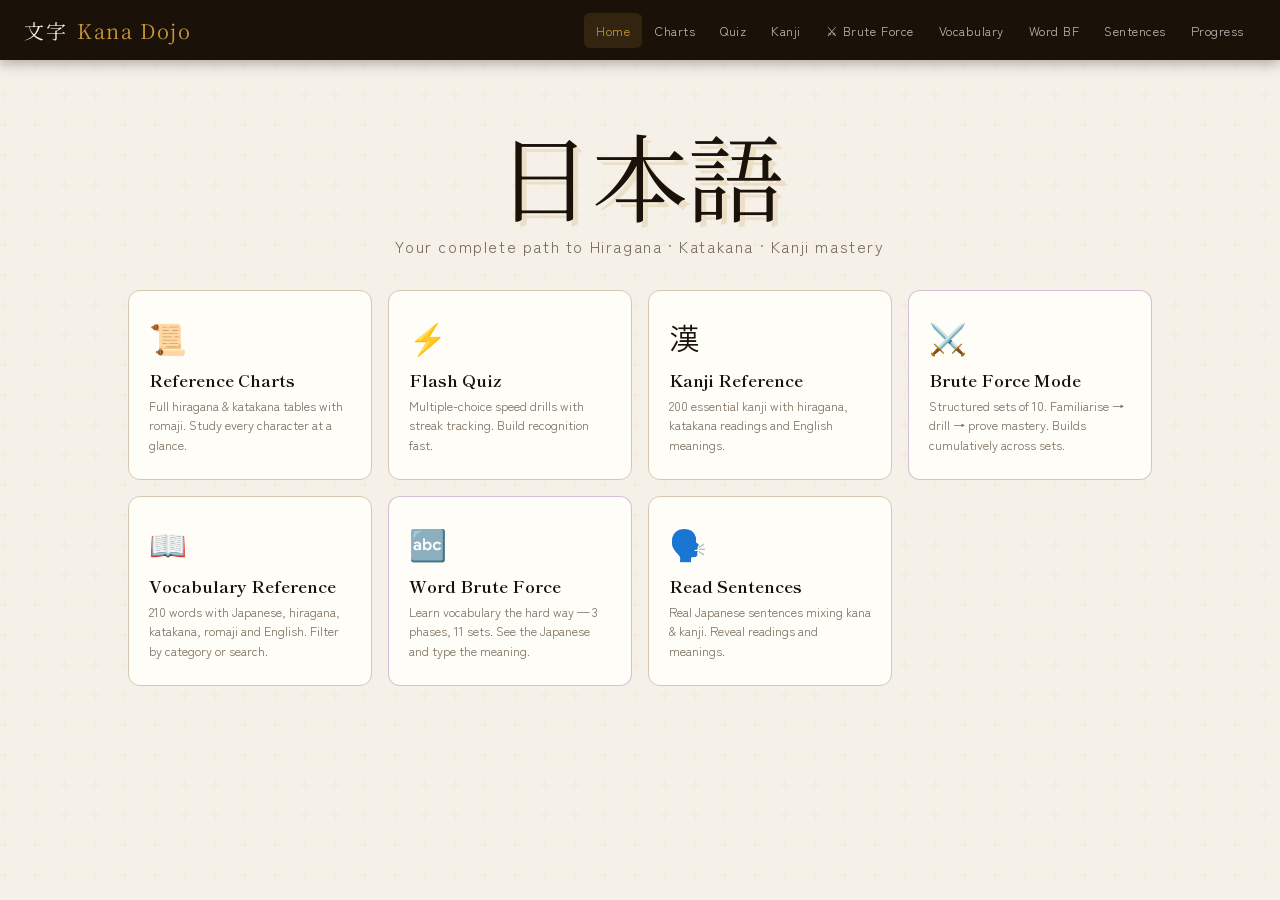
==== kana_dojo_mobile (1).html @ 23ebede5 "Add files via upload" ====
<!DOCTYPE html>
<html lang="en">
<head>
<meta charset="UTF-8">
<meta name="viewport" content="width=device-width, initial-scale=1.0">
<title>文字 Kana Dojo — Japanese Mastery System</title>
<link rel="preconnect" href="https://fonts.googleapis.com">
<link href="https://fonts.googleapis.com/css2?family=Noto+Serif+JP:wght@300;400;700&family=Shippori+Mincho:wght@400;700&family=Zen+Kaku+Gothic+New:wght@300;400;700&display=swap" rel="stylesheet">
<style>
:root {
  --ink: #1a1209;
  --paper: #f5f0e8;
  --paper2: #ede7d5;
  --red: #c0392b;
  --gold: #c9973a;
  --muted: #7a6e5f;
  --correct: #2e7d52;
  --wrong: #c0392b;
  --card-bg: #fffdf7;
  --border: #d4c9b0;
  --blue: #2557a7;
  --bf-accent: #7b2d8b;
}
* { box-sizing: border-box; margin: 0; padding: 0; }
body {
  background: var(--paper);
  color: var(--ink);
  font-family: 'Zen Kaku Gothic New', sans-serif;
  min-height: 100vh;
  background-image: url("data:image/svg+xml,%3Csvg width='60' height='60' viewBox='0 0 60 60' xmlns='http://www.w3.org/2000/svg'%3E%3Cg fill='none'%3E%3Cg fill='%23c9973a' fill-opacity='0.05'%3E%3Cpath d='M36 34v-4h-2v4h-4v2h4v4h2v-4h4v-2h-4zm0-30V0h-2v4h-4v2h4v4h2V6h4V4h-4zM6 34v-4H4v4H0v2h4v4h2v-4h4v-2H6zM6 4V0H4v4H0v2h4v4h2V6h4V4H6z'/%3E%3C/g%3E%3C/g%3E%3C/svg%3E");
}

/* ── HEADER ── */
header {
  background: var(--ink); color: var(--paper);
  display: flex; align-items: center; justify-content: space-between;
  padding: 0 24px; height: 60px;
  box-shadow: 0 2px 14px rgba(0,0,0,0.35);
  position: sticky; top: 0; z-index: 200;
}
.logo { font-family: 'Noto Serif JP',serif; font-size: 1.25rem; letter-spacing:.08em; display:flex;align-items:center;gap:10px; }
.logo span { color: var(--gold); }
.nav-tabs { display:flex; gap:1px; flex-wrap:wrap; }
.nav-tab {
  background:transparent; border:none; color:#bbb;
  padding:8px 12px; border-radius:6px; cursor:pointer;
  font-family:'Zen Kaku Gothic New',sans-serif; font-size:.8rem; letter-spacing:.04em; transition:all .2s;
}
.nav-tab:hover { color:var(--paper); background:rgba(255,255,255,.08); }
.nav-tab.active { color:var(--gold); background:rgba(201,151,58,.14); }

/* ── SECTIONS ── */
.section { display:none; padding:26px 28px; max-width:1080px; margin:0 auto; width:100%; }
.section.active { display:block; }
.sec-title { font-family:'Shippori Mincho',serif; font-size:1.5rem; font-weight:700; margin-bottom:5px; }
.sec-sub { color:var(--muted); font-size:.87rem; margin-bottom:18px; }
.sec-label { font-size:.7rem; font-weight:700; letter-spacing:.12em; color:var(--muted); text-transform:uppercase; margin:16px 0 8px; }

/* ── TOGGLE ── */
.toggle-row { display:flex; gap:7px; margin-bottom:18px; flex-wrap:wrap; }
.tog {
  background:var(--paper2); border:1.5px solid var(--border);
  border-radius:6px; padding:6px 16px; cursor:pointer;
  font-family:'Zen Kaku Gothic New',sans-serif; font-size:.85rem; transition:all .2s;
}
.tog:hover { border-color:var(--gold); }
.tog.active { background:var(--ink); color:var(--paper); border-color:var(--ink); }
.tog.bf-active { background:var(--bf-accent); color:#fff; border-color:var(--bf-accent); }

/* ── HOME ── */
.hero { text-align:center; padding:40px 0 24px; }
.hero-kanji {
  font-family:'Noto Serif JP',serif; font-size:6rem; color:var(--ink); line-height:1;
  text-shadow:5px 5px 0 rgba(201,151,58,.18); animation:fadeDown .7s ease;
}
@keyframes fadeDown { from{opacity:0;transform:translateY(-18px)} to{opacity:1;transform:translateY(0)} }
.hero-sub { font-size:1rem; color:var(--muted); margin:12px 0 32px; letter-spacing:.1em; }
.mode-cards { display:grid; grid-template-columns:repeat(auto-fit,minmax(195px,1fr)); gap:16px; }
.mode-card {
  background:var(--card-bg); border:1.5px solid var(--border);
  border-radius:12px; padding:24px 20px; cursor:pointer; transition:all .25s; text-align:left;
}
.mode-card:hover { transform:translateY(-4px); box-shadow:0 8px 24px rgba(0,0,0,.12); border-color:var(--gold); }
.mode-card.bf { border-color:rgba(123,45,139,.3); }
.mode-card.bf:hover { border-color:var(--bf-accent); }
.mode-icon { font-size:1.9rem; margin-bottom:9px; }
.mode-title { font-family:'Shippori Mincho',serif; font-size:1.05rem; font-weight:700; margin-bottom:5px; }
.mode-desc { font-size:.78rem; color:var(--muted); line-height:1.55; }

/* ── CHART ── */
.kana-grid { display:grid; grid-template-columns:repeat(auto-fill,minmax(62px,1fr)); gap:6px; }
.kana-cell {
  background:var(--card-bg); border:1px solid var(--border);
  border-radius:8px; padding:8px 4px; text-align:center; transition:all .18s; cursor:default;
}
.kana-cell:hover { background:var(--ink); color:var(--paper); transform:scale(1.09); }
.kana-cell .kana { font-family:'Noto Serif JP',serif; font-size:1.4rem; display:block; }
.kana-cell .roma { font-size:.63rem; color:var(--muted); margin-top:2px; }
.kana-cell:hover .roma { color:var(--gold); }

/* ── QUIZ ── */
.score-bar {
  display:flex; gap:16px; align-items:center;
  background:var(--card-bg); border:1px solid var(--border);
  border-radius:8px; padding:9px 16px; margin-bottom:22px; font-size:.86rem; flex-wrap:wrap;
}
.score-item { display:flex; align-items:center; gap:5px; }
.dot { width:8px; height:8px; border-radius:50%; }
.dot.g { background:var(--correct); } .dot.r { background:var(--red); } .dot.b { background:var(--gold); }
.flashcard-wrap { perspective:1200px; width:100%; max-width:390px; height:205px; margin:0 auto 26px; cursor:pointer; }
.flashcard { width:100%; height:100%; position:relative; transform-style:preserve-3d; transition:transform .5s cubic-bezier(.4,0,.2,1); }
.flashcard.flipped { transform:rotateY(180deg); }
.card-face {
  position:absolute; width:100%; height:100%; backface-visibility:hidden; border-radius:16px;
  display:flex; flex-direction:column; align-items:center; justify-content:center;
  background:var(--card-bg); border:2px solid var(--border); box-shadow:0 4px 18px rgba(0,0,0,.08);
}
.card-face.back { transform:rotateY(180deg); background:var(--ink); color:var(--paper); border-color:var(--gold); }
.card-kana { font-family:'Noto Serif JP',serif; font-size:5rem; line-height:1; }
.card-hint { font-size:.73rem; color:var(--muted); margin-top:9px; letter-spacing:.07em; }
.card-answer { font-size:1.85rem; font-weight:700; color:var(--gold); }
.card-answer-sub { font-size:.8rem; color:#ccc; margin-top:7px; text-align:center; padding:0 10px; }
.quiz-choices { display:grid; grid-template-columns:repeat(2,1fr); gap:10px; max-width:390px; margin:0 auto; }
.choice-btn {
  background:var(--card-bg); border:2px solid var(--border); border-radius:10px; padding:12px;
  cursor:pointer; font-family:'Zen Kaku Gothic New',sans-serif; font-size:.95rem; transition:all .18s; text-align:center;
}
.choice-btn:hover:not(:disabled) { border-color:var(--gold); background:rgba(201,151,58,.08); }
.choice-btn.correct { background:rgba(46,125,82,.13); border-color:var(--correct); color:var(--correct); font-weight:700; }
.choice-btn.wrong { background:rgba(192,57,43,.13); border-color:var(--red); color:var(--red); }
.feedback-msg { text-align:center; font-size:.95rem; font-weight:700; min-height:24px; margin:10px 0; letter-spacing:.04em; }
.feedback-msg.ok { color:var(--correct); } .feedback-msg.no { color:var(--red); }
.quiz-actions { display:flex; gap:9px; justify-content:center; margin-top:18px; }
.btn-ink { background:var(--ink); color:var(--paper); border:none; border-radius:8px; padding:10px 24px; cursor:pointer; font-family:'Zen Kaku Gothic New',sans-serif; font-size:.9rem; transition:all .2s; }
.btn-ink:hover { background:var(--red); }
.btn-ghost { background:transparent; color:var(--ink); border:1.5px solid var(--border); border-radius:8px; padding:10px 24px; cursor:pointer; font-family:'Zen Kaku Gothic New',sans-serif; font-size:.9rem; transition:all .2s; }
.btn-ghost:hover { border-color:var(--ink); }

/* ── KANJI REFERENCE ── */
.kanji-grid { display:grid; grid-template-columns:repeat(auto-fill,minmax(188px,1fr)); gap:13px; }
.kanji-card {
  background:var(--card-bg); border:1.5px solid var(--border);
  border-radius:12px; padding:17px; text-align:center; transition:all .2s; position:relative;
}
.kanji-card:hover { transform:translateY(-3px); box-shadow:0 8px 18px rgba(0,0,0,.1); border-color:var(--gold); }
.kanji-char { font-family:'Noto Serif JP',serif; font-size:3rem; line-height:1; }
.kanji-hira { font-size:.82rem; color:var(--red); margin:6px 0 2px; font-family:'Noto Serif JP',serif; }
.kanji-kata { font-size:.79rem; color:var(--blue); margin-bottom:5px; font-family:'Noto Serif JP',serif; }
.kanji-meaning { font-size:.78rem; color:var(--muted); font-style:italic; }
.kanji-cat { position:absolute; top:8px; right:9px; font-size:.62rem; background:var(--paper2); border-radius:4px; padding:2px 6px; color:var(--muted); }
.kanji-radical { font-size:.68rem; color:var(--gold); margin-top:4px; }

/* ── SENTENCES ── */
.sent-box { background:var(--card-bg); border:2px solid var(--border); border-radius:14px; padding:26px; margin-bottom:16px; text-align:center; }
.sent-jp { font-family:'Noto Serif JP',serif; font-size:1.65rem; line-height:1.8; letter-spacing:.1em; margin-bottom:13px; }
.sent-btns { display:flex; gap:7px; justify-content:center; flex-wrap:wrap; margin-bottom:12px; }
.reveal-btn { background:var(--paper2); border:1.5px solid var(--border); border-radius:6px; padding:6px 14px; cursor:pointer; font-size:.8rem; transition:all .2s; }
.reveal-btn:hover { background:var(--ink); color:var(--paper); }
.sent-read { font-size:.93rem; color:var(--muted); min-height:20px; margin-bottom:4px; }
.sent-en { font-size:.95rem; color:var(--ink); min-height:20px; font-weight:500; }
.sent-voc { font-size:.78rem; color:var(--muted); min-height:18px; margin-top:3px; }

/* ── PROGRESS ── */
.stats-grid { display:grid; grid-template-columns:repeat(auto-fit,minmax(145px,1fr)); gap:13px; margin-bottom:26px; }
.stat-card { background:var(--card-bg); border:1.5px solid var(--border); border-radius:10px; padding:18px; text-align:center; }
.stat-num { font-family:'Shippori Mincho',serif; font-size:2.3rem; font-weight:700; }
.stat-lbl { font-size:.73rem; color:var(--muted); margin-top:3px; }
.tips-box { background:var(--card-bg); border:1.5px solid var(--border); border-radius:12px; padding:20px; }
.tip { font-size:.85rem; color:var(--muted); line-height:1.7; padding:5px 0; }
.tip strong { color:var(--ink); }

/* ════════════════════════════════════
   BRUTE FORCE MODE
═══════════════════════════════════════ */
#bruteforce { padding-bottom: 60px; }

/* Set list sidebar layout */
.bf-layout { display:grid; grid-template-columns:260px 1fr; gap:24px; align-items:start; }
@media(max-width:720px){ .bf-layout { grid-template-columns:1fr; } }

/* Set list */
.bf-set-list { display:flex; flex-direction:column; gap:8px; position:sticky; top:80px; }
.bf-set-card {
  background:var(--card-bg); border:1.5px solid var(--border);
  border-radius:10px; padding:12px 14px; cursor:pointer; transition:all .2s;
}
.bf-set-card:hover { border-color:var(--bf-accent); }
.bf-set-card.active-set { border-color:var(--bf-accent); background:rgba(123,45,139,.06); box-shadow:0 0 0 2px rgba(123,45,139,.15); }
.bf-set-card.done { border-color:var(--correct); background:rgba(46,125,82,.05); }
.bf-set-num { font-size:.68rem; font-weight:700; letter-spacing:.1em; color:var(--muted); text-transform:uppercase; margin-bottom:3px; }
.bf-set-name { font-family:'Shippori Mincho',serif; font-size:.95rem; font-weight:700; }
.bf-set-kanji { font-family:'Noto Serif JP',serif; font-size:1.1rem; color:var(--muted); margin-top:3px; letter-spacing:.05em; }
.bf-set-status { margin-top:6px; display:flex; align-items:center; gap:6px; }
.bf-pip { width:7px; height:7px; border-radius:50%; background:var(--border); display:inline-block; }
.bf-pip.done { background:var(--correct); }
.bf-pip.active { background:var(--bf-accent); }
.bf-pips { display:flex; gap:3px; }

/* Main arena */
.bf-arena { min-height: 480px; }

/* Phase banner */
.bf-phase-banner {
  background:linear-gradient(135deg,var(--bf-accent),#9b3dab);
  color:#fff; border-radius:10px; padding:10px 18px; margin-bottom:20px;
  display:flex; align-items:center; gap:12px; font-size:.88rem;
}
.bf-phase-icon { font-size:1.3rem; }
.bf-phase-title { font-weight:700; }
.bf-phase-sub { font-size:.78rem; opacity:.85; }

/* Progress bar */
.bf-prog-track { background:var(--border); border-radius:99px; height:8px; margin-bottom:20px; overflow:hidden; }
.bf-prog-fill { height:100%; border-radius:99px; background:linear-gradient(90deg,var(--bf-accent),#e040fb); transition:width .4s ease; }

/* Famil card (hint visible) */
.bf-card {
  background:var(--card-bg); border:2px solid var(--border);
  border-radius:18px; padding:32px 28px; text-align:center;
  box-shadow:0 4px 20px rgba(0,0,0,.08); margin-bottom:20px;
  position:relative; transition:border-color .3s;
}
.bf-card.reveal-mode { border-color:var(--bf-accent); }
.bf-card.correct-flash { border-color:var(--correct); background:rgba(46,125,82,.04); }
.bf-card.wrong-flash { border-color:var(--red); background:rgba(192,57,43,.04); }

.bf-kanji-display {
  font-family:'Noto Serif JP',serif; font-size:7rem; line-height:1;
  cursor:pointer; user-select:none; transition:transform .15s;
  display:inline-block;
}
.bf-kanji-display:active { transform:scale(.94); }

.bf-hint-box {
  margin: 14px auto 0;
  background:rgba(123,45,139,.08); border:1.5px solid rgba(123,45,139,.2);
  border-radius:10px; padding:10px 20px; display:inline-block;
  transition:all .3s;
}
.bf-hint-box.hidden { opacity:0; pointer-events:none; }
.bf-hint-meaning { font-size:1.3rem; font-weight:700; color:var(--bf-accent); }
.bf-hint-reads { font-size:.82rem; color:var(--muted); margin-top:3px; font-family:'Noto Serif JP',serif; }
.bf-tap-hint { font-size:.72rem; color:var(--muted); margin-top:10px; letter-spacing:.06em; }

.bf-radical-bar { margin-top:8px; font-size:.75rem; color:var(--gold); }

/* Input area */
.bf-input-area { display:flex; flex-direction:column; align-items:center; gap:12px; }
.bf-input {
  width:100%; max-width:340px; padding:13px 18px; font-size:1.05rem;
  border:2px solid var(--border); border-radius:10px; background:var(--card-bg);
  font-family:'Zen Kaku Gothic New',sans-serif; outline:none; text-align:center;
  transition:border-color .2s;
}
.bf-input:focus { border-color:var(--bf-accent); }
.bf-input.ok { border-color:var(--correct); background:rgba(46,125,82,.05); }
.bf-input.no { border-color:var(--red); background:rgba(192,57,43,.05); }
.bf-submit { background:var(--bf-accent); color:#fff; border:none; border-radius:9px; padding:11px 32px; cursor:pointer; font-family:'Zen Kaku Gothic New',sans-serif; font-size:.95rem; font-weight:700; transition:all .2s; }
.bf-submit:hover { background:#9b3dab; }
.bf-submit:disabled { opacity:.5; cursor:not-allowed; }

/* Feedback inline */
.bf-feedback { font-size:.95rem; font-weight:700; min-height:22px; text-align:center; letter-spacing:.04em; }
.bf-feedback.ok { color:var(--correct); }
.bf-feedback.no { color:var(--red); }

/* Rep dots */
.bf-rep-row { display:flex; gap:6px; justify-content:center; margin:10px 0; flex-wrap:wrap; }
.bf-rep-dot { width:12px; height:12px; border-radius:50%; background:var(--border); border:1.5px solid var(--border); transition:all .3s; }
.bf-rep-dot.done { background:var(--correct); border-color:var(--correct); }
.bf-rep-dot.active { background:var(--bf-accent); border-color:var(--bf-accent); box-shadow:0 0 0 3px rgba(123,45,139,.2); }

/* Set complete overlay */
.bf-complete {
  background:var(--card-bg); border:2px solid var(--correct);
  border-radius:18px; padding:40px 32px; text-align:center;
  box-shadow:0 4px 24px rgba(46,125,82,.15);
}
.bf-complete-icon { font-size:3.5rem; margin-bottom:12px; }
.bf-complete-title { font-family:'Shippori Mincho',serif; font-size:1.6rem; font-weight:700; margin-bottom:8px; }
.bf-complete-sub { color:var(--muted); font-size:.9rem; margin-bottom:24px; }
.bf-complete-actions { display:flex; gap:10px; justify-content:center; flex-wrap:wrap; }

/* Cumulative quiz badge */
.bf-cumulative-badge {
  background:linear-gradient(135deg,#c9973a,#e8b84b);
  color:var(--ink); border-radius:8px; padding:8px 14px;
  font-size:.8rem; font-weight:700; margin-bottom:14px; display:inline-block;
}

/* mini nav inside brute force */
.bf-card-counter { position:absolute; top:12px; right:14px; font-size:.72rem; color:var(--muted); }

/* ── PHASE 3 PANEL (standalone, bottom of BF section) ── */
.bf-p3-panel {
  margin-top: 40px;
  border-top: 2px dashed var(--border);
  padding-top: 28px;
}
.bf-p3-header {
  display: flex; align-items: center; gap: 14px; margin-bottom: 6px;
}
.bf-p3-badge {
  background: linear-gradient(135deg,#7b5c00,#c9973a);
  color: #fff; border-radius: 8px; padding: 4px 12px;
  font-size: .72rem; font-weight: 700; letter-spacing: .08em; text-transform: uppercase;
}
.bf-p3-title { font-family:'Shippori Mincho',serif; font-size: 1.25rem; font-weight: 700; }
.bf-p3-sub { font-size: .83rem; color: var(--muted); margin-bottom: 18px; line-height: 1.5; }

/* Set selector grid — scalable chip style */
.bf-p3-set-grid {
  display: flex; flex-wrap: wrap; gap: 8px; margin-bottom: 18px;
}
.bf-p3-chip {
  display: flex; align-items: center; gap: 7px;
  background: var(--card-bg); border: 2px solid var(--border);
  border-radius: 99px; padding: 6px 14px 6px 10px;
  cursor: pointer; transition: all .2s; user-select: none;
  font-size: .82rem; font-family: 'Zen Kaku Gothic New', sans-serif;
}
.bf-p3-chip:hover { border-color: var(--gold); }
.bf-p3-chip.selected {
  border-color: #c9973a; background: rgba(201,151,58,.1);
}
.bf-p3-chip.selected .chip-dot { background: #c9973a; }
.bf-p3-chip-kanji { font-family:'Noto Serif JP',serif; font-size:.95rem; color:var(--muted); }
.chip-dot {
  width: 8px; height: 8px; border-radius: 50%;
  background: var(--border); transition: background .2s; flex-shrink:0;
}
.bf-p3-chip-name { font-weight: 600; color: var(--ink); }
.bf-p3-chip-count { font-size:.72rem; color:var(--muted); }

.bf-p3-selector-actions {
  display: flex; gap: 8px; margin-bottom: 18px; flex-wrap: wrap; align-items: center;
}
.bf-p3-count-info {
  font-size:.82rem; color:var(--muted); margin-left:auto;
}

.bf-p3-launch {
  display: flex; gap: 10px; align-items: center; flex-wrap:wrap;
}
.btn-gold {
  background: linear-gradient(135deg,#c9973a,#e8b84b);
  color: var(--ink); border: none; border-radius: 9px;
  padding: 12px 30px; cursor: pointer;
  font-family: 'Zen Kaku Gothic New', sans-serif;
  font-size: .95rem; font-weight: 700; transition: all .2s;
  box-shadow: 0 2px 8px rgba(201,151,58,.3);
}
.btn-gold:hover { filter: brightness(1.08); transform: translateY(-1px); }
.btn-gold:disabled { opacity:.4; cursor:not-allowed; transform:none; }

/* Phase 3 results summary */
.bf-p3-results {
  background: var(--card-bg); border: 2px solid var(--gold);
  border-radius: 18px; padding: 36px 28px; text-align: center;
  box-shadow: 0 4px 24px rgba(201,151,58,.15);
}
.bf-p3-results-icon { font-size: 3rem; margin-bottom: 10px; }
.bf-p3-results-title { font-family:'Shippori Mincho',serif; font-size:1.55rem; font-weight:700; margin-bottom:16px; }
.bf-p3-stats-row {
  display: flex; justify-content: center; gap: 24px; flex-wrap: wrap; margin-bottom: 20px;
}
.bf-p3-stat {
  background: var(--paper2); border-radius: 10px; padding: 14px 22px; min-width: 90px;
}
.bf-p3-stat-num { font-family:'Shippori Mincho',serif; font-size:2rem; font-weight:700; }
.bf-p3-stat-lbl { font-size:.72rem; color:var(--muted); margin-top:2px; }
.bf-p3-mistakes {
  text-align:left; max-width:480px; margin:0 auto 22px;
  background:rgba(192,57,43,.05); border:1px solid rgba(192,57,43,.2);
  border-radius:10px; padding:14px 18px;
}
.bf-p3-mistakes-title { font-size:.78rem; font-weight:700; color:var(--red); margin-bottom:8px; letter-spacing:.06em; text-transform:uppercase; }
.bf-p3-mistake-row {
  display:flex; align-items:center; gap:10px; padding:5px 0;
  border-bottom:1px solid rgba(192,57,43,.1); font-size:.85rem;
}
.bf-p3-mistake-row:last-child { border-bottom:none; }
.bf-p3-mistake-k { font-family:'Noto Serif JP',serif; font-size:1.4rem; width:36px; text-align:center; }
.bf-p3-mistake-e { color:var(--ink); font-weight:600; }
.bf-p3-mistake-r { color:var(--muted); font-size:.76rem; }

/* ── VOCABULARY REFERENCE TABLE ── */
.vocab-filter-row { display:flex; gap:7px; flex-wrap:wrap; margin-bottom:16px; align-items:center; }
.vocab-search {
  flex:1; min-width:180px; max-width:280px;
  padding:7px 14px; border:1.5px solid var(--border); border-radius:6px;
  font-family:'Zen Kaku Gothic New',sans-serif; font-size:.85rem;
  background:var(--card-bg); outline:none; transition:border-color .2s;
}
.vocab-search:focus { border-color:var(--gold); }
.vocab-table-wrap { overflow-x:auto; border-radius:10px; border:1.5px solid var(--border); }
.vocab-table {
  width:100%; border-collapse:collapse;
  font-family:'Zen Kaku Gothic New',sans-serif; font-size:.88rem;
}
.vocab-table th {
  background:var(--ink); color:var(--paper);
  padding:10px 14px; text-align:left; font-weight:600;
  font-size:.75rem; letter-spacing:.08em; text-transform:uppercase; white-space:nowrap;
}
.vocab-table td { padding:9px 14px; border-bottom:1px solid var(--border); vertical-align:middle; }
.vocab-table tr:last-child td { border-bottom:none; }
.vocab-table tr:nth-child(even) td { background:rgba(201,151,58,.04); }
.vocab-table tr:hover td { background:rgba(201,151,58,.09); }
.vocab-jp { font-family:'Noto Serif JP',serif; font-size:1.2rem; color:var(--ink); }
.vocab-hira { font-family:'Noto Serif JP',serif; font-size:.88rem; color:var(--red); }
.vocab-kata { font-family:'Noto Serif JP',serif; font-size:.88rem; color:var(--blue); }
.vocab-roma { font-size:.85rem; color:var(--muted); font-style:italic; }
.vocab-en { font-weight:600; color:var(--ink); }
.vocab-cat-badge {
  display:inline-block; font-size:.62rem; padding:2px 7px;
  border-radius:99px; background:var(--paper2); color:var(--muted);
  border:1px solid var(--border); white-space:nowrap;
}
.vocab-count { font-size:.8rem; color:var(--muted); margin-bottom:10px; }

/* ── WORD BF MODE ── */
.wbf-display {
  font-family:'Noto Serif JP',serif; font-size:2.4rem; line-height:1.35;
  color:var(--ink); cursor:pointer; user-select:none;
  display:inline-block; transition:transform .15s;
}
.wbf-display:active { transform:scale(.95); }
.wbf-hint-popup {
  position:absolute; bottom:calc(100% + 10px); left:50%; transform:translateX(-50%) scale(.9);
  background:var(--ink); color:var(--paper); border-radius:10px; padding:12px 18px; text-align:center;
  min-width:210px; opacity:0; pointer-events:none; transition:all .2s; z-index:10;
  box-shadow:0 4px 16px rgba(0,0,0,.25);
}
.wbf-hint-popup::after {
  content:''; position:absolute; top:100%; left:50%; transform:translateX(-50%);
  border:6px solid transparent; border-top-color:var(--ink);
}
.wbf-hint-popup.show { opacity:1; transform:translateX(-50%) scale(1); pointer-events:auto; }
.wbf-popup-en { font-size:1rem; font-weight:700; color:#4ecdc4; }
.wbf-popup-reads { font-size:.78rem; color:#ccc; margin-top:4px; font-family:'Noto Serif JP',serif; }
.wbf-set-card { border-color:rgba(26,107,138,.25) !important; }
.wbf-set-card:hover { border-color:#1a6b8a !important; }
.wbf-set-card.active-set { border-color:#1a6b8a !important; background:rgba(26,107,138,.05) !important; box-shadow:0 0 0 2px rgba(26,107,138,.15) !important; }
.wbf-set-card.done { border-color:var(--correct) !important; }
.btn-teal {
  background:linear-gradient(135deg,#1a6b8a,#4ecdc4);
  color:#fff; border:none; border-radius:9px;
  padding:12px 30px; cursor:pointer;
  font-family:'Zen Kaku Gothic New',sans-serif;
  font-size:.95rem; font-weight:700; transition:all .2s;
  box-shadow:0 2px 8px rgba(26,107,138,.3);
}
.btn-teal:hover { filter:brightness(1.1); transform:translateY(-1px); }
.btn-teal:disabled { opacity:.4; cursor:not-allowed; transform:none; }

/* tooltip-style hint popup */
.bf-hint-popup {
  position:absolute; bottom:calc(100% + 10px); left:50%; transform:translateX(-50%) scale(.9);
  background:var(--ink); color:var(--paper); border-radius:10px; padding:12px 18px; text-align:center;
  min-width:160px; opacity:0; pointer-events:none; transition:all .2s; z-index:10;
  box-shadow:0 4px 16px rgba(0,0,0,.25);
}
.bf-hint-popup::after {
  content:''; position:absolute; top:100%; left:50%; transform:translateX(-50%);
  border:6px solid transparent; border-top-color:var(--ink);
}
.bf-hint-popup.show { opacity:1; transform:translateX(-50%) scale(1); pointer-events:auto; }
.bf-popup-meaning { font-size:1.1rem; font-weight:700; color:var(--gold); }
.bf-popup-reads { font-size:.78rem; color:#ccc; margin-top:4px; font-family:'Noto Serif JP',serif; }

/* ═══════════════════════════════════════════════════════
   MOBILE — PORTRAIT / VERTICAL MODE  (≤ 640px)
═══════════════════════════════════════════════════════ */
@media (max-width: 640px) {

  /* ── Header & Nav ── */
  header {
    height: auto;
    flex-direction: column;
    align-items: stretch;
    padding: 0;
    gap: 0;
  }
  .logo {
    font-size: 1rem;
    padding: 10px 16px 8px;
    border-bottom: 1px solid rgba(255,255,255,.08);
  }
  .nav-tabs {
    display: flex;
    flex-direction: row;
    flex-wrap: nowrap;
    overflow-x: auto;
    -webkit-overflow-scrolling: touch;
    scrollbar-width: none;
    gap: 0;
    width: 100%;
    padding: 2px 4px 4px;
  }
  .nav-tabs::-webkit-scrollbar { display: none; }
  .nav-tab {
    white-space: nowrap;
    flex-shrink: 0;
    font-size: .7rem;
    padding: 8px 11px;
    border-radius: 5px;
    letter-spacing: .02em;
  }

  /* ── Sections ── */
  .section {
    padding: 16px 14px;
    max-width: 100%;
  }
  .sec-title { font-size: 1.2rem; }
  .sec-sub   { font-size: .8rem; }

  /* ── Home hero ── */
  .hero { padding: 24px 0 16px; }
  .hero-kanji { font-size: 4rem; }
  .hero-sub { font-size: .82rem; margin: 8px 0 20px; }
  .mode-cards { grid-template-columns: 1fr 1fr; gap: 10px; }
  .mode-card { padding: 14px 12px; border-radius: 10px; }
  .mode-icon { font-size: 1.4rem; margin-bottom: 6px; }
  .mode-title { font-size: .88rem; margin-bottom: 3px; }
  .mode-desc { font-size: .72rem; line-height: 1.4; }

  /* ── Toggle rows ── */
  .toggle-row { gap: 5px; }
  .tog { padding: 5px 10px; font-size: .75rem; }

  /* ── Kana charts ── */
  .kana-grid { grid-template-columns: repeat(auto-fill, minmax(52px, 1fr)); gap: 4px; }
  .kana-cell { padding: 6px 3px; border-radius: 6px; }
  .kana-cell .kana { font-size: 1.2rem; }
  .kana-cell .roma { font-size: .58rem; }
  .sec-label { font-size: .65rem; margin: 12px 0 6px; }

  /* ── Quiz ── */
  .score-bar { padding: 8px 10px; gap: 10px; font-size: .78rem; flex-wrap: wrap; }
  .flashcard-wrap { height: 170px; max-width: 100%; margin-bottom: 18px; }
  .card-kana { font-size: 3.5rem; }
  .card-answer { font-size: 1.4rem; }
  .card-answer-sub { font-size: .72rem; }
  .card-hint { font-size: .68rem; }
  .quiz-choices { max-width: 100%; gap: 8px; }
  .choice-btn { padding: 10px 6px; font-size: .82rem; border-radius: 8px; }
  .quiz-actions { gap: 8px; }
  .btn-ink, .btn-ghost { padding: 9px 18px; font-size: .83rem; }
  .feedback-msg { font-size: .85rem; }

  /* ── Kanji Reference ── */
  .kanji-grid { grid-template-columns: repeat(2, 1fr); gap: 8px; }
  .kanji-card { padding: 12px 10px; border-radius: 9px; }
  .kanji-char { font-size: 2.4rem; }
  .kanji-hira { font-size: .74rem; }
  .kanji-kata { font-size: .72rem; }
  .kanji-meaning { font-size: .72rem; }
  .kanji-radical { font-size: .62rem; }
  .kanji-cat { font-size: .56rem; top: 6px; right: 7px; }

  /* ── Sentences ── */
  .sent-box { padding: 16px 14px; }
  .sent-jp { font-size: 1.2rem; line-height: 1.7; }
  .sent-btns { gap: 5px; }
  .reveal-btn { padding: 5px 10px; font-size: .74rem; }

  /* ── Progress ── */
  .stats-grid { grid-template-columns: repeat(2, 1fr); gap: 8px; margin-bottom: 16px; }
  .stat-card { padding: 14px 10px; }
  .stat-num { font-size: 1.9rem; }
  .stat-lbl { font-size: .68rem; }
  .tips-box { padding: 14px 12px; }
  .tip { font-size: .78rem; padding: 4px 0; }

  /* ── Brute Force ── */
  #bruteforce, #wordbf { padding-bottom: 40px; }

  /* Set list → horizontal scroll strip on mobile */
  .bf-layout { gap: 14px; }
  .bf-set-list {
    position: static !important;
    flex-direction: row;
    flex-wrap: nowrap;
    overflow-x: auto;
    -webkit-overflow-scrolling: touch;
    scrollbar-width: none;
    gap: 8px;
    padding-bottom: 6px;
  }
  .bf-set-list::-webkit-scrollbar { display: none; }
  .bf-set-card {
    min-width: 160px;
    max-width: 160px;
    flex-shrink: 0;
    padding: 10px 12px;
  }
  .bf-set-num { font-size: .6rem; }
  .bf-set-name { font-size: .82rem; }
  .bf-set-kanji { font-size: .9rem; letter-spacing: .03em; }
  .bf-arena { min-height: 360px; }

  /* BF card & drill */
  .bf-card { padding: 20px 14px; border-radius: 14px; }
  .bf-kanji-display { font-size: 5rem; }
  .bf-hint-meaning { font-size: 1.1rem; }
  .bf-hint-reads { font-size: .76rem; }
  .bf-hint-box { padding: 8px 14px; }
  .bf-phase-banner { padding: 9px 12px; font-size: .8rem; gap: 8px; border-radius: 8px; }
  .bf-phase-icon { font-size: 1.1rem; }
  .bf-phase-title { font-size: .88rem; }
  .bf-phase-sub { font-size: .72rem; }
  .bf-input { font-size: .93rem; padding: 11px 14px; }
  .bf-submit { padding: 10px 22px; font-size: .88rem; }
  .bf-rep-row { gap: 5px; }
  .bf-rep-dot { width: 10px; height: 10px; }

  /* Phase 3 panel */
  .bf-p3-panel { padding-top: 22px; margin-top: 28px; }
  .bf-p3-title { font-size: 1rem; }
  .bf-p3-sub { font-size: .78rem; }
  .bf-p3-set-grid { gap: 5px; }
  .bf-p3-chip { padding: 5px 10px 5px 8px; font-size: .75rem; gap: 5px; }
  .bf-p3-chip-name { font-size: .78rem; }
  .bf-p3-chip-count { font-size: .65rem; }
  .bf-p3-selector-actions { gap: 5px; flex-wrap: wrap; }
  .bf-p3-stats-row { gap: 8px; }
  .bf-p3-stat { padding: 10px 12px; min-width: 66px; }
  .bf-p3-stat-num { font-size: 1.5rem; }
  .bf-p3-stat-lbl { font-size: .65rem; }
  .bf-p3-mistakes { padding: 10px 12px; }
  .bf-p3-mistake-k { font-size: 1.1rem; }
  .bf-complete { padding: 28px 16px; }
  .bf-complete-icon { font-size: 2.6rem; }
  .bf-complete-title { font-size: 1.2rem; }
  .bf-complete-sub { font-size: .82rem; }
  .bf-complete-actions { flex-direction: column; align-items: center; }
  .btn-gold, .btn-teal { padding: 10px 22px; font-size: .88rem; }

  /* Hint popup — anchor to bottom of screen instead of above kanji */
  .bf-hint-popup, .wbf-hint-popup {
    bottom: auto;
    top: calc(100% + 8px);
  }
  .bf-hint-popup::after, .wbf-hint-popup::after {
    top: auto;
    bottom: 100%;
    border-top-color: transparent;
    border-bottom-color: var(--ink);
  }

  /* ── Vocabulary table ── */
  .vocab-filter-row { gap: 5px; }
  .vocab-search { max-width: 100%; min-width: 0; flex: 1; font-size: .8rem; }

  /* Hide Katakana & Category columns on mobile — too many columns */
  .vocab-table th:nth-child(3),
  .vocab-table td:nth-child(3),
  .vocab-table th:nth-child(6),
  .vocab-table td:nth-child(6) { display: none; }

  .vocab-table th { padding: 8px 8px; font-size: .68rem; }
  .vocab-table td { padding: 7px 8px; }
  .vocab-jp { font-size: 1rem; }
  .vocab-hira { font-size: .8rem; }
  .vocab-roma { font-size: .78rem; }
  .vocab-en { font-size: .82rem; }
  .vocab-count { font-size: .74rem; }

  /* ── Word BF ── */
  .wbf-display { font-size: 1.8rem; }
}

/* ── Very small screens (≤ 360px) ── */
@media (max-width: 360px) {
  .mode-cards { grid-template-columns: 1fr; }
  .kanji-grid { grid-template-columns: repeat(2, 1fr); }
  .bf-set-card { min-width: 140px; max-width: 140px; }
  .bf-kanji-display { font-size: 4rem; }
}

</style>
</head>
<body>

<header>
  <div class="logo">文字 <span>Kana Dojo</span></div>
  <nav class="nav-tabs">
    <button class="nav-tab active" onclick="go('home')">Home</button>
    <button class="nav-tab" onclick="go('chart')">Charts</button>
    <button class="nav-tab" onclick="go('quiz')">Quiz</button>
    <button class="nav-tab" onclick="go('kanji')">Kanji</button>
    <button class="nav-tab" onclick="go('bruteforce')">⚔ Brute Force</button>
    <button class="nav-tab" onclick="go('vocabulary')">Vocabulary</button>
    <button class="nav-tab" onclick="go('wordbf')">Word BF</button>
    <button class="nav-tab" onclick="go('sentences')">Sentences</button>
    <button class="nav-tab" onclick="go('progress')">Progress</button>
  </nav>
</header>

<!-- ═══════ HOME ═══════ -->
<div class="section active" id="home">
  <div class="hero">
    <div class="hero-kanji">日本語</div>
    <div class="hero-sub">Your complete path to Hiragana · Katakana · Kanji mastery</div>
    <div class="mode-cards">
      <div class="mode-card" onclick="go('chart')">
        <div class="mode-icon">📜</div>
        <div class="mode-title">Reference Charts</div>
        <div class="mode-desc">Full hiragana & katakana tables with romaji. Study every character at a glance.</div>
      </div>
      <div class="mode-card" onclick="go('quiz')">
        <div class="mode-icon">⚡</div>
        <div class="mode-title">Flash Quiz</div>
        <div class="mode-desc">Multiple-choice speed drills with streak tracking. Build recognition fast.</div>
      </div>
      <div class="mode-card" onclick="go('kanji')">
        <div class="mode-icon">漢</div>
        <div class="mode-title">Kanji Reference</div>
        <div class="mode-desc">200 essential kanji with hiragana, katakana readings and English meanings.</div>
      </div>
      <div class="mode-card bf" onclick="go('bruteforce')">
        <div class="mode-icon">⚔️</div>
        <div class="mode-title">Brute Force Mode</div>
        <div class="mode-desc">Structured sets of 10. Familiarise → drill → prove mastery. Builds cumulatively across sets.</div>
      </div>
      <div class="mode-card" onclick="go('vocabulary')">
        <div class="mode-icon">📖</div>
        <div class="mode-title">Vocabulary Reference</div>
        <div class="mode-desc">210 words with Japanese, hiragana, katakana, romaji and English. Filter by category or search.</div>
      </div>
      <div class="mode-card bf" onclick="go('wordbf')">
        <div class="mode-icon">🔤</div>
        <div class="mode-title">Word Brute Force</div>
        <div class="mode-desc">Learn vocabulary the hard way — 3 phases, 11 sets. See the Japanese and type the meaning.</div>
      </div>
      <div class="mode-card" onclick="go('sentences')">
        <div class="mode-icon">🗣️</div>
        <div class="mode-title">Read Sentences</div>
        <div class="mode-desc">Real Japanese sentences mixing kana & kanji. Reveal readings and meanings.</div>
      </div>
    </div>
  </div>
</div>

<!-- ═══════ CHARTS ═══════ -->
<div class="section" id="chart">
  <div class="sec-title">Kana Reference Charts</div>
  <div class="sec-sub">Hover any character to highlight it. Switch between scripts below.</div>
  <div class="toggle-row">
    <button class="tog active" onclick="showChart('hiragana',this)">Hiragana ひらがな</button>
    <button class="tog" onclick="showChart('katakana',this)">Katakana カタカナ</button>
  </div>
  <div id="chart-out"></div>
</div>

<!-- ═══════ QUIZ ═══════ -->
<div class="section" id="quiz">
  <div class="sec-title">Flash Quiz</div>
  <div class="toggle-row" id="quiz-sets">
    <button class="tog active" onclick="setSet('hiragana',this)">Hiragana</button>
    <button class="tog" onclick="setSet('katakana',this)">Katakana</button>
    <button class="tog" onclick="setSet('both',this)">Both Scripts</button>
    <button class="tog" onclick="setSet('kanji',this)">Kanji Meanings</button>
    <button class="tog" onclick="setSet('vocab',this)">Vocabulary</button>
  </div>
  <div class="score-bar">
    <div class="score-item"><div class="dot g"></div><span id="qc">0</span>&nbsp;correct</div>
    <div class="score-item"><div class="dot r"></div><span id="qw">0</span>&nbsp;wrong</div>
    <div class="score-item"><div class="dot b"></div>🔥&nbsp;<span id="qs">0</span></div>
    <div style="margin-left:auto;font-size:.78rem;color:var(--muted)" id="qpool"></div>
  </div>
  <div class="flashcard-wrap" onclick="flip()">
    <div class="flashcard" id="fc">
      <div class="card-face front">
        <div class="card-kana" id="cq">あ</div>
        <div class="card-hint">Tap card to flip</div>
      </div>
      <div class="card-face back">
        <div class="card-answer" id="ca">a</div>
        <div class="card-answer-sub" id="ca2"></div>
      </div>
    </div>
  </div>
  <div class="feedback-msg" id="fb"></div>
  <div class="quiz-choices" id="choices"></div>
  <div class="quiz-actions">
    <button class="btn-ghost" onclick="nextQ()">Skip →</button>
    <button class="btn-ink" onclick="nextQ()">Next Card</button>
  </div>
</div>

<!-- ═══════ KANJI REFERENCE ═══════ -->
<div class="section" id="kanji">
  <div class="sec-title">Essential Kanji (200)</div>
  <div class="sec-sub">Hiragana reading (red) · Katakana reading (blue) · English meaning · Radical hint (gold)</div>
  <div class="toggle-row" id="kf"></div>
  <div class="kanji-grid" id="kg"></div>
</div>

<!-- ═══════ BRUTE FORCE ═══════ -->
<div class="section" id="bruteforce">
  <div class="sec-title">&#9876; Brute Force Mode</div>
  <div class="sec-sub">Phase 1: Familiarise with hints shown. Phase 2: Drill with hints hidden. Jump to any set freely. Use Phase 3 below for a full cumulative test anytime.</div>
  <div class="bf-layout">
    <!-- Set list -->
    <div class="bf-set-list" id="bf-set-list"></div>
    <!-- Arena -->
    <div class="bf-arena" id="bf-arena">
      <div style="text-align:center;padding:60px 20px;color:var(--muted)">
        <div style="font-size:3rem;margin-bottom:12px">&#9876;&#65039;</div>
        <div style="font-family:'Shippori Mincho',serif;font-size:1.2rem;margin-bottom:8px">Select a set to begin</div>
        <div style="font-size:.85rem">Choose any set from the list on the left to start training.</div>
      </div>
    </div>
  </div>

  <!-- PHASE 3 PANEL -->
  <div class="bf-p3-panel" id="bf-p3-panel">
    <div class="bf-p3-header">
      <span class="bf-p3-badge">Phase 3</span>
      <span class="bf-p3-title">&#127754; Cumulative Quiz</span>
    </div>
    <div class="bf-p3-sub">
      Select any combination of sets and test your recall across all their kanji — 2 correct reps per kanji. Hit the kanji to peek at the hint. Results summary shown when done.
    </div>
    <div class="bf-p3-set-grid" id="bf-p3-chips"></div>
    <div class="bf-p3-selector-actions">
      <button class="btn-ghost" style="padding:6px 14px;font-size:.82rem" onclick="p3SelectAll()">Select All</button>
      <button class="btn-ghost" style="padding:6px 14px;font-size:.82rem" onclick="p3SelectNone()">Clear</button>
      <button class="btn-ghost" style="padding:6px 14px;font-size:.82rem" onclick="p3SelectMastered()">Mastered Only</button>
      <span class="bf-p3-count-info" id="bf-p3-count">0 kanji selected</span>
    </div>
    <div class="bf-p3-launch">
      <button class="btn-gold" id="bf-p3-launch-btn" onclick="p3Launch()" disabled>Launch Cumulative Quiz &#8594;</button>
    </div>
    <div id="bf-p3-arena" style="margin-top:24px"></div>
  </div>
</div>

<!-- ======= VOCABULARY REFERENCE ======= -->
<div class="section" id="vocabulary">
  <div class="sec-title">Vocabulary Reference</div>
  <div class="sec-sub">All words with Japanese, hiragana, katakana, romaji and English. Filter by category or search.</div>
  <div class="vocab-filter-row">
    <input class="vocab-search" id="vocab-search" type="text" placeholder="Search English, romaji or Japanese..." oninput="buildVocab()">
  </div>
  <div id="vocab-cat-filters" style="display:flex;gap:6px;flex-wrap:wrap;margin-bottom:10px"></div>
  <div class="vocab-count" id="vocab-count"></div>
  <div class="vocab-table-wrap">
    <table class="vocab-table">
      <thead><tr>
        <th>Japanese</th><th>Hiragana</th><th>Katakana</th><th>Romaji</th><th>English</th><th>Category</th>
      </tr></thead>
      <tbody id="vocab-tbody"></tbody>
    </table>
  </div>
</div>

<!-- ======= WORD BRUTE FORCE ======= -->
<div class="section" id="wordbf">
  <div class="sec-title">Word Brute Force</div>
  <div class="sec-sub">Phase 1 shows all four forms as a hint. Phase 2 hides them — tap the word to peek. Phase 3 is your cumulative proof across sets.</div>
  <div class="bf-layout">
    <div class="bf-set-list" id="wbf-set-list"></div>
    <div class="bf-arena" id="wbf-arena">
      <div style="text-align:center;padding:60px 20px;color:var(--muted)">
        <div style="font-size:3rem;margin-bottom:12px">🔤</div>
        <div style="font-family:'Shippori Mincho',serif;font-size:1.2rem;margin-bottom:8px">Select a vocabulary set to begin</div>
        <div style="font-size:.85rem">Choose any set from the list to start training.</div>
      </div>
    </div>
  </div>
  <div class="bf-p3-panel" id="wbf-p3-panel">
    <div class="bf-p3-header">
      <span class="bf-p3-badge" style="background:linear-gradient(135deg,#0d4f6b,#1a6b8a)">Phase 3</span>
      <span class="bf-p3-title">🌊 Word Cumulative Quiz</span>
    </div>
    <div class="bf-p3-sub">Select vocabulary sets and test your recall — 2 correct reps per word. See the Japanese word and type the English meaning.</div>
    <div class="bf-p3-set-grid" id="wbf-p3-chips"></div>
    <div class="bf-p3-selector-actions">
      <button class="btn-ghost" style="padding:6px 14px;font-size:.82rem" onclick="wp3SelectAll()">Select All</button>
      <button class="btn-ghost" style="padding:6px 14px;font-size:.82rem" onclick="wp3SelectNone()">Clear</button>
      <button class="btn-ghost" style="padding:6px 14px;font-size:.82rem" onclick="wp3SelectMastered()">Mastered Only</button>
      <span class="bf-p3-count-info" id="wbf-p3-count">0 words selected</span>
    </div>
    <div class="bf-p3-launch">
      <button class="btn-teal" id="wbf-p3-launch-btn" onclick="wp3Launch()" disabled>Launch Word Quiz →</button>
    </div>
    <div id="wbf-p3-arena" style="margin-top:24px"></div>
  </div>
</div>

<!-- ═══════ SENTENCES ═══════ -->
<div class="section" id="sentences">
  <div class="sec-title">Read Japanese Sentences</div>
  <div class="sec-sub">Challenge yourself to read each sentence, then reveal reading and meaning.</div>
  <div id="sl"></div>
</div>

<!-- ═══════ PROGRESS ═══════ -->
<div class="section" id="progress">
  <div class="sec-title">Your Progress</div>
  <div class="stats-grid">
    <div class="stat-card"><div class="stat-num" id="pc">0</div><div class="stat-lbl">Correct Answers</div></div>
    <div class="stat-card"><div class="stat-num" id="pa">—</div><div class="stat-lbl">Accuracy</div></div>
    <div class="stat-card"><div class="stat-num" id="pb">0</div><div class="stat-lbl">🔥 Best Streak</div></div>
    <div class="stat-card"><div class="stat-num" id="pseen">0</div><div class="stat-lbl">Characters Seen</div></div>
    <div class="stat-card"><div class="stat-num" id="pbf">0</div><div class="stat-lbl">⚔ BF Sets Mastered</div></div>
  </div>
  <div class="tips-box">
    <div style="font-family:'Shippori Mincho',serif;font-size:1.05rem;margin-bottom:14px">Study Tips for Real Fluency</div>
    <div class="tip">🌅 <strong>Daily 10 minutes</strong> crushes occasional 2-hour sessions. Consistency is the whole game.</div>
    <div class="tip">⚔️ <strong>Brute Force sets</strong> — the familiarisation phase is NOT cheating. Looking at meanings first is proven neuroscience.</div>
    <div class="tip">🔁 <strong>Spaced repetition</strong> — the cumulative review after each set ensures older kanji don't fade.</div>
    <div class="tip">✍️ <strong>Write by hand</strong> while drilling — muscle memory dramatically speeds recognition.</div>
    <div class="tip">🔗 <strong>Use radicals</strong> as anchors — 木 (tree) appears in 森 (forest), 林 (woods), 校 (school). Spot the pattern.</div>
    <div class="tip">📅 <strong>Target</strong>: 46 hiragana in ~1 week · 46 katakana in week 2 · 1 BF kanji set per day from week 3.</div>
  </div>
</div>

<script>
// ═══════════════════════════════════════
//  DATA — Hiragana & Katakana
// ═══════════════════════════════════════
const H = [
  {k:'あ',r:'a'},{k:'い',r:'i'},{k:'う',r:'u'},{k:'え',r:'e'},{k:'お',r:'o'},
  {k:'か',r:'ka'},{k:'き',r:'ki'},{k:'く',r:'ku'},{k:'け',r:'ke'},{k:'こ',r:'ko'},
  {k:'さ',r:'sa'},{k:'し',r:'shi'},{k:'す',r:'su'},{k:'せ',r:'se'},{k:'そ',r:'so'},
  {k:'た',r:'ta'},{k:'ち',r:'chi'},{k:'つ',r:'tsu'},{k:'て',r:'te'},{k:'と',r:'to'},
  {k:'な',r:'na'},{k:'に',r:'ni'},{k:'ぬ',r:'nu'},{k:'ね',r:'ne'},{k:'の',r:'no'},
  {k:'は',r:'ha'},{k:'ひ',r:'hi'},{k:'ふ',r:'fu'},{k:'へ',r:'he'},{k:'ほ',r:'ho'},
  {k:'ま',r:'ma'},{k:'み',r:'mi'},{k:'む',r:'mu'},{k:'め',r:'me'},{k:'も',r:'mo'},
  {k:'や',r:'ya'},{k:'ゆ',r:'yu'},{k:'よ',r:'yo'},
  {k:'ら',r:'ra'},{k:'り',r:'ri'},{k:'る',r:'ru'},{k:'れ',r:'re'},{k:'ろ',r:'ro'},
  {k:'わ',r:'wa'},{k:'を',r:'wo'},{k:'ん',r:'n'},
  {k:'が',r:'ga'},{k:'ぎ',r:'gi'},{k:'ぐ',r:'gu'},{k:'げ',r:'ge'},{k:'ご',r:'go'},
  {k:'ざ',r:'za'},{k:'じ',r:'ji'},{k:'ず',r:'zu'},{k:'ぜ',r:'ze'},{k:'ぞ',r:'zo'},
  {k:'だ',r:'da'},{k:'ぢ',r:'di'},{k:'づ',r:'du'},{k:'で',r:'de'},{k:'ど',r:'do'},
  {k:'ば',r:'ba'},{k:'び',r:'bi'},{k:'ぶ',r:'bu'},{k:'べ',r:'be'},{k:'ぼ',r:'bo'},
  {k:'ぱ',r:'pa'},{k:'ぴ',r:'pi'},{k:'ぷ',r:'pu'},{k:'ぺ',r:'pe'},{k:'ぽ',r:'po'},
  {k:'きゃ',r:'kya'},{k:'きゅ',r:'kyu'},{k:'きょ',r:'kyo'},
  {k:'しゃ',r:'sha'},{k:'しゅ',r:'shu'},{k:'しょ',r:'sho'},
  {k:'ちゃ',r:'cha'},{k:'ちゅ',r:'chu'},{k:'ちょ',r:'cho'},
  {k:'にゃ',r:'nya'},{k:'にゅ',r:'nyu'},{k:'にょ',r:'nyo'},
  {k:'ひゃ',r:'hya'},{k:'ひゅ',r:'hyu'},{k:'ひょ',r:'hyo'},
  {k:'みゃ',r:'mya'},{k:'みゅ',r:'myu'},{k:'みょ',r:'myo'},
  {k:'りゃ',r:'rya'},{k:'りゅ',r:'ryu'},{k:'りょ',r:'ryo'},
  {k:'ぎゃ',r:'gya'},{k:'ぎゅ',r:'gyu'},{k:'ぎょ',r:'gyo'},
  {k:'じゃ',r:'ja'},{k:'じゅ',r:'ju'},{k:'じょ',r:'jo'},
  {k:'びゃ',r:'bya'},{k:'びゅ',r:'byu'},{k:'びょ',r:'byo'},
  {k:'ぴゃ',r:'pya'},{k:'ぴゅ',r:'pyu'},{k:'ぴょ',r:'pyo'},
];
const KT = [
  {k:'ア',r:'a'},{k:'イ',r:'i'},{k:'ウ',r:'u'},{k:'エ',r:'e'},{k:'オ',r:'o'},
  {k:'カ',r:'ka'},{k:'キ',r:'ki'},{k:'ク',r:'ku'},{k:'ケ',r:'ke'},{k:'コ',r:'ko'},
  {k:'サ',r:'sa'},{k:'シ',r:'shi'},{k:'ス',r:'su'},{k:'セ',r:'se'},{k:'ソ',r:'so'},
  {k:'タ',r:'ta'},{k:'チ',r:'chi'},{k:'ツ',r:'tsu'},{k:'テ',r:'te'},{k:'ト',r:'to'},
  {k:'ナ',r:'na'},{k:'ニ',r:'ni'},{k:'ヌ',r:'nu'},{k:'ネ',r:'ne'},{k:'ノ',r:'no'},
  {k:'ハ',r:'ha'},{k:'ヒ',r:'hi'},{k:'フ',r:'fu'},{k:'ヘ',r:'he'},{k:'ホ',r:'ho'},
  {k:'マ',r:'ma'},{k:'ミ',r:'mi'},{k:'ム',r:'mu'},{k:'メ',r:'me'},{k:'モ',r:'mo'},
  {k:'ヤ',r:'ya'},{k:'ユ',r:'yu'},{k:'ヨ',r:'yo'},
  {k:'ラ',r:'ra'},{k:'リ',r:'ri'},{k:'ル',r:'ru'},{k:'レ',r:'re'},{k:'ロ',r:'ro'},
  {k:'ワ',r:'wa'},{k:'ヲ',r:'wo'},{k:'ン',r:'n'},
  {k:'ガ',r:'ga'},{k:'ギ',r:'gi'},{k:'グ',r:'gu'},{k:'ゲ',r:'ge'},{k:'ゴ',r:'go'},
  {k:'ザ',r:'za'},{k:'ジ',r:'ji'},{k:'ズ',r:'zu'},{k:'ゼ',r:'ze'},{k:'ゾ',r:'zo'},
  {k:'ダ',r:'da'},{k:'ヂ',r:'di'},{k:'ヅ',r:'du'},{k:'デ',r:'de'},{k:'ド',r:'do'},
  {k:'バ',r:'ba'},{k:'ビ',r:'bi'},{k:'ブ',r:'bu'},{k:'ベ',r:'be'},{k:'ボ',r:'bo'},
  {k:'パ',r:'pa'},{k:'ピ',r:'pi'},{k:'プ',r:'pu'},{k:'ペ',r:'pe'},{k:'ポ',r:'po'},
  {k:'キャ',r:'kya'},{k:'キュ',r:'kyu'},{k:'キョ',r:'kyo'},
  {k:'シャ',r:'sha'},{k:'シュ',r:'shu'},{k:'ショ',r:'sho'},
  {k:'チャ',r:'cha'},{k:'チュ',r:'chu'},{k:'チョ',r:'cho'},
  {k:'ニャ',r:'nya'},{k:'ニュ',r:'nyu'},{k:'ニョ',r:'nyo'},
  {k:'ヒャ',r:'hya'},{k:'ヒュ',r:'hyu'},{k:'ヒョ',r:'hyo'},
  {k:'ミャ',r:'mya'},{k:'ミュ',r:'myu'},{k:'ミョ',r:'myo'},
  {k:'リャ',r:'rya'},{k:'リュ',r:'ryu'},{k:'リョ',r:'ryo'},
  {k:'ギャ',r:'gya'},{k:'ギュ',r:'gyu'},{k:'ギョ',r:'gyo'},
  {k:'ジャ',r:'ja'},{k:'ジュ',r:'ju'},{k:'ジョ',r:'jo'},
  {k:'ビャ',r:'bya'},{k:'ビュ',r:'byu'},{k:'ビョ',r:'byo'},
  {k:'ピャ',r:'pya'},{k:'ピュ',r:'pyu'},{k:'ピョ',r:'pyo'},
];

// ═══════════════════════════════════════
//  DATA — 200 Kanji
//  fields: k=char, h=hiragana, t=katakana, e=english, c=category, rad=radical hint
// ═══════════════════════════════════════
const KANJI = [
  // Numbers
  {k:'一',h:'いち',t:'イチ',e:'one',c:'Numbers',rad:'一 (one stroke)'},
  {k:'二',h:'に',t:'ニ',e:'two',c:'Numbers',rad:'二 (two strokes)'},
  {k:'三',h:'さん',t:'サン',e:'three',c:'Numbers',rad:'三 (three strokes)'},
  {k:'四',h:'し・よん',t:'シ・ヨン',e:'four',c:'Numbers',rad:'囗 (enclosure)'},
  {k:'五',h:'ご',t:'ゴ',e:'five',c:'Numbers',rad:'二 (two)'},
  {k:'六',h:'ろく',t:'ロク',e:'six',c:'Numbers',rad:'八 (eight)'},
  {k:'七',h:'なな・しち',t:'ナナ・シチ',e:'seven',c:'Numbers',rad:'一 (one)'},
  {k:'八',h:'はち',t:'ハチ',e:'eight',c:'Numbers',rad:'八 (eight/split)'},
  {k:'九',h:'く・きゅう',t:'ク・キュウ',e:'nine',c:'Numbers',rad:'乙 (second)'},
  {k:'十',h:'じゅう',t:'ジュウ',e:'ten',c:'Numbers',rad:'十 (cross)'},
  {k:'百',h:'ひゃく',t:'ヒャク',e:'hundred',c:'Numbers',rad:'白 (white)'},
  {k:'千',h:'せん',t:'セン',e:'thousand',c:'Numbers',rad:'十 (ten)'},
  {k:'万',h:'まん',t:'マン',e:'ten-thousand',c:'Numbers',rad:'一 (one)'},
  // Time
  {k:'年',h:'ねん・とし',t:'ネン',e:'year',c:'Time',rad:'干 (dry)'},
  {k:'月',h:'つき・がつ',t:'ゲツ・ガツ',e:'moon / month',c:'Time',rad:'月 (moon)'},
  {k:'日',h:'ひ・にち',t:'ニチ・ジツ',e:'sun / day',c:'Time',rad:'日 (sun)'},
  {k:'時',h:'じ・とき',t:'ジ',e:'time / hour',c:'Time',rad:'日 (sun) + 寸 (measure)'},
  {k:'今',h:'いま',t:'コン・キン',e:'now',c:'Time',rad:'人 (person) + 一'},
  {k:'週',h:'しゅう',t:'シュウ',e:'week',c:'Time',rad:'辶 (walk)'},
  {k:'昨',h:'さく',t:'サク',e:'yesterday / last',c:'Time',rad:'日 (sun) + 乍'},
  {k:'毎',h:'まい',t:'マイ',e:'every / each',c:'Time',rad:'毋 (mother)'},
  {k:'朝',h:'あさ',t:'チョウ',e:'morning',c:'Time',rad:'月 (moon) + 十'},
  {k:'夜',h:'よる',t:'ヤ',e:'night',c:'Time',rad:'夕 (evening) + 亦'},
  {k:'昼',h:'ひる',t:'チュウ',e:'noon / daytime',c:'Time',rad:'日 (sun) + 尺'},
  // People
  {k:'人',h:'ひと・じん',t:'ジン・ニン',e:'person',c:'People',rad:'人 (person)'},
  {k:'子',h:'こ',t:'コ・シ',e:'child',c:'People',rad:'子 (child)'},
  {k:'女',h:'おんな',t:'ジョ・ニョ',e:'woman',c:'People',rad:'女 (woman)'},
  {k:'男',h:'おとこ',t:'ダン・ナン',e:'man',c:'People',rad:'田 (rice field) + 力 (power)'},
  {k:'父',h:'ちち',t:'フ',e:'father',c:'People',rad:'父 (father/strike)'},
  {k:'母',h:'はは',t:'ボ',e:'mother',c:'People',rad:'母 (nurture)'},
  {k:'友',h:'とも',t:'ユウ',e:'friend',c:'People',rad:'又 (right hand)'},
  {k:'先',h:'せん・さき',t:'セン',e:'before / ahead / teacher',c:'People',rad:'儿 (legs) + 土'},
  {k:'生',h:'い・う・なま',t:'セイ・ショウ',e:'life / birth / raw',c:'People',rad:'生 (sprout)'},
  {k:'名',h:'な・めい',t:'メイ・ミョウ',e:'name',c:'People',rad:'夕 (evening) + 口 (mouth)'},
  // Nature
  {k:'山',h:'やま',t:'サン',e:'mountain',c:'Nature',rad:'山 (mountain)'},
  {k:'川',h:'かわ',t:'セン',e:'river',c:'Nature',rad:'川 (river)'},
  {k:'水',h:'みず',t:'スイ',e:'water',c:'Nature',rad:'水 (water)'},
  {k:'火',h:'ひ',t:'カ',e:'fire',c:'Nature',rad:'火 (fire)'},
  {k:'木',h:'き',t:'モク・ボク',e:'tree / wood',c:'Nature',rad:'木 (tree)'},
  {k:'花',h:'はな',t:'カ',e:'flower',c:'Nature',rad:'艹 (grass) + 化'},
  {k:'空',h:'そら',t:'クウ',e:'sky / empty',c:'Nature',rad:'穴 (hole/cave)'},
  {k:'海',h:'うみ',t:'カイ',e:'sea / ocean',c:'Nature',rad:'氵(water) + 毎'},
  {k:'雨',h:'あめ',t:'ウ',e:'rain',c:'Nature',rad:'雨 (rain)'},
  {k:'石',h:'いし',t:'セキ・シャク',e:'stone / rock',c:'Nature',rad:'石 (stone)'},
  {k:'土',h:'つち',t:'ド・ト',e:'earth / soil',c:'Nature',rad:'土 (earth)'},
  {k:'風',h:'かぜ',t:'フウ・フ',e:'wind',c:'Nature',rad:'风 (wind/movement)'},
  {k:'雪',h:'ゆき',t:'セツ',e:'snow',c:'Nature',rad:'雨 (rain) + 彐'},
  {k:'森',h:'もり',t:'シン',e:'forest',c:'Nature',rad:'木×3 (three trees)'},
  {k:'林',h:'はやし',t:'リン',e:'grove / woods',c:'Nature',rad:'木×2 (two trees)'},
  // Body
  {k:'手',h:'て',t:'シュ',e:'hand',c:'Body',rad:'手 (hand)'},
  {k:'目',h:'め',t:'モク・ボク',e:'eye',c:'Body',rad:'目 (eye)'},
  {k:'口',h:'くち',t:'コウ・ク',e:'mouth',c:'Body',rad:'口 (mouth)'},
  {k:'耳',h:'みみ',t:'ジ',e:'ear',c:'Body',rad:'耳 (ear)'},
  {k:'足',h:'あし',t:'ソク',e:'foot / leg',c:'Body',rad:'足 (foot)'},
  {k:'頭',h:'あたま',t:'トウ・ズ',e:'head',c:'Body',rad:'頁 (page/head)'},
  {k:'心',h:'こころ',t:'シン',e:'heart / mind',c:'Body',rad:'心 (heart)'},
  {k:'体',h:'からだ',t:'タイ・テイ',e:'body',c:'Body',rad:'人 (person) + 本'},
  // Direction / Place
  {k:'上',h:'うえ・じょう',t:'ジョウ',e:'up / above',c:'Direction',rad:'一 + 丨 (above line)'},
  {k:'下',h:'した・か',t:'カ・ゲ',e:'down / below',c:'Direction',rad:'一 + 丨 (below line)'},
  {k:'中',h:'なか・ちゅう',t:'チュウ',e:'inside / middle',c:'Direction',rad:'丨 (vertical) in 口'},
  {k:'右',h:'みぎ',t:'ウ',e:'right',c:'Direction',rad:'又 (right hand) + 口'},
  {k:'左',h:'ひだり',t:'サ',e:'left',c:'Direction',rad:'工 + 又 (left hand)'},
  {k:'東',h:'ひがし',t:'トウ',e:'east',c:'Direction',rad:'木 (tree) + 日 (sun through tree)'},
  {k:'西',h:'にし',t:'セイ・サイ',e:'west',c:'Direction',rad:'西 (bird\'s nest)'},
  {k:'南',h:'みなみ',t:'ナン',e:'south',c:'Direction',rad:'十 + 冂 + 羊'},
  {k:'北',h:'きた',t:'ホク',e:'north',c:'Direction',rad:'比 (two people back to back)'},
  {k:'外',h:'そと',t:'ガイ・ゲ',e:'outside',c:'Direction',rad:'夕 (evening) + 卜'},
  {k:'内',h:'うち',t:'ナイ・ダイ',e:'inside / home',c:'Direction',rad:'冂 (frame) + 人'},
  // Actions
  {k:'食',h:'た(べる)・しょく',t:'ショク',e:'eat / food',c:'Actions',rad:'食 (eat/rice)'},
  {k:'飲',h:'の(む)',t:'イン',e:'drink',c:'Actions',rad:'食 (eat) + 欠 (lack/open mouth)'},
  {k:'見',h:'み(る)',t:'ケン',e:'see / look',c:'Actions',rad:'目 (eye) + 儿 (legs)'},
  {k:'聞',h:'き(く)',t:'ブン・モン',e:'listen / ask',c:'Actions',rad:'耳 (ear) in 門 (gate)'},
  {k:'行',h:'い(く)',t:'コウ・ギョウ',e:'go',c:'Actions',rad:'行 (crossroads)'},
  {k:'来',h:'く(る)・き',t:'ライ',e:'come',c:'Actions',rad:'木 (tree) + 人×2'},
  {k:'書',h:'か(く)',t:'ショ',e:'write',c:'Actions',rad:'聿 (brush) + 日'},
  {k:'読',h:'よ(む)',t:'ドク・トク',e:'read',c:'Actions',rad:'言 (words) + 売'},
  {k:'話',h:'はな(す)',t:'ワ',e:'speak / story',c:'Actions',rad:'言 (words) + 舌 (tongue)'},
  {k:'学',h:'まな(ぶ)・がく',t:'ガク',e:'study / learn',c:'Actions',rad:'爻 (pattern) + 冖 + 子'},
  {k:'出',h:'で(る)・だ(す)',t:'シュツ・スイ',e:'exit / come out',c:'Actions',rad:'山×2 (two mountains)'},
  {k:'入',h:'い(る)・はい(る)',t:'ニュウ',e:'enter / put in',c:'Actions',rad:'入 (enter)'},
  {k:'買',h:'か(う)',t:'バイ',e:'buy',c:'Actions',rad:'罒 (net) + 貝 (shell/money)'},
  {k:'売',h:'う(る)',t:'バイ',e:'sell',c:'Actions',rad:'士 + 冖 + 儿'},
  {k:'帰',h:'かえ(る)',t:'キ',e:'return / go home',c:'Actions',rad:'刀 + 冖 + 彐 + 止'},
  {k:'起',h:'お(きる)',t:'キ',e:'wake up / rise',c:'Actions',rad:'走 (run) + 己'},
  {k:'寝',h:'ね(る)',t:'シン',e:'sleep / lie down',c:'Actions',rad:'宀 (roof) + 爿 + 寝'},
  {k:'待',h:'ま(つ)',t:'タイ',e:'wait',c:'Actions',rad:'彳 (step) + 寺'},
  // Adjectives
  {k:'大',h:'おお(きい)・だい',t:'ダイ・タイ',e:'big / large',c:'Adjectives',rad:'大 (big person)'},
  {k:'小',h:'ちい(さい)・しょう',t:'ショウ',e:'small',c:'Adjectives',rad:'小 (small/three drops)'},
  {k:'高',h:'たか(い)',t:'コウ',e:'high / tall / expensive',c:'Adjectives',rad:'亠 + 口 + 冂 (tall building)'},
  {k:'低',h:'ひく(い)',t:'テイ',e:'low / short',c:'Adjectives',rad:'人 (person) + 氏'},
  {k:'長',h:'なが(い)',t:'チョウ',e:'long',c:'Adjectives',rad:'長 (long hair)'},
  {k:'短',h:'みじか(い)',t:'タン',e:'short (length)',c:'Adjectives',rad:'矢 (arrow) + 豆 (bean)'},
  {k:'新',h:'あたら(しい)',t:'シン',e:'new',c:'Adjectives',rad:'亲 (intimate) + 斤 (axe)'},
  {k:'古',h:'ふる(い)',t:'コ',e:'old',c:'Adjectives',rad:'十 (ten) + 口 (mouth — ten mouths old)'},
  {k:'好',h:'す(き)・こう',t:'コウ',e:'like / fond of',c:'Adjectives',rad:'女 (woman) + 子 (child)'},
  {k:'悪',h:'わる(い)',t:'アク・オ',e:'bad / evil',c:'Adjectives',rad:'亜 + 心 (heart)'},
  {k:'白',h:'しろ',t:'ハク',e:'white',c:'Adjectives',rad:'白 (white/sun ray)'},
  {k:'黒',h:'くろ',t:'コク',e:'black',c:'Adjectives',rad:'黒 (soot/fire)'},
  {k:'赤',h:'あか',t:'セキ・シャク',e:'red',c:'Adjectives',rad:'赤 (red fire)'},
  {k:'青',h:'あお',t:'セイ・ショウ',e:'blue / green',c:'Adjectives',rad:'生 (life) + 丹 (colour)'},
  // Society / World
  {k:'国',h:'くに',t:'コク',e:'country / nation',c:'Society',rad:'囗 (border) + 玉 (jewel)'},
  {k:'語',h:'ご',t:'ゴ',e:'language',c:'Society',rad:'言 (words) + 吾'},
  {k:'本',h:'ほん',t:'ホン',e:'book / origin',c:'Society',rad:'木 (tree) + 一 (root mark)'},
  {k:'校',h:'こう',t:'コウ',e:'school',c:'Society',rad:'木 (tree) + 交 (mix/intersect)'},
  {k:'家',h:'いえ・うち',t:'カ・ケ',e:'house / family',c:'Society',rad:'宀 (roof) + 豕 (pig)'},
  {k:'町',h:'まち',t:'チョウ',e:'town / city block',c:'Society',rad:'田 (field) + 丁 (street)'},
  {k:'市',h:'し',t:'シ',e:'city / market',c:'Society',rad:'市 (market)'},
  {k:'電',h:'でん',t:'デン',e:'electricity / electric',c:'Society',rad:'雨 (rain) + 申 (lightning)'},
  {k:'車',h:'くるま',t:'シャ',e:'car / vehicle',c:'Society',rad:'車 (wheel/cart)'},
  {k:'道',h:'みち',t:'ドウ・トウ',e:'road / way',c:'Society',rad:'辶 (walk) + 首 (head/neck)'},
  {k:'店',h:'みせ',t:'テン',e:'shop / store',c:'Society',rad:'广 (building) + 占 (occupy)'},
  {k:'駅',h:'えき',t:'エキ',e:'train station',c:'Society',rad:'馬 (horse) + 尺'},
  {k:'銀',h:'ぎん',t:'ギン',e:'silver / bank',c:'Society',rad:'金 (metal) + 艮'},
  {k:'金',h:'きん・かね',t:'キン・コン',e:'gold / money / metal',c:'Society',rad:'金 (metal/earth)'},
  {k:'会',h:'かい・あ(う)',t:'カイ・エ',e:'meet / association',c:'Society',rad:'亼 (gather) + 曰'},
  {k:'社',h:'しゃ',t:'シャ',e:'company / shrine',c:'Society',rad:'示 (spirit) + 土 (earth)'},
  // Food & Daily Life
  {k:'魚',h:'さかな',t:'ギョ',e:'fish',c:'Daily Life',rad:'魚 (fish)'},
  {k:'肉',h:'にく',t:'ニク',e:'meat / flesh',c:'Daily Life',rad:'肉 (flesh)'},
  {k:'米',h:'こめ',t:'マイ・ベイ',e:'rice (uncooked)',c:'Daily Life',rad:'米 (rice grains)'},
  {k:'茶',h:'ちゃ',t:'チャ・サ',e:'tea',c:'Daily Life',rad:'艹 (plant) + 木 + 余'},
  {k:'服',h:'ふく',t:'フク',e:'clothes / garment',c:'Daily Life',rad:'月 (flesh) + 卩 + 攴'},
  {k:'門',h:'かど',t:'モン',e:'gate',c:'Daily Life',rad:'門 (gate)'},
  {k:'窓',h:'まど',t:'ソウ',e:'window',c:'Daily Life',rad:'穴 (hole) + 囱'},
  {k:'色',h:'いろ',t:'ショク・シキ',e:'colour',c:'Daily Life',rad:'色 (colour/desire)'},
  {k:'音',h:'おと・ね',t:'オン・イン',e:'sound / music',c:'Daily Life',rad:'立 (stand) + 日 (sun)'},
  {k:'力',h:'ちから',t:'リョク・リキ',e:'strength / power',c:'Daily Life',rad:'力 (muscle)'},
  {k:'気',h:'き',t:'キ・ケ',e:'spirit / feeling / air',c:'Daily Life',rad:'气 (steam) + 米 (rice)'},
  {k:'明',h:'あか(るい)・めい',t:'メイ・ミョウ',e:'bright / clear',c:'Daily Life',rad:'日 (sun) + 月 (moon)'},

  // ════════════════════════════════════════
  //  GAME / VISUAL NOVEL KANJI
  // ════════════════════════════════════════

  // ── Combat & Skills ──
  {k:'戦',h:'たたか(う)・せん',t:'セン',e:'battle / war / fight',c:'Combat',rad:'単 (single) + 戈 (weapon)'},
  {k:'攻',h:'せ(める)',t:'コウ',e:'attack / assault',c:'Combat',rad:'工 (work) + 攴 (strike)'},
  {k:'守',h:'まも(る)',t:'シュ',e:'defend / protect / guard',c:'Combat',rad:'宀 (roof) + 寸 (measure)'},
  {k:'勝',h:'か(つ)',t:'ショウ',e:'win / victory',c:'Combat',rad:'月 (flesh) + 力 (power)'},
  {k:'負',h:'ま(ける)',t:'フ',e:'lose / defeat',c:'Combat',rad:'刀 (blade) + 貝 (shell)'},
  {k:'技',h:'わざ',t:'ギ',e:'skill / technique',c:'Combat',rad:'手 (hand) + 支 (branch)'},
  {k:'術',h:'じゅつ',t:'ジュツ',e:'art / technique / magic',c:'Combat',rad:'行 (go) + 木 (tree)'},
  {k:'剣',h:'けん',t:'ケン',e:'sword',c:'Combat',rad:'刀 (blade) + 金 variant'},
  {k:'矢',h:'や',t:'ヤ',e:'arrow',c:'Combat',rad:'矢 (arrow)'},
  {k:'盾',h:'たて',t:'ジュン',e:'shield',c:'Combat',rad:'十 + 目 (eye)'},

  // ── Magic & Spirits ──
  {k:'魔',h:'ま',t:'マ',e:'magic / demon / evil',c:'Magic',rad:'麻 (hemp) + 鬼 (demon)'},
  {k:'法',h:'ほう',t:'ホウ',e:'law / method / spell',c:'Magic',rad:'氵(water) + 去 (go)'},
  {k:'霊',h:'たま・れい',t:'レイ',e:'spirit / ghost / soul',c:'Magic',rad:'雨 (rain) + 彐×3'},
  {k:'呪',h:'のろ(い)',t:'ジュ',e:'curse / spell / incantation',c:'Magic',rad:'口 (mouth) + 兄'},
  {k:'神',h:'かみ',t:'シン・ジン',e:'god / divine / spirit',c:'Magic',rad:'示 (spirit) + 申 (lightning)'},
  {k:'幻',h:'まぼろし',t:'ゲン',e:'illusion / phantom',c:'Magic',rad:'幺 (thread) + 厶'},
  {k:'封',h:'ふう・ふ(じる)',t:'フウ',e:'seal / to seal',c:'Magic',rad:'土 (earth) + 寸 (measure)'},
  {k:'召',h:'め(す)',t:'ショウ',e:'summon / call',c:'Magic',rad:'刀 (blade) + 口 (mouth)'},
  {k:'祈',h:'いの(る)',t:'キ',e:'pray / wish',c:'Magic',rad:'示 (spirit) + 斤 (axe)'},
  {k:'祝',h:'いわ(う)',t:'シュク・シュウ',e:'celebrate / blessing',c:'Magic',rad:'示 (spirit) + 兄'},

  // ── Emotion & Drama ──
  {k:'愛',h:'あい',t:'アイ',e:'love',c:'Emotion',rad:'爪 + 冖 + 心 + 夂'},
  {k:'怒',h:'おこ(る)',t:'ド・ヌ',e:'anger / rage',c:'Emotion',rad:'女 (woman) + 又 + 心'},
  {k:'悲',h:'かな(しい)',t:'ヒ',e:'sad / grief',c:'Emotion',rad:'非 (oppose) + 心 (heart)'},
  {k:'喜',h:'よろこ(ぶ)',t:'キ',e:'joy / delight',c:'Emotion',rad:'壴 (drum) + 口 (mouth)'},
  {k:'恐',h:'おそ(れる)',t:'キョウ',e:'fear / dread',c:'Emotion',rad:'巩 + 心 (heart)'},
  {k:'恋',h:'こい',t:'レン',e:'love / longing / romance',c:'Emotion',rad:'亦 + 心 (heart)'},
  {k:'涙',h:'なみだ',t:'ルイ',e:'tears',c:'Emotion',rad:'氵(water) + 戻'},
  {k:'笑',h:'わら(う)',t:'ショウ',e:'laugh / smile',c:'Emotion',rad:'竹 (bamboo) + 夭'},
  {k:'夢',h:'ゆめ',t:'ム',e:'dream',c:'Emotion',rad:'夕 (evening) + 罒 + 夂'},
  {k:'希',h:'き・のぞ(む)',t:'キ',e:'hope / rare / wish',c:'Emotion',rad:'巾 (cloth) + 乂'},

  // ── Story & Narrative ──
  {k:'王',h:'おう',t:'オウ',e:'king / ruler',c:'Story',rad:'王 (king / jewel)'},
  {k:'帝',h:'みかど',t:'テイ',e:'emperor',c:'Story',rad:'立 (stand) + 巾 (cloth)'},
  {k:'姫',h:'ひめ',t:'キ',e:'princess',c:'Story',rad:'女 (woman) + 臣 (retainer)'},
  {k:'勇',h:'いさ(む)',t:'ユウ',e:'brave / courage',c:'Story',rad:'甬 + 力 (power)'},
  {k:'英',h:'えい',t:'エイ',e:'hero / excel / English',c:'Story',rad:'艹 (plant) + 央 (center)'},
  {k:'運',h:'うん',t:'ウン',e:'luck / fate / transport',c:'Story',rad:'辶 (walk) + 軍 (army)'},
  {k:'命',h:'いのち',t:'メイ・ミョウ',e:'life / fate / order',c:'Story',rad:'人 (person) + 一 + 口'},
  {k:'旅',h:'たび',t:'リョ',e:'journey / travel',c:'Story',rad:'方 (direction) + 人'},
  {k:'仲',h:'なか',t:'チュウ',e:'relationship / fellow',c:'Story',rad:'人 (person) + 中 (middle)'},
  {k:'絆',h:'きずな',t:'ハン',e:'bond / emotional tie',c:'Story',rad:'糸 (thread) + 半 (half)'},

  // ── World & Settings ──
  {k:'城',h:'しろ・じょう',t:'ジョウ',e:'castle',c:'World',rad:'土 (earth) + 成 (become)'},
  {k:'塔',h:'とう',t:'トウ',e:'tower',c:'World',rad:'土 (earth) + 荅'},
  {k:'洞',h:'ほら',t:'ドウ',e:'cave / cavern',c:'World',rad:'氵(water) + 同 (same)'},
  {k:'島',h:'しま',t:'トウ',e:'island',c:'World',rad:'山 (mountain) + 鳥 (bird)'},
  {k:'野',h:'の',t:'ヤ',e:'field / wilderness',c:'World',rad:'里 (village) + 予'},
  {k:'港',h:'みなと',t:'コウ',e:'harbour / port',c:'World',rad:'氵(water) + 巷'},
  {k:'橋',h:'はし',t:'キョウ',e:'bridge',c:'World',rad:'木 (tree) + 喬'},
  {k:'宮',h:'みや',t:'キュウ・グウ',e:'palace / shrine',c:'World',rad:'宀 (roof) + 呂'},
  {k:'廃',h:'すた(れる)',t:'ハイ',e:'ruins / abandoned',c:'World',rad:'广 (building) + 発'},
  {k:'扉',h:'とびら',t:'ヒ',e:'door / chapter title',c:'World',rad:'戸 (door) + 非 (oppose)'},

  // ── Game Systems ──
  {k:'強',h:'つよ(い)',t:'キョウ・ゴウ',e:'strong / powerful',c:'Game Systems',rad:'弓 (bow) + 虫 (insect)'},
  {k:'弱',h:'よわ(い)',t:'ジャク',e:'weak',c:'Game Systems',rad:'弓 (bow) + 彡 (stripes)'},
  {k:'速',h:'はや(い)',t:'ソク',e:'fast / speed',c:'Game Systems',rad:'辶 (walk) + 束 (bundle)'},
  {k:'遅',h:'おそ(い)',t:'チ',e:'slow / late',c:'Game Systems',rad:'辶 (walk) + 犀'},
  {k:'増',h:'ふ(える)',t:'ゾウ',e:'increase / gain',c:'Game Systems',rad:'土 (earth) + 曽'},
  {k:'減',h:'へ(る)',t:'ゲン',e:'decrease / reduce',c:'Game Systems',rad:'氵(water) + 咸'},
  {k:'回',h:'まわ(る)',t:'カイ',e:'round / return / times',c:'Game Systems',rad:'囗 (enclosure) + 口'},
  {k:'復',h:'もと(る)',t:'フク',e:'recover / restore',c:'Game Systems',rad:'彳(step) + 复'},
  {k:'経',h:'へ(る)',t:'ケイ・キョウ',e:'pass / sutra / experience',c:'Game Systems',rad:'糸 (thread) + 巠'},
  {k:'験',h:'ためし',t:'ケン・ゲン',e:'experience / test / effect',c:'Game Systems',rad:'馬 (horse) + 僉'},

  // ── Darkness & Conflict ──
  {k:'闇',h:'やみ',t:'アン',e:'darkness',c:'Darkness',rad:'門 (gate) + 音 (sound)'},
  {k:'鬼',h:'おに',t:'キ',e:'demon / ogre',c:'Darkness',rad:'鬼 (demon head + legs)'},
  {k:'死',h:'し(ぬ)',t:'シ',e:'death / die',c:'Darkness',rad:'歹 (bone) + 匕 (spoon/death)'},
  {k:'血',h:'ち',t:'ケツ',e:'blood',c:'Darkness',rad:'血 (blood vessel)'},
  {k:'罪',h:'つみ',t:'ザイ',e:'sin / crime / guilt',c:'Darkness',rad:'罒 (net) + 非 (oppose)'},
  {k:'謀',h:'はか(る)',t:'ボウ・ム',e:'plot / scheme / conspiracy',c:'Darkness',rad:'言 (words) + 某'},
  {k:'怨',h:'うら(む)',t:'エン・オン',e:'grudge / resentment',c:'Darkness',rad:'夕 (evening) + 心 (heart)'},
  {k:'奪',h:'うば(う)',t:'ダツ',e:'snatch / steal / rob',c:'Darkness',rad:'隹 (bird) + 寸 + 大'},
  {k:'逃',h:'に(げる)',t:'トウ',e:'escape / flee',c:'Darkness',rad:'辶 (walk) + 兆'},
  {k:'滅',h:'ほろ(びる)',t:'メツ',e:'destroy / perish / annihilate',c:'Darkness',rad:'氵(water) + 烕'},
];

// ═══════════════════════════════════════
//  BRUTE FORCE SETS — 12 sets × 10 kanji
// ═══════════════════════════════════════
const BF_SETS = [
  { name:'Numbers & Time', theme:'Foundation: counting & time words',
    kanji: KANJI.filter(x=>x.c==='Numbers').slice(0,10) },
  { name:'More Numbers & Time', theme:'Time words and larger numbers',
    kanji: [...KANJI.filter(x=>x.c==='Numbers').slice(10), ...KANJI.filter(x=>x.c==='Time').slice(0,7)] },
  { name:'People & Names', theme:'Words for people and relationships',
    kanji: KANJI.filter(x=>x.c==='People') },
  { name:'Nature I', theme:'Mountains, rivers, sky and elements',
    kanji: KANJI.filter(x=>x.c==='Nature').slice(0,10) },
  { name:'Nature II', theme:'More nature: trees, forest, snow, wind',
    kanji: KANJI.filter(x=>x.c==='Nature').slice(10) },
  { name:'Body & Mind', theme:'The human body and senses',
    kanji: KANJI.filter(x=>x.c==='Body') },
  { name:'Directions & Space', theme:'Navigate the world around you',
    kanji: KANJI.filter(x=>x.c==='Direction') },
  { name:'Actions I', theme:'Core verbs: eat, drink, see, listen, go',
    kanji: KANJI.filter(x=>x.c==='Actions').slice(0,9) },
  { name:'Actions II', theme:'More verbs: buy, sell, sleep, wait, return',
    kanji: KANJI.filter(x=>x.c==='Actions').slice(9) },
  { name:'Adjectives', theme:'Describe the world around you',
    kanji: KANJI.filter(x=>x.c==='Adjectives') },
  { name:'Society & Places', theme:'Cities, buildings, transport, money',
    kanji: KANJI.filter(x=>x.c==='Society') },
  { name:'Daily Life', theme:'Food, objects, senses and energy',
    kanji: KANJI.filter(x=>x.c==='Daily Life') },
  // ── Game / VN sets ──
  { name:'⚔ Combat & Skills', theme:'Battle, weapons, attack and defence',
    kanji: KANJI.filter(x=>x.c==='Combat') },
  { name:'✨ Magic & Spirits', theme:'Spells, gods, seals and summons',
    kanji: KANJI.filter(x=>x.c==='Magic') },
  { name:'💔 Emotion & Drama', theme:'Love, fear, tears — the VN essentials',
    kanji: KANJI.filter(x=>x.c==='Emotion') },
  { name:'📖 Story & Heroes', theme:'Kings, princesses, fate and bonds',
    kanji: KANJI.filter(x=>x.c==='Story') },
  { name:'🗺 World & Settings', theme:'Castles, dungeons, islands, ruins',
    kanji: KANJI.filter(x=>x.c==='World') },
  { name:'📊 Game Systems', theme:'Stats, speed, recovery, experience',
    kanji: KANJI.filter(x=>x.c==='Game Systems') },
  { name:'🌑 Darkness & Conflict', theme:'Death, demons, blood, betrayal',
    kanji: KANJI.filter(x=>x.c==='Darkness') },
  { name:'🎮 Full Game Run', theme:'Mixed drill across all game/VN kanji',
    kanji: shuffle(KANJI.filter(x=>['Combat','Magic','Emotion','Story','World','Game Systems','Darkness'].includes(x.c))).slice(0,20) },
];

const SENTENCES = [
  {jp:'わたしは がくせい です。',r:'Watashi wa gakusei desu.',e:"I am a student.",v:'わたし (I) · がくせい (student) · です (am/is)'},
  {jp:'これは 本（ほん）です。',r:'Kore wa hon desu.',e:'This is a book.',v:'これ (this) · 本 (book)'},
  {jp:'きょうは いい 天気（てんき）ですね。',r:'Kyou wa ii tenki desu ne.',e:"The weather is nice today, isn't it?",v:'きょう (today) · いい (good) · 天気 (weather)'},
  {jp:'わたしは 水（みず）を 飲（の）みます。',r:'Watashi wa mizu wo nomimasu.',e:'I drink water.',v:'水 (water) · 飲みます (drink)'},
  {jp:'彼女（かのじょ）は 花（はな）が 好（す）きです。',r:'Kanojo wa hana ga suki desu.',e:'She likes flowers.',v:'彼女 (she) · 花 (flower) · 好き (like)'},
  {jp:'コーヒーをください。',r:'Koohii wo kudasai.',e:'Please give me a coffee.',v:'コーヒー (coffee — katakana loanword) · ください (please give)'},
  {jp:'東京（とうきょう）は 大（おお）きい 都市（とし）です。',r:'Toukyou wa ookii toshi desu.',e:'Tokyo is a big city.',v:'東京 (Tokyo) · 大きい (big) · 都市 (city)'},
  {jp:'わたしは 日本語（にほんご）を 勉強（べんきょう）しています。',r:'Watashi wa nihongo wo benkyou shite imasu.',e:'I am studying Japanese.',v:'日本語 (Japanese language) · 勉強 (study)'},
  {jp:'アイスクリームが 食（た）べたい！',r:'Aisu kuriimu ga tabetai!',e:'I want to eat ice cream!',v:'アイスクリーム (ice cream — katakana) · 食べたい (want to eat)'},
  {jp:'毎日（まいにち）本（ほん）を 読（よ）みます。',r:'Mainichi hon wo yomimasu.',e:'I read a book every day.',v:'毎日 (every day) · 本 (book) · 読みます (read)'},
  {jp:'山（やま）の 上（うえ）に 雪（ゆき）があります。',r:'Yama no ue ni yuki ga arimasu.',e:'There is snow on top of the mountain.',v:'山 (mountain) · 上 (above/top) · 雪 (snow)'},
  {jp:'友達（ともだち）と 映画（えいが）を 見（み）ました。',r:'Tomodachi to eiga wo mimashita.',e:'I watched a movie with a friend.',v:'友達 (friend) · 映画 (movie) · 見ました (watched)'},
  {jp:'お母さん（かあさん）は 料理（りょうり）が 上手（じょうず）です。',r:'Okaasan wa ryouri ga jouzu desu.',e:'Mom is good at cooking.',v:'お母さん (mom) · 料理 (cooking) · 上手 (skilled)'},
  {jp:'スーパーで 牛乳（ぎゅうにゅう）を 買（か）いました。',r:'Suupaa de gyuunyuu wo kaimashita.',e:'I bought milk at the supermarket.',v:'スーパー (supermarket — katakana) · 牛乳 (milk) · 買いました (bought)'},
  {jp:'電車（でんしゃ）で 駅（えき）まで 行（い）きます。',r:'Densha de eki made ikimasu.',e:'I go to the station by train.',v:'電車 (train) · 駅 (station) · 行きます (go)'},
  {jp:'この 道（みち）は 長（なが）いです。',r:'Kono michi wa nagai desu.',e:'This road is long.',v:'道 (road) · 長い (long)'},
];

// ═══════════════════════════════════════
//  STATE
// ═══════════════════════════════════════
let qSet = 'hiragana', pool = [], cur = null, qAnswered = false;
let qC = 0, qW = 0, qS = 0, qBS = 0, seen = new Set();
let kFilter = 'All';
let bfMastered = 0;

// ── BF State ──
// Phase: 'familiarise' | 'drill' | 'cumulative' | 'complete'
const BF_REPS_NEEDED = 3; // correct reps per card in drill phase
let bf = {
  setIdx: -1,
  phase: null,
  famIdx: 0,
  drillPool: [],
  drillCur: null,
  drillReps: {}, // {kanjiChar: correctCount}
  hintVisible: false,
  inputLocked: false,
  cumPool: [],
  cumCur: null,
  cumAnswered: false,
  cumReps: {},
  setStatus: BF_SETS.map(()=>({ phase:'untouched', mastered:false }))
};

// ═══════════════════════════════════════
//  NAV
// ═══════════════════════════════════════
const NAV_ORDER = ['home','chart','quiz','kanji','bruteforce','vocabulary','wordbf','sentences','progress'];
function go(id) {
  document.querySelectorAll('.section').forEach(s=>s.classList.remove('active'));
  document.querySelectorAll('.nav-tab').forEach(t=>t.classList.remove('active'));
  document.getElementById(id).classList.add('active');
  const idx = NAV_ORDER.indexOf(id);
  if(idx>=0) document.querySelectorAll('.nav-tab')[idx].classList.add('active');
  if(id==='chart') buildChart('hiragana');
  if(id==='quiz') initQuiz();
  if(id==='kanji') buildKanji();
  if(id==='bruteforce') buildBFSetList();
  if(id==='vocabulary') buildVocab();
  if(id==='wordbf') buildWBFSetList();
  if(id==='sentences') buildSentences();
  if(id==='progress') buildProgress();
}

// ═══════════════════════════════════════
//  CHARTS
// ═══════════════════════════════════════
function showChart(type, btn) {
  document.querySelectorAll('#chart .tog').forEach(b=>b.classList.remove('active'));
  btn.classList.add('active');
  buildChart(type);
}
function buildChart(type) {
  const data = type==='hiragana' ? H : KT;
  const basic = data.slice(0,46), daku = data.slice(46,71), combo = data.slice(71);
  const grid = arr => arr.map(c=>`<div class="kana-cell"><span class="kana">${c.k}</span><span class="roma">${c.r}</span></div>`).join('');
  document.getElementById('chart-out').innerHTML =
    `<div class="sec-label">Basic (${type==='hiragana'?'ひらがな':'カタカナ'}) — 46 characters</div>
     <div class="kana-grid">${grid(basic)}</div>
     <div class="sec-label">Dakuten · Handakuten (voiced / semi-voiced)</div>
     <div class="kana-grid">${grid(daku)}</div>
     <div class="sec-label">Combination Sounds (digraphs)</div>
     <div class="kana-grid">${grid(combo)}</div>`;
}

// ═══════════════════════════════════════
//  QUIZ
// ═══════════════════════════════════════
function getPool(s) {
  if(s==='hiragana') return H;
  if(s==='katakana') return KT;
  if(s==='both') return [...H,...KT];
  if(s==='kanji') return KANJI.map(x=>({k:x.k,r:x.e,h:x.h,t:x.t}));
  if(s==='vocab') return VOCAB.map(v=>({k:v.h, t:v.t, r:v.e, jp:v.jp, romaji:v.r, type:'vocab'}));
}
function setSet(s, btn) {
  qSet=s;
  document.querySelectorAll('#quiz-sets .tog').forEach(b=>b.classList.remove('active'));
  btn.classList.add('active');
  initQuiz();
}
function initQuiz() {
  pool = shuffle([...getPool(qSet)]);
  nextQ();
}
function nextQ() {
  qAnswered=false;
  document.getElementById('fc').classList.remove('flipped');
  document.getElementById('fb').textContent='';
  document.getElementById('fb').className='feedback-msg';
  if(!pool.length) pool=shuffle([...getPool(qSet)]);
  cur=pool.pop(); seen.add(cur.k);
  document.getElementById('cq').textContent=cur.k;
  document.getElementById('ca').textContent=cur.r;
  if(cur.type === 'vocab') {
    document.getElementById('ca2').textContent = `Katakana: ${cur.t} | Romaji: ${cur.romaji}`;
  } else {
    document.getElementById('ca2').textContent=cur.h?`ひ: ${cur.h}　カ: ${cur.t}`:'';
  }
  document.getElementById('qpool').textContent=`Pool: ${pool.length+1}`;
  buildChoices(); updateScore();
}
function flip() { document.getElementById('fc').classList.toggle('flipped'); }
function buildChoices() {
  const all=getPool(qSet);
  const wrong=shuffle(all.filter(c=>c.k!==cur.k)).slice(0,3);
  const opts=shuffle([cur,...wrong]);
  document.getElementById('choices').innerHTML=opts.map(o=>
    `<button class="choice-btn" onclick="check(this,'${o.r.replace(/'/g,"\\'")}')">${o.r}</button>`
  ).join('');
}
function check(btn,val) {
  if(qAnswered) return; qAnswered=true;
  const ok=val===cur.r;
  const fb=document.getElementById('fb');
  if(ok){ btn.classList.add('correct'); qC++;qS++;if(qS>qBS)qBS=qS; fb.textContent='✓ Correct!'+(qS>2?' 🔥 x'+qS:''); fb.className='feedback-msg ok'; }
  else { btn.classList.add('wrong'); qW++;qS=0; fb.textContent='✗ Wrong — answer: '+cur.r; fb.className='feedback-msg no';
    document.querySelectorAll('.choice-btn').forEach(b=>{if(b.textContent===cur.r)b.classList.add('correct');}); }
  document.querySelectorAll('.choice-btn').forEach(b=>b.disabled=true);
  updateScore();
}
function updateScore() {
  document.getElementById('qc').textContent=qC;
  document.getElementById('qw').textContent=qW;
  document.getElementById('qs').textContent=qS;
}

// ═══════════════════════════════════════
//  KANJI REFERENCE
// ═══════════════════════════════════════
function buildKanji(f) {
  f=f||kFilter; kFilter=f;
  const cats=['All',...new Set(KANJI.map(x=>x.c))];
  document.getElementById('kf').innerHTML=cats.map(c=>
    `<button class="tog ${c===kFilter?'active':''}" onclick="buildKanji('${c}')">${c}</button>`).join('');
  const data=kFilter==='All'?KANJI:KANJI.filter(x=>x.c===kFilter);
  document.getElementById('kg').innerHTML=data.map(x=>`
    <div class="kanji-card">
      <div class="kanji-cat">${x.c}</div>
      <div class="kanji-char">${x.k}</div>
      <div class="kanji-hira">ひ: ${x.h}</div>
      <div class="kanji-kata">カ: ${x.t}</div>
      <div class="kanji-meaning">${x.e}</div>
      <div class="kanji-radical">⊙ ${x.rad}</div>
    </div>`).join('');
}

// ═══════════════════════════════════════
//  SENTENCES
// ═══════════════════════════════════════
function buildSentences() {
  document.getElementById('sl').innerHTML=SENTENCES.map((s,i)=>`
    <div class="sent-box">
      <div class="sent-jp">${s.jp}</div>
      <div class="sent-btns">
        <button class="reveal-btn" onclick="stog('sr${i}',this,'${s.r.replace(/'/g,"\\'")}')">Show Reading</button>
        <button class="reveal-btn" onclick="stog('se${i}',this,'${s.e.replace(/'/g,"\\'")}')">Show Meaning</button>
        <button class="reveal-btn" onclick="stog('sv${i}',this,'${s.v.replace(/'/g,"\\'")}')">Vocabulary</button>
      </div>
      <div class="sent-read" id="sr${i}"></div>
      <div class="sent-en" id="se${i}"></div>
      <div class="sent-voc" id="sv${i}"></div>
    </div>`).join('');
}
function stog(id,btn,txt) {
  const el=document.getElementById(id);
  if(el.textContent){el.textContent='';btn.textContent=btn.textContent.replace('Hide','Show');}
  else{el.textContent=txt;btn.textContent='Hide';}
}

// ═══════════════════════════════════════
//  PROGRESS
// ═══════════════════════════════════════
function buildProgress() {
  const tot=qC+qW;
  document.getElementById('pc').textContent=qC;
  document.getElementById('pa').textContent=tot?Math.round(qC/tot*100)+'%':'—';
  document.getElementById('pb').textContent=qBS;
  document.getElementById('pseen').textContent=seen.size;
  document.getElementById('pbf').textContent=bf.setStatus.filter(s=>s.mastered).length;
}

// ════════════════════════════════════════════════════════
//  BRUTE FORCE MODE
// ════════════════════════════════════════════════════════

function buildBFSetList() {
  const list = document.getElementById('bf-set-list');
  list.innerHTML = BF_SETS.map((s,i)=>{
    const st = bf.setStatus[i];
    const pips = s.kanji.map((_,j)=>{
      const k = s.kanji[j].k;
      const reps = bf.drillReps[k]||0;
      const cls = st.mastered||reps>=BF_REPS_NEEDED?'done':(bf.setIdx===i?'active':'');
      return `<span class="bf-pip ${cls}"></span>`;
    }).join('');
    const statusText = st.mastered?'&#10003; Mastered':st.phase==='drill'?'Drilling\u2026':st.phase==='familiarise'?'Familiarising\u2026':'Not started';
    return `<div class="bf-set-card ${bf.setIdx===i?'active-set':''} ${st.mastered?'done':''}" onclick="bfSelectSet(${i})">
      <div class="bf-set-num">Set ${i+1} &middot; ${s.kanji.length} kanji</div>
      <div class="bf-set-name">${s.name}</div>
      <div class="bf-set-kanji">${s.kanji.map(x=>x.k).join(' ')}</div>
      <div class="bf-set-status">
        <div class="bf-pips">${pips}</div>
        <span style="font-size:.68rem;color:var(--muted)">${statusText}</span>
      </div>
    </div>`;
  }).join('');
  // Keep Phase 3 chips in sync
  p3BuildChips();
}

function bfSelectSet(idx) {
  bf.setIdx = idx;
  bf.hintVisible = false;
  const st = bf.setStatus[idx];
  // Mastered sets reopen drill for review
  if(st.mastered) {
    bfStartDrill(idx); return;
  }
  if(st.phase==='drill') {
    bfStartDrill(idx); return;
  }
  bfStartFamiliarise(idx);
  buildBFSetList();
}

// ── PHASE 1: FAMILIARISE ──────────────────
function bfStartFamiliarise(idx) {
  bf.phase = 'familiarise';
  bf.famIdx = 0;
  bf.setStatus[idx].phase = 'familiarise';
  bfRenderFamiliarise();
}

function bfRenderFamiliarise() {
  const set = BF_SETS[bf.setIdx];
  const k = set.kanji[bf.famIdx];
  const arena = document.getElementById('bf-arena');
  const pct = Math.round((bf.famIdx/set.kanji.length)*100);

  arena.innerHTML = `
    <div class="bf-phase-banner">
      <div class="bf-phase-icon">👁</div>
      <div><div class="bf-phase-title">Phase 1 — Familiarise</div>
      <div class="bf-phase-sub">Study each kanji with its meaning shown. Take your time.</div></div>
    </div>
    <div class="bf-prog-track"><div class="bf-prog-fill" style="width:${pct}%"></div></div>
    <div class="bf-card reveal-mode">
      <div class="bf-card-counter">${bf.famIdx+1} / ${set.kanji.length}</div>
      <div class="bf-kanji-display" style="cursor:default">${k.k}</div>
      <div class="bf-hint-box">
        <div class="bf-hint-meaning">${k.e}</div>
        <div class="bf-hint-reads">ひ: ${k.h} · カ: ${k.t}</div>
      </div>
      <div class="bf-radical-bar">⊙ Radical: ${k.rad}</div>
    </div>
    <div style="display:flex;gap:10px;justify-content:center;margin-top:4px">
      ${bf.famIdx>0?`<button class="btn-ghost" onclick="bfFamNav(-1)">← Back</button>`:''}
      ${bf.famIdx<set.kanji.length-1
        ? `<button class="btn-ink" onclick="bfFamNav(1)">Next →</button>`
        : `<button class="btn-ink" onclick="bfTransitionToDrill()" style="background:var(--bf-accent)">Start Drilling ⚔</button>`
      }
    </div>
    <div style="text-align:center;margin-top:14px;font-size:.78rem;color:var(--muted)">
      Study all ${set.kanji.length} kanji, then begin the drill. You can return here anytime.
    </div>`;
}

function bfFamNav(dir) {
  bf.famIdx = Math.max(0, Math.min(BF_SETS[bf.setIdx].kanji.length-1, bf.famIdx+dir));
  bfRenderFamiliarise();
}

// ── PHASE 2: DRILL ───────────────────────
function bfTransitionToDrill() {
  bf.setStatus[bf.setIdx].phase = 'drill';
  bfStartDrill(bf.setIdx);
}

function bfStartDrill(idx) {
  bf.phase = 'drill';
  bf.setIdx = idx;
  const set = BF_SETS[idx];
  // Init rep counts for this set's kanji
  set.kanji.forEach(k => { if(!(k.k in bf.drillReps)) bf.drillReps[k.k]=0; });
  // Build pool: kanji that still need reps
  bf.drillPool = shuffle(set.kanji.filter(k=>bf.drillReps[k.k]<BF_REPS_NEEDED));
  bfNextDrill();
}

function bfNextDrill() {
  const set = BF_SETS[bf.setIdx];
  // Refresh pool from set's incomplete kanji
  const remaining = set.kanji.filter(k=>bf.drillReps[k.k]<BF_REPS_NEEDED);
  if(remaining.length===0) {
    bfCheckSetComplete(); return;
  }
  if(!bf.drillPool.length) bf.drillPool = shuffle([...remaining]);
  bf.drillCur = bf.drillPool.pop();
  bf.hintVisible = false;
  bf.inputLocked = false;
  bfRenderDrill();
}

function bfRenderDrill() {
  const set = BF_SETS[bf.setIdx];
  const k = bf.drillCur;
  const reps = bf.drillReps[k.k]||0;
  const totalDone = set.kanji.reduce((s,x)=>s+Math.min(bf.drillReps[x.k]||0,BF_REPS_NEEDED),0);
  const totalNeeded = set.kanji.length * BF_REPS_NEEDED;
  const pct = Math.round((totalDone/totalNeeded)*100);

  // Rep dots for current card
  const dots = Array.from({length:BF_REPS_NEEDED},(_,i)=>
    `<div class="bf-rep-dot ${i<reps?'done':i===reps?'active':''}"></div>`).join('');

  // Summary row
  const summary = set.kanji.map(x=>{
    const r=bf.drillReps[x.k]||0;
    return `<span style="font-size:.9rem;font-family:'Noto Serif JP',serif;color:${r>=BF_REPS_NEEDED?'var(--correct)':x.k===k.k?'var(--bf-accent)':'var(--muted)'}">${x.k}</span>`;
  }).join(' ');

  document.getElementById('bf-arena').innerHTML = `
    <div class="bf-phase-banner" style="background:linear-gradient(135deg,#4a1f8a,#6a2faa)">
      <div class="bf-phase-icon">⚔</div>
      <div><div class="bf-phase-title">Phase 2 — Drill</div>
      <div class="bf-phase-sub">Hint hidden. Tap the kanji to peek. Type the English meaning.</div></div>
    </div>
    <div class="bf-prog-track"><div class="bf-prog-fill" style="width:${pct}%"></div></div>
    <div style="text-align:center;font-size:.82rem;color:var(--muted);margin-bottom:10px">${summary}</div>
    <div class="bf-card" id="bf-main-card">
      <div class="bf-card-counter">${BF_REPS_NEEDED - reps} more correct to pass</div>
      <div style="position:relative;display:inline-block">
        <div class="bf-kanji-display" id="bf-k-display" onclick="bfToggleHint()">${k.k}</div>
        <div class="bf-hint-popup" id="bf-popup">
          <div class="bf-popup-meaning">${k.e}</div>
          <div class="bf-popup-reads">ひ: ${k.h} · カ: ${k.t}</div>
        </div>
      </div>
      <div class="bf-tap-hint">Tap the kanji to peek at the hint</div>
    </div>
    <div class="bf-rep-row">${dots}</div>
    <div class="bf-input-area">
      <input class="bf-input" id="bf-inp" type="text" placeholder="Type the English meaning…" autocomplete="off"
        onkeydown="if(event.key==='Enter')bfSubmit()">
      <button class="bf-submit" id="bf-sub-btn" onclick="bfSubmit()">Submit</button>
      <div class="bf-feedback" id="bf-fb"></div>
    </div>
    <div style="display:flex;gap:8px;justify-content:center;margin-top:16px">
      <button class="btn-ghost" style="font-size:.82rem;padding:7px 16px" onclick="bfStartFamiliarise(bf.setIdx)">← Back to Study</button>
    </div>`;

  document.getElementById('bf-inp').focus();
}

function bfToggleHint() {
  bf.hintVisible = !bf.hintVisible;
  const p = document.getElementById('bf-popup');
  if(p) p.classList.toggle('show', bf.hintVisible);
}

function bfSubmit() {
  if(bf.inputLocked) return;
  const inp = document.getElementById('bf-inp');
  const val = inp.value.trim().toLowerCase();
  if(!val) return;
  const k = bf.drillCur;
  // Accept if any keyword in the correct answer appears
  const correct = k.e.toLowerCase();
  const keywords = correct.split(/[\/\s·,]+/).map(w=>w.trim()).filter(Boolean);
  const ok = keywords.some(kw => val.includes(kw)) || correct.includes(val);

  bf.inputLocked = true;
  const fb = document.getElementById('bf-fb');
  const card = document.getElementById('bf-main-card');
  const inp2 = document.getElementById('bf-inp');
  const btn = document.getElementById('bf-sub-btn');

  if(ok) {
    bf.drillReps[k.k] = (bf.drillReps[k.k]||0)+1;
    inp2.classList.add('ok'); card.classList.add('correct-flash');
    fb.textContent = '✓ Correct! ' + k.e;
    fb.className = 'bf-feedback ok';
    btn.disabled = true;
    setTimeout(()=>{ bfNextDrill(); }, 900);
  } else {
    inp2.classList.add('no'); card.classList.add('wrong-flash');
    fb.innerHTML = `✗ Not quite — the answer is: <strong>${k.e}</strong>`;
    fb.className = 'bf-feedback no';
    // Show the hint popup automatically on wrong
    const p = document.getElementById('bf-popup');
    if(p){ p.classList.add('show'); bf.hintVisible=true; }
    btn.textContent = 'Try again';
    btn.onclick = ()=>{
  inp2.value=''; inp2.classList.remove('no'); card.classList.remove('wrong-flash');
  fb.textContent=''; bf.inputLocked=false;
  btn.textContent='Submit';
  btn.onclick=bfSubmit;
  inp2.focus();
};
  }
}

function bfCheckSetComplete() {
  // Phase 2 complete → directly mark mastered (no auto Phase 3)
  bfMarkSetMastered(bf.setIdx);
}

// ── SET MASTERED ──────────────────────────
function bfMarkSetMastered(idx) {
  bf.setStatus[idx].mastered = true;
  bf.setStatus[idx].phase = 'mastered';
  bfMastered = bf.setStatus.filter(s=>s.mastered).length;
  buildBFSetList();
  p3BuildChips(); // refresh Phase 3 chip selector
  const set = BF_SETS[idx];
  const nextIdx = idx+1 < BF_SETS.length ? idx+1 : -1;
  const masteredTotal = bf.setStatus.slice(0,idx+1).reduce((s,_,i)=>s+BF_SETS[i].kanji.length,0);
  document.getElementById('bf-arena').innerHTML = `
    <div class="bf-complete">
      <div class="bf-complete-icon">&#127942;</div>
      <div class="bf-complete-title">Set ${idx+1} Mastered!</div>
      <div class="bf-complete-sub">
        You've drilled all <strong>${set.kanji.length} kanji</strong> in "<em>${set.name}</em>" to completion.
        <br><br>
        Want to test your memory across multiple sets? Try <strong>Phase 3 — Cumulative Quiz</strong> below.
      </div>
      <div class="bf-complete-actions">
        <button class="btn-ghost" onclick="bf.setStatus[${idx}]={phase:'untouched',mastered:false};bfSelectSet(${idx});buildBFSetList()">Re-drill this set</button>
        ${nextIdx>=0?`<button class="btn-ink" style="background:var(--bf-accent)" onclick="bfSelectSet(${nextIdx})">Next: Set ${nextIdx+1} &#8594;</button>`:''}
        <button class="btn-gold" onclick="document.getElementById('bf-p3-panel').scrollIntoView({behavior:'smooth'})">Go to Phase 3 &#8595;</button>
      </div>
    </div>`;
}

// ════════════════════════════════════════════════════════
//  PHASE 3 — STANDALONE CUMULATIVE QUIZ
// ════════════════════════════════════════════════════════

const P3_REPS = 2; // always 2 reps per kanji

// Which set indices are selected for Phase 3 (default: set 0)
let p3Selected = new Set([0]);

// Phase 3 runtime state
let p3 = {
  active: false,
  pool: [],       // kanji objects in this quiz
  cur: null,
  reps: {},       // {kanjiChar: correctCount}
  workingPool: [],
  hintVisible: false,
  inputLocked: false,
  mistakes: [],   // {k, e, h, t} — unique chars that were wrong at least once
  startTime: null,
  totalAttempts: 0,
};

function p3BuildChips() {
  const grid = document.getElementById('bf-p3-chips');
  if(!grid) return;
  grid.innerHTML = BF_SETS.map((s,i) => {
    const sel = p3Selected.has(i);
    const mastered = bf.setStatus[i].mastered;
    return `<div class="bf-p3-chip ${sel?'selected':''}" onclick="p3ToggleChip(${i})" id="p3-chip-${i}">
      <span class="chip-dot"></span>
      <span class="bf-p3-chip-name">Set ${i+1}</span>
      <span class="bf-p3-chip-count">${s.kanji.length}k</span>
      ${mastered?'<span style="font-size:.65rem;color:var(--correct);font-weight:700">&#10003;</span>':''}
    </div>`;
  }).join('');
  p3UpdateCount();
}

function p3ToggleChip(i) {
  if(p3Selected.has(i)) {
    // prevent deselecting the last one
    if(p3Selected.size === 1) return;
    p3Selected.delete(i);
  } else {
    p3Selected.add(i);
  }
  p3BuildChips();
}

function p3SelectAll() {
  BF_SETS.forEach((_,i)=>p3Selected.add(i));
  p3BuildChips();
}

function p3SelectNone() {
  p3Selected = new Set([0]); // keep at least set 1
  p3BuildChips();
}

function p3SelectMastered() {
  const mastered = BF_SETS.map((_,i)=>i).filter(i=>bf.setStatus[i].mastered);
  if(mastered.length === 0) return; // nothing mastered yet, leave untouched
  p3Selected = new Set(mastered);
  p3BuildChips();
}

function p3UpdateCount() {
  const total = [...p3Selected].reduce((s,i)=>s+BF_SETS[i].kanji.length, 0);
  const el = document.getElementById('bf-p3-count');
  const btn = document.getElementById('bf-p3-launch-btn');
  if(el) el.textContent = `${total} kanji selected across ${p3Selected.size} set${p3Selected.size!==1?'s':''}`;
  if(btn) btn.disabled = total === 0;
}

function p3Launch() {
  // Build the pool from selected sets
  let allKanji = [];
  [...p3Selected].sort((a,b)=>a-b).forEach(i => {
    BF_SETS[i].kanji.forEach(k => {
      if(!allKanji.find(x=>x.k===k.k)) allKanji.push(k); // deduplicate
    });
  });

  p3 = {
    active: true,
    pool: allKanji,
    cur: null,
    reps: {},
    workingPool: [],
    hintVisible: false,
    inputLocked: false,
    mistakes: [],
    startTime: Date.now(),
    totalAttempts: 0,
  };
  allKanji.forEach(k => { p3.reps[k.k] = 0; });
  p3.workingPool = shuffle([...allKanji]);

  // Scroll arena into view and render first card
  document.getElementById('bf-p3-arena').scrollIntoView({behavior:'smooth', block:'start'});
  p3Next();
}

function p3Next() {
  const remaining = p3.pool.filter(k => p3.reps[k.k] < P3_REPS);
  if(remaining.length === 0) { p3ShowResults(); return; }
  if(!p3.workingPool.length) p3.workingPool = shuffle([...remaining]);
  // pick only from remaining
  let candidate;
  while(p3.workingPool.length) {
    candidate = p3.workingPool.pop();
    if(p3.reps[candidate.k] < P3_REPS) break;
    candidate = null;
  }
  if(!candidate) { p3.workingPool = shuffle([...remaining]); candidate = p3.workingPool.pop(); }
  p3.cur = candidate;
  p3.hintVisible = false;
  p3.inputLocked = false;
  p3Render();
}

function p3Render() {
  const k = p3.cur;
  const reps = p3.reps[k.k];
  const totalDone = p3.pool.reduce((s,x)=>s+Math.min(p3.reps[x.k],P3_REPS),0);
  const totalNeeded = p3.pool.length * P3_REPS;
  const pct = Math.round((totalDone/totalNeeded)*100);
  const remaining = p3.pool.filter(x=>p3.reps[x.k]<P3_REPS).length;
  const dots = Array.from({length:P3_REPS},(_,i)=>
    `<div class="bf-rep-dot ${i<reps?'done':i===reps?'active':''}"></div>`).join('');

  // Mini set labels for context
  const setLabel = BF_SETS.findIndex(s=>s.kanji.find(x=>x.k===k.k));

  document.getElementById('bf-p3-arena').innerHTML = `
    <div class="bf-phase-banner" style="background:linear-gradient(135deg,#7b5c00,#c9973a)">
      <div class="bf-phase-icon">&#127754;</div>
      <div>
        <div class="bf-phase-title">Phase 3 — Cumulative Quiz</div>
        <div class="bf-phase-sub">${p3.pool.length} kanji · ${remaining} remaining · 2 reps each</div>
      </div>
      <div style="margin-left:auto;font-size:.8rem;opacity:.85">${pct}% done</div>
    </div>
    <div class="bf-prog-track">
      <div class="bf-prog-fill" style="width:${pct}%;background:linear-gradient(90deg,#c9973a,#e8b84b)"></div>
    </div>
    <div class="bf-card" id="p3-card">
      <div class="bf-card-counter">${P3_REPS - reps} more correct to pass</div>
      <div style="position:relative;display:inline-block">
        <div class="bf-kanji-display" onclick="p3ToggleHint()">${k.k}</div>
        <div class="bf-hint-popup" id="p3-popup">
          <div class="bf-popup-meaning">${k.e}</div>
          <div class="bf-popup-reads">&#12402;: ${k.h} &#12459;: ${k.t}</div>
        </div>
      </div>
      <div class="bf-tap-hint">Tap the kanji to peek at the hint</div>
    </div>
    <div class="bf-rep-row">${dots}</div>
    <div class="bf-input-area">
      <input class="bf-input" id="p3-inp" type="text" placeholder="Type the English meaning…" autocomplete="off"
        onkeydown="if(event.key==='Enter')p3Submit()">
      <button class="bf-submit" id="p3-btn" onclick="p3Submit()">Submit</button>
      <div class="bf-feedback" id="p3-fb"></div>
    </div>
    <div style="text-align:center;margin-top:14px">
      <button class="btn-ghost" style="font-size:.8rem;padding:6px 14px" onclick="p3Abort()">&#10005; Quit &amp; return to selector</button>
    </div>`;

  document.getElementById('p3-inp').focus();
}

function p3ToggleHint() {
  p3.hintVisible = !p3.hintVisible;
  const p = document.getElementById('p3-popup');
  if(p) p.classList.toggle('show', p3.hintVisible);
}

function p3Submit() {
  if(p3.inputLocked) return;
  const inp = document.getElementById('p3-inp');
  const val = inp.value.trim().toLowerCase();
  if(!val) return;
  const k = p3.cur;
  const correct = k.e.toLowerCase();
  const keywords = correct.split(/[\/\s·,]+/).map(w=>w.trim()).filter(Boolean);
  const ok = keywords.some(kw=>val.includes(kw)) || correct.includes(val);

  p3.inputLocked = true;
  p3.totalAttempts++;
  const fb = document.getElementById('p3-fb');
  const card = document.getElementById('p3-card');
  const btn = document.getElementById('p3-btn');
  const inpEl = document.getElementById('p3-inp');

  if(ok) {
    p3.reps[k.k]++;
    inpEl.classList.add('ok'); card.classList.add('correct-flash');
    fb.textContent = '&#10003; ' + k.e; fb.className = 'bf-feedback ok';
    btn.disabled = true;
    setTimeout(()=>p3Next(), 800);
  } else {
    // Track unique mistakes
    if(!p3.mistakes.find(m=>m.k===k.k)) p3.mistakes.push(k);
    inpEl.classList.add('no'); card.classList.add('wrong-flash');
    fb.innerHTML = '&#10007; Answer: <strong>' + k.e + '</strong>';
    fb.className = 'bf-feedback no';
    const pop = document.getElementById('p3-popup');
    if(pop){ pop.classList.add('show'); p3.hintVisible=true; }
    btn.textContent = 'Try again';
    btn.onclick = () => {
      inpEl.value=''; inpEl.classList.remove('no'); card.classList.remove('wrong-flash');
      fb.textContent=''; p3.inputLocked=false;
      btn.textContent='Submit'; btn.onclick=p3Submit; btn.disabled=false;
      inpEl.focus();
    };
  }
}

function p3Abort() {
  p3.active = false;
  document.getElementById('bf-p3-arena').innerHTML = '';
}

function p3ShowResults() {
  p3.active = false;
  const elapsed = Math.round((Date.now() - p3.startTime)/1000);
  const mins = Math.floor(elapsed/60), secs = elapsed%60;
  const timeStr = mins>0 ? `${mins}m ${secs}s` : `${secs}s`;
  const total = p3.pool.length;
  const correct = total; // all passed since reps completed
  const mistakes = p3.mistakes.length;
  const accuracy = p3.totalAttempts>0 ? Math.round((p3.pool.length*P3_REPS)/p3.totalAttempts*100) : 100;

  // Grade
  let grade, gradeColor;
  if(accuracy>=95){grade='S';gradeColor='#c9973a';}
  else if(accuracy>=80){grade='A';gradeColor='var(--correct)';}
  else if(accuracy>=65){grade='B';gradeColor='#2557a7';}
  else if(accuracy>=50){grade='C';gradeColor='var(--muted)';}
  else{grade='D';gradeColor='var(--red)';}

  const mistakesHTML = mistakes>0 ? `
    <div class="bf-p3-mistakes">
      <div class="bf-p3-mistakes-title">&#10007; Struggled with (${mistakes})</div>
      ${p3.mistakes.map(m=>`
        <div class="bf-p3-mistake-row">
          <span class="bf-p3-mistake-k">${m.k}</span>
          <div>
            <div class="bf-p3-mistake-e">${m.e}</div>
            <div class="bf-p3-mistake-r">ひ: ${m.h} · カ: ${m.t}</div>
          </div>
        </div>`).join('')}
    </div>` : `<div style="color:var(--correct);font-weight:700;margin-bottom:18px">&#127881; Perfect — no mistakes!</div>`;

  const setNames = [...p3Selected].sort((a,b)=>a-b).map(i=>`Set ${i+1}`).join(', ');

  document.getElementById('bf-p3-arena').innerHTML = `
    <div class="bf-p3-results">
      <div class="bf-p3-results-icon">&#127942;</div>
      <div class="bf-p3-results-title">Phase 3 Complete</div>
      <div style="font-size:.83rem;color:var(--muted);margin-bottom:16px">Sets: ${setNames} · ${total} kanji · 2 reps each</div>
      <div class="bf-p3-stats-row">
        <div class="bf-p3-stat">
          <div class="bf-p3-stat-num" style="color:${gradeColor}">${grade}</div>
          <div class="bf-p3-stat-lbl">Grade</div>
        </div>
        <div class="bf-p3-stat">
          <div class="bf-p3-stat-num">${accuracy}%</div>
          <div class="bf-p3-stat-lbl">Accuracy</div>
        </div>
        <div class="bf-p3-stat">
          <div class="bf-p3-stat-num">${timeStr}</div>
          <div class="bf-p3-stat-lbl">Time</div>
        </div>
        <div class="bf-p3-stat">
          <div class="bf-p3-stat-num" style="color:${mistakes>0?'var(--red)':'var(--correct)'}">${mistakes}</div>
          <div class="bf-p3-stat-lbl">Mistakes</div>
        </div>
      </div>
      ${mistakesHTML}
      <div style="display:flex;gap:10px;justify-content:center;flex-wrap:wrap">
        <button class="btn-ghost" onclick="p3Abort()">Back to Selector</button>
        <button class="btn-gold" onclick="p3Launch()">Retry Same Sets</button>
      </div>
    </div>`;
}

// ═══════════════════════════════════════
//  UTILS
// ═══════════════════════════════════════
// ═══════════════════════════════════════
//  VOCABULARY DATA — 160 words
// ═══════════════════════════════════════
const VOCAB = [
  // ── Greetings (10) ──
  {jp:'こんにちは',h:'こんにちは',t:'コンニチワ',r:'konnichiwa',e:'hello / good afternoon',c:'Greetings'},
  {jp:'おはよう',h:'おはよう',t:'オハヨウ',r:'ohayou',e:'good morning',c:'Greetings'},
  {jp:'こんばんは',h:'こんばんは',t:'コンバンワ',r:'konbanwa',e:'good evening',c:'Greetings'},
  {jp:'さようなら',h:'さようなら',t:'サヨウナラ',r:'sayounara',e:'goodbye',c:'Greetings'},
  {jp:'ありがとう',h:'ありがとう',t:'アリガトウ',r:'arigatou',e:'thank you',c:'Greetings'},
  {jp:'すみません',h:'すみません',t:'スミマセン',r:'sumimasen',e:'excuse me / sorry',c:'Greetings'},
  {jp:'はじめまして',h:'はじめまして',t:'ハジメマシテ',r:'hajimemashite',e:'nice to meet you',c:'Greetings'},
  {jp:'どうぞよろしく',h:'どうぞよろしく',t:'ドウゾヨロシク',r:'douzo yoroshiku',e:'pleased to meet you',c:'Greetings'},
  {jp:'いただきます',h:'いただきます',t:'イタダキマス',r:'itadakimasu',e:'let\'s eat (before meals)',c:'Greetings'},
  {jp:'ごちそうさま',h:'ごちそうさま',t:'ゴチソウサマ',r:'gochisousama',e:'thank you for the meal',c:'Greetings'},

  // ── Pronouns & People (10) ──
  {jp:'わたし',h:'わたし',t:'ワタシ',r:'watashi',e:'I / me',c:'Pronouns'},
  {jp:'あなた',h:'あなた',t:'アナタ',r:'anata',e:'you',c:'Pronouns'},
  {jp:'かれ',h:'かれ',t:'カレ',r:'kare',e:'he / him / boyfriend',c:'Pronouns'},
  {jp:'かのじょ',h:'かのじょ',t:'カノジョ',r:'kanojo',e:'she / her / girlfriend',c:'Pronouns'},
  {jp:'わたしたち',h:'わたしたち',t:'ワタシタチ',r:'watashitachi',e:'we / us',c:'Pronouns'},
  {jp:'みんな',h:'みんな',t:'ミンナ',r:'minna',e:'everyone',c:'Pronouns'},
  {jp:'ともだち',h:'ともだち',t:'トモダチ',r:'tomodachi',e:'friend',c:'Pronouns'},
  {jp:'せんせい',h:'せんせい',t:'センセイ',r:'sensei',e:'teacher / master',c:'Pronouns'},
  {jp:'がくせい',h:'がくせい',t:'ガクセイ',r:'gakusei',e:'student',c:'Pronouns'},
  {jp:'こども',h:'こども',t:'コドモ',r:'kodomo',e:'child / children',c:'Pronouns'},

  // ── Verbs I — Motion & Basics (10) ──
  {jp:'たべる',h:'たべる',t:'タベル',r:'taberu',e:'to eat',c:'Verbs I'},
  {jp:'のむ',h:'のむ',t:'ノム',r:'nomu',e:'to drink',c:'Verbs I'},
  {jp:'みる',h:'みる',t:'ミル',r:'miru',e:'to see / to watch',c:'Verbs I'},
  {jp:'きく',h:'きく',t:'キク',r:'kiku',e:'to listen / to hear',c:'Verbs I'},
  {jp:'いく',h:'いく',t:'イク',r:'iku',e:'to go',c:'Verbs I'},
  {jp:'くる',h:'くる',t:'クル',r:'kuru',e:'to come',c:'Verbs I'},
  {jp:'かえる',h:'かえる',t:'カエル',r:'kaeru',e:'to return / go home',c:'Verbs I'},
  {jp:'はなす',h:'はなす',t:'ハナス',r:'hanasu',e:'to speak / to talk',c:'Verbs I'},
  {jp:'よむ',h:'よむ',t:'ヨム',r:'yomu',e:'to read',c:'Verbs I'},
  {jp:'かく',h:'かく',t:'カク',r:'kaku',e:'to write',c:'Verbs I'},

  // ── Verbs II — Daily Actions (10) ──
  {jp:'おきる',h:'おきる',t:'オキル',r:'okiru',e:'to wake up',c:'Verbs II'},
  {jp:'ねる',h:'ねる',t:'ネル',r:'neru',e:'to sleep',c:'Verbs II'},
  {jp:'かう',h:'かう',t:'カウ',r:'kau',e:'to buy',c:'Verbs II'},
  {jp:'まつ',h:'まつ',t:'マツ',r:'matsu',e:'to wait',c:'Verbs II'},
  {jp:'わかる',h:'わかる',t:'ワカル',r:'wakaru',e:'to understand',c:'Verbs II'},
  {jp:'おもう',h:'おもう',t:'オモウ',r:'omou',e:'to think',c:'Verbs II'},
  {jp:'つかう',h:'つかう',t:'ツカウ',r:'tsukau',e:'to use',c:'Verbs II'},
  {jp:'おしえる',h:'おしえる',t:'オシエル',r:'oshieru',e:'to teach / to tell',c:'Verbs II'},
  {jp:'あう',h:'あう',t:'アウ',r:'au',e:'to meet',c:'Verbs II'},
  {jp:'はいる',h:'はいる',t:'ハイル',r:'hairu',e:'to enter',c:'Verbs II'},

  // ── Verbs III — Expressive & Game (10) ──
  {jp:'しる',h:'しる',t:'シル',r:'shiru',e:'to know / to find out',c:'Verbs III'},
  {jp:'できる',h:'できる',t:'デキル',r:'dekiru',e:'to be able to / can',c:'Verbs III'},
  {jp:'もらう',h:'もらう',t:'モラウ',r:'morau',e:'to receive',c:'Verbs III'},
  {jp:'あげる',h:'あげる',t:'アゲル',r:'ageru',e:'to give',c:'Verbs III'},
  {jp:'もつ',h:'もつ',t:'モツ',r:'motsu',e:'to hold / to have',c:'Verbs III'},
  {jp:'だす',h:'だす',t:'ダス',r:'dasu',e:'to take out / to submit',c:'Verbs III'},
  {jp:'きめる',h:'きめる',t:'キメル',r:'kimeru',e:'to decide',c:'Verbs III'},
  {jp:'かんがえる',h:'かんがえる',t:'カンガエル',r:'kangaeru',e:'to think / to consider',c:'Verbs III'},
  {jp:'えらぶ',h:'えらぶ',t:'エラブ',r:'erabu',e:'to choose / to select',c:'Verbs III'},
  {jp:'かつ',h:'かつ',t:'カツ',r:'katsu',e:'to win',c:'Verbs III'},

  // ── Verbs IV — Combat & Story (10) ──
  {jp:'たたかう',h:'たたかう',t:'タタカウ',r:'tatakau',e:'to fight / to battle',c:'Verbs IV'},
  {jp:'まもる',h:'まもる',t:'マモル',r:'mamoru',e:'to protect / to defend',c:'Verbs IV'},
  {jp:'たすける',h:'たすける',t:'タスケル',r:'tasukeru',e:'to save / to help',c:'Verbs IV'},
  {jp:'にげる',h:'にげる',t:'ニゲル',r:'nigeru',e:'to escape / to flee',c:'Verbs IV'},
  {jp:'せめる',h:'せめる',t:'セメル',r:'semeru',e:'to attack / to assault',c:'Verbs IV'},
  {jp:'まける',h:'まける',t:'マケル',r:'makeru',e:'to lose / to be defeated',c:'Verbs IV'},
  {jp:'しぬ',h:'しぬ',t:'シヌ',r:'shinu',e:'to die',c:'Verbs IV'},
  {jp:'いきる',h:'いきる',t:'イキル',r:'ikiru',e:'to live',c:'Verbs IV'},
  {jp:'めざめる',h:'めざめる',t:'メザメル',r:'mezameru',e:'to awaken / to open one\'s eyes',c:'Verbs IV'},
  {jp:'ちかう',h:'ちかう',t:'チカウ',r:'chikau',e:'to swear / to vow',c:'Verbs IV'},

  // ── Adjectives I — Size, Speed, Quality (10) ──
  {jp:'おおきい',h:'おおきい',t:'オオキイ',r:'ookii',e:'big / large',c:'Adjectives I'},
  {jp:'ちいさい',h:'ちいさい',t:'チイサイ',r:'chiisai',e:'small',c:'Adjectives I'},
  {jp:'たかい',h:'たかい',t:'タカイ',r:'takai',e:'tall / expensive',c:'Adjectives I'},
  {jp:'ひくい',h:'ひくい',t:'ヒクイ',r:'hikui',e:'low / short',c:'Adjectives I'},
  {jp:'はやい',h:'はやい',t:'ハヤイ',r:'hayai',e:'fast / early',c:'Adjectives I'},
  {jp:'おそい',h:'おそい',t:'オソイ',r:'osoi',e:'slow / late',c:'Adjectives I'},
  {jp:'あたらしい',h:'あたらしい',t:'アタラシイ',r:'atarashii',e:'new',c:'Adjectives I'},
  {jp:'ふるい',h:'ふるい',t:'フルイ',r:'furui',e:'old (things)',c:'Adjectives I'},
  {jp:'つよい',h:'つよい',t:'ツヨイ',r:'tsuyoi',e:'strong',c:'Adjectives I'},
  {jp:'よわい',h:'よわい',t:'ヨワイ',r:'yowai',e:'weak',c:'Adjectives I'},

  // ── Adjectives II — Feeling & Appearance (10) ──
  {jp:'たのしい',h:'たのしい',t:'タノシイ',r:'tanoshii',e:'fun / enjoyable',c:'Adjectives II'},
  {jp:'かなしい',h:'かなしい',t:'カナシイ',r:'kanashii',e:'sad',c:'Adjectives II'},
  {jp:'こわい',h:'こわい',t:'コワイ',r:'kowai',e:'scary / frightening',c:'Adjectives II'},
  {jp:'きれい',h:'きれい',t:'キレイ',r:'kirei',e:'beautiful / clean',c:'Adjectives II'},
  {jp:'かわいい',h:'かわいい',t:'カワイイ',r:'kawaii',e:'cute / adorable',c:'Adjectives II'},
  {jp:'かっこいい',h:'かっこいい',t:'カッコイイ',r:'kakkoii',e:'cool / stylish',c:'Adjectives II'},
  {jp:'むずかしい',h:'むずかしい',t:'ムズカシイ',r:'muzukashii',e:'difficult',c:'Adjectives II'},
  {jp:'やさしい',h:'やさしい',t:'ヤサシイ',r:'yasashii',e:'kind / gentle / easy',c:'Adjectives II'},
  {jp:'あぶない',h:'あぶない',t:'アブナイ',r:'abunai',e:'dangerous',c:'Adjectives II'},
  {jp:'すごい',h:'すごい',t:'スゴイ',r:'sugoi',e:'amazing / incredible',c:'Adjectives II'},

  // ── Time & Place (10) ──
  {jp:'いま',h:'いま',t:'イマ',r:'ima',e:'now',c:'Time & Place'},
  {jp:'きょう',h:'きょう',t:'キョウ',r:'kyou',e:'today',c:'Time & Place'},
  {jp:'きのう',h:'きのう',t:'キノウ',r:'kinou',e:'yesterday',c:'Time & Place'},
  {jp:'あした',h:'あした',t:'アシタ',r:'ashita',e:'tomorrow',c:'Time & Place'},
  {jp:'まいにち',h:'まいにち',t:'マイニチ',r:'mainichi',e:'every day',c:'Time & Place'},
  {jp:'ここ',h:'ここ',t:'ココ',r:'koko',e:'here',c:'Time & Place'},
  {jp:'そこ',h:'そこ',t:'ソコ',r:'soko',e:'there',c:'Time & Place'},
  {jp:'どこ',h:'どこ',t:'ドコ',r:'doko',e:'where',c:'Time & Place'},
  {jp:'うえ',h:'うえ',t:'ウエ',r:'ue',e:'above / on top',c:'Time & Place'},
  {jp:'した',h:'した',t:'シタ',r:'shita',e:'below / under',c:'Time & Place'},

  // ── Questions (10) ──
  {jp:'なに',h:'なに',t:'ナニ',r:'nani',e:'what',c:'Questions'},
  {jp:'だれ',h:'だれ',t:'ダレ',r:'dare',e:'who',c:'Questions'},
  {jp:'どれ',h:'どれ',t:'ドレ',r:'dore',e:'which one',c:'Questions'},
  {jp:'なぜ',h:'なぜ',t:'ナゼ',r:'naze',e:'why',c:'Questions'},
  {jp:'どうして',h:'どうして',t:'ドウシテ',r:'doushite',e:'why / how come',c:'Questions'},
  {jp:'どのくらい',h:'どのくらい',t:'ドノクライ',r:'dono kurai',e:'how much / how long',c:'Questions'},
  {jp:'いくら',h:'いくら',t:'イクラ',r:'ikura',e:'how much (price)',c:'Questions'},
  {jp:'いつ',h:'いつ',t:'イツ',r:'itsu',e:'when',c:'Questions'},
  {jp:'どう',h:'どう',t:'ドウ',r:'dou',e:'how',c:'Questions'},
  {jp:'なんで',h:'なんで',t:'ナンデ',r:'nande',e:'why / with what',c:'Questions'},

  // ── Emotions (10) ──
  {jp:'うれしい',h:'うれしい',t:'ウレシイ',r:'ureshii',e:'happy / glad',c:'Emotions'},
  {jp:'かなしむ',h:'かなしむ',t:'カナシム',r:'kanashimu',e:'to feel sad / to grieve',c:'Emotions'},
  {jp:'おこる',h:'おこる',t:'オコル',r:'okoru',e:'to get angry',c:'Emotions'},
  {jp:'おそれる',h:'おそれる',t:'オソレル',r:'osoreru',e:'to fear / to be afraid',c:'Emotions'},
  {jp:'なみだ',h:'なみだ',t:'ナミダ',r:'namida',e:'tears',c:'Emotions'},
  {jp:'わらう',h:'わらう',t:'ワラウ',r:'warau',e:'to laugh / to smile',c:'Emotions'},
  {jp:'おどろく',h:'おどろく',t:'オドロク',r:'odoroku',e:'to be surprised',c:'Emotions'},
  {jp:'しんぱい',h:'しんぱい',t:'シンパイ',r:'shinpai',e:'worry / anxiety',c:'Emotions'},
  {jp:'あんしん',h:'あんしん',t:'アンシン',r:'anshin',e:'relief / peace of mind',c:'Emotions'},
  {jp:'こうふん',h:'こうふん',t:'コウフン',r:'koufun',e:'excitement',c:'Emotions'},

  // ── Nature & Weather (10) ──
  {jp:'てんき',h:'てんき',t:'テンキ',r:'tenki',e:'weather',c:'Nature'},
  {jp:'はれ',h:'はれ',t:'ハレ',r:'hare',e:'sunny / clear weather',c:'Nature'},
  {jp:'くもり',h:'くもり',t:'クモリ',r:'kumori',e:'cloudy',c:'Nature'},
  {jp:'あめ',h:'あめ',t:'アメ',r:'ame',e:'rain',c:'Nature'},
  {jp:'かぜ',h:'かぜ',t:'カゼ',r:'kaze',e:'wind',c:'Nature'},
  {jp:'ゆき',h:'ゆき',t:'ユキ',r:'yuki',e:'snow',c:'Nature'},
  {jp:'そら',h:'そら',t:'ソラ',r:'sora',e:'sky',c:'Nature'},
  {jp:'うみ',h:'うみ',t:'ウミ',r:'umi',e:'sea / ocean',c:'Nature'},
  {jp:'やま',h:'やま',t:'ヤマ',r:'yama',e:'mountain',c:'Nature'},
  {jp:'かわ',h:'かわ',t:'カワ',r:'kawa',e:'river',c:'Nature'},

  // ── Food & Drink (10) ──
  {jp:'ごはん',h:'ごはん',t:'ゴハン',r:'gohan',e:'rice / meal',c:'Food & Drink'},
  {jp:'みず',h:'みず',t:'ミズ',r:'mizu',e:'water',c:'Food & Drink'},
  {jp:'おちゃ',h:'おちゃ',t:'オチャ',r:'ocha',e:'green tea',c:'Food & Drink'},
  {jp:'さかな',h:'さかな',t:'サカナ',r:'sakana',e:'fish',c:'Food & Drink'},
  {jp:'にく',h:'にく',t:'ニク',r:'niku',e:'meat',c:'Food & Drink'},
  {jp:'やさい',h:'やさい',t:'ヤサイ',r:'yasai',e:'vegetables',c:'Food & Drink'},
  {jp:'くだもの',h:'くだもの',t:'クダモノ',r:'kudamono',e:'fruit',c:'Food & Drink'},
  {jp:'パン',h:'ぱん',t:'パン',r:'pan',e:'bread',c:'Food & Drink'},
  {jp:'ラーメン',h:'らーめん',t:'ラーメン',r:'raamen',e:'ramen noodles',c:'Food & Drink'},
  {jp:'すし',h:'すし',t:'スシ',r:'sushi',e:'sushi',c:'Food & Drink'},

  // ── Body & Health (10) ──
  {jp:'からだ',h:'からだ',t:'カラダ',r:'karada',e:'body',c:'Body & Health'},
  {jp:'あたま',h:'あたま',t:'アタマ',r:'atama',e:'head',c:'Body & Health'},
  {jp:'て',h:'て',t:'テ',r:'te',e:'hand',c:'Body & Health'},
  {jp:'あし',h:'あし',t:'アシ',r:'ashi',e:'foot / leg',c:'Body & Health'},
  {jp:'め',h:'め',t:'メ',r:'me',e:'eye',c:'Body & Health'},
  {jp:'みみ',h:'みみ',t:'ミミ',r:'mimi',e:'ear',c:'Body & Health'},
  {jp:'くち',h:'くち',t:'クチ',r:'kuchi',e:'mouth',c:'Body & Health'},
  {jp:'こころ',h:'こころ',t:'ココロ',r:'kokoro',e:'heart / mind',c:'Body & Health'},
  {jp:'いたい',h:'いたい',t:'イタイ',r:'itai',e:'painful / it hurts',c:'Body & Health'},
  {jp:'げんき',h:'げんき',t:'ゲンキ',r:'genki',e:'healthy / energetic / fine',c:'Body & Health'},

  // ── Numbers & Counters (10) ──
  {jp:'ひとつ',h:'ひとつ',t:'ヒトツ',r:'hitotsu',e:'one (native counting)',c:'Numbers'},
  {jp:'ふたつ',h:'ふたつ',t:'フタツ',r:'futatsu',e:'two (native counting)',c:'Numbers'},
  {jp:'みっつ',h:'みっつ',t:'ミッツ',r:'mittsu',e:'three (native counting)',c:'Numbers'},
  {jp:'よっつ',h:'よっつ',t:'ヨッツ',r:'yottsu',e:'four (native counting)',c:'Numbers'},
  {jp:'いつつ',h:'いつつ',t:'イツツ',r:'itsutsu',e:'five (native counting)',c:'Numbers'},
  {jp:'たくさん',h:'たくさん',t:'タクサン',r:'takusan',e:'many / a lot',c:'Numbers'},
  {jp:'すこし',h:'すこし',t:'スコシ',r:'sukoshi',e:'a little / a few',c:'Numbers'},
  {jp:'ぜんぶ',h:'ぜんぶ',t:'ゼンブ',r:'zenbu',e:'all / everything',c:'Numbers'},
  {jp:'なんにん',h:'なんにん',t:'ナンニン',r:'nannin',e:'how many people',c:'Numbers'},
  {jp:'いちばん',h:'いちばん',t:'イチバン',r:'ichiban',e:'number one / the most / the best',c:'Numbers'},

  // ── Home & Daily Life (10) ──
  {jp:'いえ',h:'いえ',t:'イエ',r:'ie',e:'house / home',c:'Daily Life'},
  {jp:'へや',h:'へや',t:'ヘヤ',r:'heya',e:'room',c:'Daily Life'},
  {jp:'まど',h:'まど',t:'マド',r:'mado',e:'window',c:'Daily Life'},
  {jp:'ドア',h:'どあ',t:'ドア',r:'doa',e:'door',c:'Daily Life'},
  {jp:'つくえ',h:'つくえ',t:'ツクエ',r:'tsukue',e:'desk',c:'Daily Life'},
  {jp:'いす',h:'いす',t:'イス',r:'isu',e:'chair',c:'Daily Life'},
  {jp:'ほん',h:'ほん',t:'ホン',r:'hon',e:'book',c:'Daily Life'},
  {jp:'かみ',h:'かみ',t:'カミ',r:'kami',e:'paper',c:'Daily Life'},
  {jp:'でんわ',h:'でんわ',t:'デンワ',r:'denwa',e:'telephone',c:'Daily Life'},
  {jp:'おかね',h:'おかね',t:'オカネ',r:'okane',e:'money',c:'Daily Life'},

  // ── Transport & City (10) ──
  {jp:'でんしゃ',h:'でんしゃ',t:'デンシャ',r:'densha',e:'train',c:'Transport'},
  {jp:'バス',h:'ばす',t:'バス',r:'basu',e:'bus',c:'Transport'},
  {jp:'くるま',h:'くるま',t:'クルマ',r:'kuruma',e:'car',c:'Transport'},
  {jp:'えき',h:'えき',t:'エキ',r:'eki',e:'train station',c:'Transport'},
  {jp:'みち',h:'みち',t:'ミチ',r:'michi',e:'road / way / path',c:'Transport'},
  {jp:'みせ',h:'みせ',t:'ミセ',r:'mise',e:'shop / store',c:'Transport'},
  {jp:'びょういん',h:'びょういん',t:'ビョウイン',r:'byouin',e:'hospital',c:'Transport'},
  {jp:'がっこう',h:'がっこう',t:'ガッコウ',r:'gakkou',e:'school',c:'Transport'},
  {jp:'こうえん',h:'こうえん',t:'コウエン',r:'kouen',e:'park',c:'Transport'},
  {jp:'ひだりみぎ',h:'ひだりみぎ',t:'ヒダリミギ',r:'hidari / migi',e:'left / right',c:'Transport'},

  // ── Game & VN I — Combat (10) ──
  {jp:'たたかい',h:'たたかい',t:'タタカイ',r:'tatakai',e:'battle / fight',c:'Game & VN I'},
  {jp:'まほう',h:'まほう',t:'マホウ',r:'mahou',e:'magic / spell',c:'Game & VN I'},
  {jp:'ゆうしゃ',h:'ゆうしゃ',t:'ユウシャ',r:'yuusha',e:'hero / brave warrior',c:'Game & VN I'},
  {jp:'まおう',h:'まおう',t:'マオウ',r:'maou',e:'demon king',c:'Game & VN I'},
  {jp:'つるぎ',h:'つるぎ',t:'ツルギ',r:'tsurugi',e:'sword (classic/poetic)',c:'Game & VN I'},
  {jp:'よろい',h:'よろい',t:'ヨロイ',r:'yoroi',e:'armour',c:'Game & VN I'},
  {jp:'たて',h:'たて',t:'タテ',r:'tate',e:'shield',c:'Game & VN I'},
  {jp:'ちから',h:'ちから',t:'チカラ',r:'chikara',e:'power / strength',c:'Game & VN I'},
  {jp:'なかま',h:'なかま',t:'ナカマ',r:'nakama',e:'companion / comrade',c:'Game & VN I'},
  {jp:'てき',h:'てき',t:'テキ',r:'teki',e:'enemy',c:'Game & VN I'},

  // ── Game & VN II — Story & Fate (10) ──
  {jp:'いのち',h:'いのち',t:'イノチ',r:'inochi',e:'life / one\'s life',c:'Game & VN II'},
  {jp:'たましい',h:'たましい',t:'タマシイ',r:'tamashii',e:'soul / spirit',c:'Game & VN II'},
  {jp:'うんめい',h:'うんめい',t:'ウンメイ',r:'unmei',e:'fate / destiny',c:'Game & VN II'},
  {jp:'ゆめ',h:'ゆめ',t:'ユメ',r:'yume',e:'dream',c:'Game & VN II'},
  {jp:'きぼう',h:'きぼう',t:'キボウ',r:'kibou',e:'hope',c:'Game & VN II'},
  {jp:'ぜつぼう',h:'ぜつぼう',t:'ゼツボウ',r:'zetsubou',e:'despair',c:'Game & VN II'},
  {jp:'あい',h:'あい',t:'アイ',r:'ai',e:'love',c:'Game & VN II'},
  {jp:'きずな',h:'きずな',t:'キズナ',r:'kizuna',e:'bond / emotional tie',c:'Game & VN II'},
  {jp:'ひみつ',h:'ひみつ',t:'ヒミツ',r:'himitsu',e:'secret',c:'Game & VN II'},
  {jp:'しんじつ',h:'しんじつ',t:'シンジツ',r:'shinjitsu',e:'truth',c:'Game & VN II'},

  // ── Game & VN III — World & Systems (10) ──
  {jp:'おうじょ',h:'おうじょ',t:'オウジョ',r:'oujo',e:'princess',c:'Game & VN III'},
  {jp:'おうさま',h:'おうさま',t:'オウサマ',r:'ousama',e:'king',c:'Game & VN III'},
  {jp:'しろ',h:'しろ',t:'シロ',r:'shiro',e:'castle',c:'Game & VN III'},
  {jp:'ダンジョン',h:'だんじょん',t:'ダンジョン',r:'dunjon',e:'dungeon',c:'Game & VN III'},
  {jp:'レベル',h:'れべる',t:'レベル',r:'reberu',e:'level',c:'Game & VN III'},
  {jp:'けいけん',h:'けいけん',t:'ケイケン',r:'keiken',e:'experience',c:'Game & VN III'},
  {jp:'クエスト',h:'くえすと',t:'クエスト',r:'kuesuto',e:'quest',c:'Game & VN III'},
  {jp:'ボス',h:'ぼす',t:'ボス',r:'bosu',e:'boss',c:'Game & VN III'},
  {jp:'アイテム',h:'あいてむ',t:'アイテム',r:'aitemu',e:'item',c:'Game & VN III'},
  {jp:'やみ',h:'やみ',t:'ヤミ',r:'yami',e:'darkness',c:'Game & VN III'},

  // ── World & Settings (10) ──
  {jp:'まち',h:'まち',t:'マチ',r:'machi',e:'town / city',c:'World'},
  {jp:'むら',h:'むら',t:'ムラ',r:'mura',e:'village',c:'World'},
  {jp:'もり',h:'もり',t:'モリ',r:'mori',e:'forest',c:'World'},
  {jp:'さばく',h:'さばく',t:'サバク',r:'sabaku',e:'desert',c:'World'},
  {jp:'どうくつ',h:'どうくつ',t:'ドウクツ',r:'doukutsu',e:'cave / dungeon',c:'World'},
  {jp:'とう',h:'とう',t:'トウ',r:'tou',e:'tower',c:'World'},
  {jp:'しまじま',h:'しまじま',t:'シマジマ',r:'shimajima',e:'islands',c:'World'},
  {jp:'おうこく',h:'おうこく',t:'オウコク',r:'oukoku',e:'kingdom',c:'World'},
  {jp:'へいや',h:'へいや',t:'ヘイヤ',r:'heiya',e:'plain / open field',c:'World'},
  {jp:'みなと',h:'みなと',t:'ミナト',r:'minato',e:'harbour / port',c:'World'},
];

const WBF_SETS = [
  { name:'Greetings & Basics',    theme:'Essential first phrases and manners',       words: VOCAB.filter(v=>v.c==='Greetings') },
  { name:'Pronouns & People',     theme:'Who is who — people words',                 words: VOCAB.filter(v=>v.c==='Pronouns') },
  { name:'Verbs I — Motion',      theme:'Core motion and communication verbs',       words: VOCAB.filter(v=>v.c==='Verbs I') },
  { name:'Verbs II — Daily',      theme:'Everyday action verbs',                     words: VOCAB.filter(v=>v.c==='Verbs II') },
  { name:'Verbs III — Expressive',theme:'Higher-level expressive verbs',             words: VOCAB.filter(v=>v.c==='Verbs III') },
  { name:'Verbs IV — Combat',     theme:'Fight, defend, live and die',               words: VOCAB.filter(v=>v.c==='Verbs IV') },
  { name:'Adjectives I',          theme:'Size, speed and quality',                   words: VOCAB.filter(v=>v.c==='Adjectives I') },
  { name:'Adjectives II',         theme:'Feeling, appearance and vibe',              words: VOCAB.filter(v=>v.c==='Adjectives II') },
  { name:'Time & Place',          theme:'When and where — navigate the world',       words: VOCAB.filter(v=>v.c==='Time & Place') },
  { name:'Questions',             theme:'Ask anything — the question words',         words: VOCAB.filter(v=>v.c==='Questions') },
  { name:'Emotions',              theme:'Express your inner world',                  words: VOCAB.filter(v=>v.c==='Emotions') },
  { name:'Nature & Weather',      theme:'Sky, sea, mountain, wind and rain',         words: VOCAB.filter(v=>v.c==='Nature') },
  { name:'Food & Drink',          theme:'Essential food and drink vocabulary',       words: VOCAB.filter(v=>v.c==='Food & Drink') },
  { name:'Body & Health',         theme:'Body parts, health and feelings',           words: VOCAB.filter(v=>v.c==='Body & Health') },
  { name:'Numbers & Counters',    theme:'Count things the Japanese way',             words: VOCAB.filter(v=>v.c==='Numbers') },
  { name:'Home & Daily Life',     theme:'Around the house and daily objects',        words: VOCAB.filter(v=>v.c==='Daily Life') },
  { name:'Transport & City',      theme:'Getting around town',                       words: VOCAB.filter(v=>v.c==='Transport') },
  { name:'Game & VN I — Combat',  theme:'Battle, weapons, heroes and enemies',      words: VOCAB.filter(v=>v.c==='Game & VN I') },
  { name:'Game & VN II — Story',  theme:'Fate, bonds, hope, love and despair',      words: VOCAB.filter(v=>v.c==='Game & VN II') },
  { name:'Game & VN III — World', theme:'Kingdoms, dungeons, quests and bosses',    words: VOCAB.filter(v=>v.c==='Game & VN III') },
  { name:'World & Settings',      theme:'Towns, castles, islands and harbours',     words: VOCAB.filter(v=>v.c==='World') },
];

// ═══════════════════════════════════════
//  VOCABULARY REFERENCE
// ═══════════════════════════════════════
let vocabCatFilter = 'All';
function buildVocab() {
  const searchEl = document.getElementById('vocab-search');
  const search = searchEl ? searchEl.value.toLowerCase() : '';
  const cats = ['All', ...new Set(VOCAB.map(v=>v.c))];
  const filterEl = document.getElementById('vocab-cat-filters');
  if(filterEl) filterEl.innerHTML = cats.map(c=>
    `<button class="tog ${c===vocabCatFilter?'active':''}" style="padding:4px 12px;font-size:.78rem" onclick="vocabSetCat('${c.replace(/'/g,"\\'")}')">${c}</button>`
  ).join('');
  let rows = VOCAB;
  if(vocabCatFilter !== 'All') rows = rows.filter(v=>v.c===vocabCatFilter);
  if(search) rows = rows.filter(v=>
    v.e.toLowerCase().includes(search)||v.r.toLowerCase().includes(search)||
    v.jp.includes(search)||v.h.includes(search)
  );
  const countEl = document.getElementById('vocab-count');
  if(countEl) countEl.textContent = `Showing ${rows.length} of ${VOCAB.length} words`;
  const tbody = document.getElementById('vocab-tbody');
  if(tbody) tbody.innerHTML = rows.map(v=>`<tr>
    <td data-label="Japanese"><span class="vocab-jp">${v.jp}</span></td>
    <td data-label="Hiragana"><span class="vocab-hira">${v.h}</span></td>
    <td data-label="Katakana"><span class="vocab-kata">${v.t}</span></td>
    <td data-label="Romaji"><span class="vocab-roma">${v.r}</span></td>
    <td data-label="English"><span class="vocab-en">${v.e}</span></td>
    <td data-label="Category"><span class="vocab-cat-badge">${v.c}</span></td>
  </tr>`).join('');
}
function vocabSetCat(c) { vocabCatFilter=c; buildVocab(); }

// ═══════════════════════════════════════
//  WORD BRUTE FORCE
// ═══════════════════════════════════════
const WBF_REPS = 3, WP3_REPS = 2;
let wbf = {
  setIdx:-1, phase:null, famIdx:0, drillPool:[], drillCur:null,
  drillReps:{}, hintVisible:false, inputLocked:false,
  setStatus: WBF_SETS.map(()=>({ phase:'untouched', mastered:false }))
};
let wp3Selected = new Set([0]);
let wp3 = { active:false,pool:[],cur:null,reps:{},workingPool:[],hintVisible:false,inputLocked:false,mistakes:[],startTime:null,totalAttempts:0 };

function buildWBFSetList() {
  const list = document.getElementById('wbf-set-list'); if(!list) return;
  list.innerHTML = WBF_SETS.map((s,i)=>{
    const st=wbf.setStatus[i];
    const pips=s.words.map((_,j)=>{ const r=wbf.drillReps[s.words[j].jp]||0; const cls=st.mastered||r>=WBF_REPS?'done':(wbf.setIdx===i?'active':''); return `<span class="bf-pip ${cls}"></span>`; }).join('');
    const statusText=st.mastered?'✓ Mastered':st.phase==='drill'?'Drilling…':st.phase==='familiarise'?'Familiarising…':'Not started';
    return `<div class="bf-set-card ${wbf.setIdx===i?'active-set':''} ${st.mastered?'done':''}" style="${wbf.setIdx===i?'border-color:#1a6b8a;background:rgba(26,107,138,.05)':''}" onclick="wbfSelectSet(${i})">
      <div class="bf-set-num">Set ${i+1} · ${s.words.length} words</div>
      <div class="bf-set-name">${s.name}</div>
      <div class="bf-set-kanji" style="font-family:'Zen Kaku Gothic New',sans-serif;font-size:.76rem;color:var(--muted)">${s.words.slice(0,5).map(w=>w.jp).join(' · ')}…</div>
      <div class="bf-set-status"><div class="bf-pips">${pips}</div><span style="font-size:.68rem;color:var(--muted)">${statusText}</span></div>
    </div>`;
  }).join('');
  wp3BuildChips();
}

function wbfSelectSet(idx) {
  wbf.setIdx=idx; wbf.hintVisible=false;
  const st=wbf.setStatus[idx];
  if(st.mastered||st.phase==='drill'){wbfStartDrill(idx);return;}
  wbfStartFamiliarise(idx); buildWBFSetList();
}

// Phase 1
function wbfStartFamiliarise(idx){ wbf.phase='familiarise'; wbf.famIdx=0; wbf.setStatus[idx].phase='familiarise'; wbfRenderFamiliarise(); }
function wbfRenderFamiliarise() {
  const set=WBF_SETS[wbf.setIdx]; const w=set.words[wbf.famIdx]; const pct=Math.round((wbf.famIdx/set.words.length)*100);
  document.getElementById('wbf-arena').innerHTML=`
    <div class="bf-phase-banner" style="background:linear-gradient(135deg,#0d4f6b,#1a6b8a)">
      <div class="bf-phase-icon">👁</div>
      <div><div class="bf-phase-title">Phase 1 — Familiarise</div><div class="bf-phase-sub">Study each word with all four forms shown.</div></div>
    </div>
    <div class="bf-prog-track"><div class="bf-prog-fill" style="width:${pct}%;background:linear-gradient(90deg,#1a6b8a,#4ecdc4)"></div></div>
    <div class="bf-card reveal-mode" style="border-color:#1a6b8a">
      <div class="bf-card-counter">${wbf.famIdx+1} / ${set.words.length}</div>
      <div style="font-family:'Noto Serif JP',serif;font-size:2.2rem;margin-bottom:12px;color:var(--ink)">${w.jp}</div>
      <div class="bf-hint-box" style="background:rgba(26,107,138,.08);border-color:rgba(26,107,138,.25)">
        <div style="font-size:.84rem;color:#1a6b8a;margin-bottom:4px;font-family:'Noto Serif JP',serif">ひ: ${w.h} &nbsp;|&nbsp; カ: ${w.t}</div>
        <div style="font-size:.82rem;color:var(--muted);font-style:italic">Romaji: ${w.r}</div>
        <div style="font-size:1.15rem;font-weight:700;color:var(--ink);margin-top:8px">${w.e}</div>
      </div>
    </div>
    <div style="display:flex;gap:10px;justify-content:center;margin-top:14px">
      ${wbf.famIdx>0?`<button class="btn-ghost" onclick="wbfFamNav(-1)">← Back</button>`:''}
      ${wbf.famIdx<set.words.length-1
        ?`<button class="btn-ink" onclick="wbfFamNav(1)" style="background:#1a6b8a">Next →</button>`
        :`<button class="btn-ink" onclick="wbfTransitionToDrill()" style="background:#1a6b8a">Start Drilling ⚔</button>`}
    </div>`;
}
function wbfFamNav(dir){ wbf.famIdx=Math.max(0,Math.min(WBF_SETS[wbf.setIdx].words.length-1,wbf.famIdx+dir)); wbfRenderFamiliarise(); }

// Phase 2
function wbfTransitionToDrill(){ wbf.setStatus[wbf.setIdx].phase='drill'; wbfStartDrill(wbf.setIdx); }
function wbfStartDrill(idx){
  wbf.phase='drill'; wbf.setIdx=idx;
  WBF_SETS[idx].words.forEach(w=>{ if(!(w.jp in wbf.drillReps)) wbf.drillReps[w.jp]=0; });
  wbf.drillPool=shuffle(WBF_SETS[idx].words.filter(w=>wbf.drillReps[w.jp]<WBF_REPS));
  wbfNextDrill();
}
function wbfNextDrill(){
  const set=WBF_SETS[wbf.setIdx]; const remaining=set.words.filter(w=>wbf.drillReps[w.jp]<WBF_REPS);
  if(!remaining.length){wbfMarkMastered(wbf.setIdx);return;}
  if(!wbf.drillPool.length) wbf.drillPool=shuffle([...remaining]);
  wbf.drillCur=wbf.drillPool.pop(); wbf.hintVisible=false; wbf.inputLocked=false; wbfRenderDrill();
}
function wbfRenderDrill(){
  const set=WBF_SETS[wbf.setIdx]; const w=wbf.drillCur; const reps=wbf.drillReps[w.jp]||0;
  const totalDone=set.words.reduce((s,x)=>s+Math.min(wbf.drillReps[x.jp]||0,WBF_REPS),0);
  const pct=Math.round((totalDone/(set.words.length*WBF_REPS))*100);
  const dots=Array.from({length:WBF_REPS},(_,i)=>`<div class="bf-rep-dot ${i<reps?'done':i===reps?'active':''}" style="${i===reps?'background:#1a6b8a;border-color:#1a6b8a;box-shadow:0 0 0 3px rgba(26,107,138,.2)':''}"></div>`).join('');
  const summary=set.words.map(x=>{ const r=wbf.drillReps[x.jp]||0; return `<span style="font-size:.76rem;font-family:'Noto Serif JP',serif;color:${r>=WBF_REPS?'var(--correct)':x.jp===w.jp?'#1a6b8a':'var(--muted)'}">${x.jp}</span>`; }).join(' ');
  document.getElementById('wbf-arena').innerHTML=`
    <div class="bf-phase-banner" style="background:linear-gradient(135deg,#0a3a52,#1a5a7a)">
      <div class="bf-phase-icon">⚔</div>
      <div><div class="bf-phase-title">Phase 2 — Drill</div><div class="bf-phase-sub">Hint hidden. Tap the word to peek. Type the English meaning.</div></div>
    </div>
    <div class="bf-prog-track"><div class="bf-prog-fill" style="width:${pct}%;background:linear-gradient(90deg,#1a6b8a,#4ecdc4)"></div></div>
    <div style="text-align:center;font-size:.82rem;color:var(--muted);margin-bottom:10px">${summary}</div>
    <div class="bf-card" id="wbf-main-card">
      <div class="bf-card-counter">${WBF_REPS-reps} more correct to pass</div>
      <div style="position:relative;display:inline-block">
        <div style="font-family:'Noto Serif JP',serif;font-size:2.2rem;cursor:pointer;user-select:none" onclick="wbfToggleHint()">${w.jp}</div>
        <div class="wbf-hint-popup" id="wbf-popup">
          <div class="wbf-popup-en">${w.e}</div>
          <div class="wbf-popup-reads">ひ: ${w.h} · カ: ${w.t} · ${w.r}</div>
        </div>
      </div>
      <div class="bf-tap-hint">Tap the word to peek at the hint</div>
    </div>
    <div class="bf-rep-row">${dots}</div>
    <div class="bf-input-area">
      <input class="bf-input" id="wbf-inp" type="text" placeholder="Type the English meaning…" autocomplete="off" onkeydown="if(event.key==='Enter')wbfSubmit()">
      <button class="bf-submit" id="wbf-sub-btn" onclick="wbfSubmit()" style="background:#1a6b8a">Submit</button>
      <div class="bf-feedback" id="wbf-fb"></div>
    </div>
    <div style="display:flex;gap:8px;justify-content:center;margin-top:14px">
      <button class="btn-ghost" style="font-size:.82rem;padding:7px 14px" onclick="wbfStartFamiliarise(wbf.setIdx)">← Back to Study</button>
    </div>`;
  document.getElementById('wbf-inp').focus();
}
function wbfToggleHint(){ wbf.hintVisible=!wbf.hintVisible; const p=document.getElementById('wbf-popup'); if(p) p.classList.toggle('show',wbf.hintVisible); }
function wbfSubmit(){
  if(wbf.inputLocked) return;
  const inp=document.getElementById('wbf-inp'); const val=inp.value.trim().toLowerCase(); if(!val) return;
  const w=wbf.drillCur; const correct=w.e.toLowerCase();
  const keywords=correct.split(/[\/\s\-·,\(\)]+/).map(k=>k.trim()).filter(k=>k.length>2);
  const ok=keywords.some(kw=>val.includes(kw))||correct.includes(val);
  wbf.inputLocked=true;
  const fb=document.getElementById('wbf-fb'),card=document.getElementById('wbf-main-card'),
        inpEl=document.getElementById('wbf-inp'),btn=document.getElementById('wbf-sub-btn');
  if(ok){
    wbf.drillReps[w.jp]=(wbf.drillReps[w.jp]||0)+1; inpEl.classList.add('ok'); card.classList.add('correct-flash');
    fb.textContent='✓ '+w.e; fb.className='bf-feedback ok'; btn.disabled=true;
    setTimeout(()=>wbfNextDrill(),850);
  } else {
    inpEl.classList.add('no'); card.classList.add('wrong-flash');
    fb.innerHTML='✗ Answer: <strong>'+w.e+'</strong> ('+w.r+')'; fb.className='bf-feedback no';
    const p=document.getElementById('wbf-popup'); if(p){p.classList.add('show');wbf.hintVisible=true;}
    btn.textContent='Try again';
    btn.onclick = ()=>{
  inp2.value=''; inp2.classList.remove('no'); card.classList.remove('wrong-flash');
  fb.textContent=''; wbf.inputLocked=false;
  btn.textContent='Submit';
  btn.onclick=wbfSubmit;
  inp2.focus();
};
  }
}

// Mastered
function wbfMarkMastered(idx){
  wbf.setStatus[idx].mastered=true; wbf.setStatus[idx].phase='mastered';
  buildWBFSetList();
  const set=WBF_SETS[idx]; const nextIdx=idx+1<WBF_SETS.length?idx+1:-1;
  document.getElementById('wbf-arena').innerHTML=`
    <div class="bf-complete" style="border-color:#1a6b8a;box-shadow:0 4px 24px rgba(26,107,138,.12)">
      <div class="bf-complete-icon">🏆</div>
      <div class="bf-complete-title">Set ${idx+1} Mastered!</div>
      <div class="bf-complete-sub">All <strong>${set.words.length} words</strong> in "<em>${set.name}</em>" drilled to completion.<br>Try Phase 3 below to test across multiple sets.</div>
      <div class="bf-complete-actions">
        <button class="btn-ghost" onclick="wbf.setStatus[${idx}]={phase:'untouched',mastered:false};wbfSelectSet(${idx});buildWBFSetList()">Re-drill this set</button>
        ${nextIdx>=0?`<button class="btn-ink" style="background:#1a6b8a" onclick="wbfSelectSet(${nextIdx})">Next: Set ${nextIdx+1} →</button>`:''}
        <button class="btn-teal" onclick="document.getElementById('wbf-p3-panel').scrollIntoView({behavior:'smooth'})">Go to Phase 3 ↓</button>
      </div>
    </div>`;
}

// Word Phase 3
function wp3BuildChips(){
  const grid=document.getElementById('wbf-p3-chips'); if(!grid) return;
  grid.innerHTML=WBF_SETS.map((s,i)=>{
    const sel=wp3Selected.has(i); const mastered=wbf.setStatus[i].mastered;
    return `<div class="bf-p3-chip ${sel?'selected':''}" style="${sel?'border-color:#1a6b8a;background:rgba(26,107,138,.1)':''}" onclick="wp3ToggleChip(${i})">
      <span class="chip-dot" style="${sel?'background:#1a6b8a':''}"></span>
      <span class="bf-p3-chip-name">Set ${i+1}</span>
      <span class="bf-p3-chip-count">${s.words.length}w</span>
      ${mastered?'<span style="font-size:.65rem;color:var(--correct);font-weight:700">✓</span>':''}
    </div>`;
  }).join('');
  wp3UpdateCount();
}
function wp3ToggleChip(i){ if(wp3Selected.has(i)){if(wp3Selected.size===1)return;wp3Selected.delete(i);}else wp3Selected.add(i); wp3BuildChips(); }
function wp3SelectAll(){ WBF_SETS.forEach((_,i)=>wp3Selected.add(i)); wp3BuildChips(); }
function wp3SelectNone(){ wp3Selected=new Set([0]); wp3BuildChips(); }
function wp3SelectMastered(){ const m=WBF_SETS.map((_,i)=>i).filter(i=>wbf.setStatus[i].mastered); if(!m.length)return; wp3Selected=new Set(m); wp3BuildChips(); }
function wp3UpdateCount(){
  const total=[...wp3Selected].reduce((s,i)=>s+WBF_SETS[i].words.length,0);
  const el=document.getElementById('wbf-p3-count'),btn=document.getElementById('wbf-p3-launch-btn');
  if(el) el.textContent=`${total} words selected across ${wp3Selected.size} set${wp3Selected.size!==1?'s':''}`;
  if(btn) btn.disabled=total===0;
}
function wp3Launch(){
  let allWords=[]; [...wp3Selected].sort((a,b)=>a-b).forEach(i=>{ WBF_SETS[i].words.forEach(w=>{if(!allWords.find(x=>x.jp===w.jp))allWords.push(w);}); });
  wp3={active:true,pool:allWords,cur:null,reps:{},workingPool:[],hintVisible:false,inputLocked:false,mistakes:[],startTime:Date.now(),totalAttempts:0};
  allWords.forEach(w=>{wp3.reps[w.jp]=0;}); wp3.workingPool=shuffle([...allWords]);
  document.getElementById('wbf-p3-arena').scrollIntoView({behavior:'smooth',block:'start'}); wp3Next();
}
function wp3Next(){
  const remaining=wp3.pool.filter(w=>wp3.reps[w.jp]<WP3_REPS);
  if(!remaining.length){wp3ShowResults();return;}
  if(!wp3.workingPool.length) wp3.workingPool=shuffle([...remaining]);
  let c; while(wp3.workingPool.length){c=wp3.workingPool.pop();if(wp3.reps[c.jp]<WP3_REPS)break;c=null;}
  if(!c){wp3.workingPool=shuffle([...remaining]);c=wp3.workingPool.pop();}
  wp3.cur=c; wp3.hintVisible=false; wp3.inputLocked=false; wp3Render();
}
function wp3Render(){
  const w=wp3.cur; const reps=wp3.reps[w.jp];
  const totalDone=wp3.pool.reduce((s,x)=>s+Math.min(wp3.reps[x.jp],WP3_REPS),0);
  const pct=Math.round((totalDone/(wp3.pool.length*WP3_REPS))*100);
  const remaining=wp3.pool.filter(x=>wp3.reps[x.jp]<WP3_REPS).length;
  const dots=Array.from({length:WP3_REPS},(_,i)=>`<div class="bf-rep-dot ${i<reps?'done':i===reps?'active':''}" style="${i===reps?'background:#1a6b8a;border-color:#1a6b8a':''}"></div>`).join('');
  document.getElementById('wbf-p3-arena').innerHTML=`
    <div class="bf-phase-banner" style="background:linear-gradient(135deg,#0a4a5e,#1a6b8a)">
      <div class="bf-phase-icon">🌊</div>
      <div><div class="bf-phase-title">Phase 3 — Word Cumulative Quiz</div><div class="bf-phase-sub">${wp3.pool.length} words · ${remaining} remaining · 2 reps each</div></div>
      <div style="margin-left:auto;font-size:.8rem;opacity:.85">${pct}%</div>
    </div>
    <div class="bf-prog-track"><div class="bf-prog-fill" style="width:${pct}%;background:linear-gradient(90deg,#1a6b8a,#4ecdc4)"></div></div>
    <div class="bf-card" id="wp3-card">
      <div class="bf-card-counter">${WP3_REPS-reps} more correct to pass</div>
      <div style="position:relative;display:inline-block">
        <div style="font-family:'Noto Serif JP',serif;font-size:2.2rem;cursor:pointer;user-select:none" onclick="wp3ToggleHint()">${w.jp}</div>
        <div class="wbf-hint-popup" id="wp3-popup">
          <div class="wbf-popup-en">${w.e}</div>
          <div class="wbf-popup-reads">ひ: ${w.h} · カ: ${w.t} · ${w.r}</div>
        </div>
      </div>
      <div class="bf-tap-hint">Tap the word to peek</div>
    </div>
    <div class="bf-rep-row">${dots}</div>
    <div class="bf-input-area">
      <input class="bf-input" id="wp3-inp" type="text" placeholder="Type the English meaning…" autocomplete="off" onkeydown="if(event.key==='Enter')wp3Submit()">
      <button class="bf-submit" id="wp3-btn" onclick="wp3Submit()" style="background:#1a6b8a">Submit</button>
      <div class="bf-feedback" id="wp3-fb"></div>
    </div>
    <div style="text-align:center;margin-top:12px">
      <button class="btn-ghost" style="font-size:.8rem;padding:6px 14px" onclick="wp3Abort()">✕ Quit</button>
    </div>`;
  document.getElementById('wp3-inp').focus();
}
function wp3ToggleHint(){ wp3.hintVisible=!wp3.hintVisible; const p=document.getElementById('wp3-popup'); if(p) p.classList.toggle('show',wp3.hintVisible); }
function wp3Submit(){
  if(wp3.inputLocked) return;
  const inp=document.getElementById('wp3-inp'); const val=inp.value.trim().toLowerCase(); if(!val) return;
  const w=wp3.cur; const correct=w.e.toLowerCase();
  const keywords=correct.split(/[\/\s\-·,\(\)]+/).map(k=>k.trim()).filter(k=>k.length>2);
  const ok=keywords.some(kw=>val.includes(kw))||correct.includes(val);
  wp3.inputLocked=true; wp3.totalAttempts++;
  const fb=document.getElementById('wp3-fb'),card=document.getElementById('wp3-card'),
        btn=document.getElementById('wp3-btn'),inpEl=document.getElementById('wp3-inp');
  if(ok){
    wp3.reps[w.jp]++; inpEl.classList.add('ok'); card.classList.add('correct-flash');
    fb.textContent='✓ '+w.e; fb.className='bf-feedback ok'; btn.disabled=true;
    setTimeout(()=>wp3Next(),800);
  } else {
    if(!wp3.mistakes.find(m=>m.jp===w.jp)) wp3.mistakes.push(w);
    inpEl.classList.add('no'); card.classList.add('wrong-flash');
    fb.innerHTML='✗ Answer: <strong>'+w.e+'</strong> ('+w.r+')'; fb.className='bf-feedback no';
    const p=document.getElementById('wp3-popup'); if(p){p.classList.add('show');wp3.hintVisible=true;}
    btn.textContent='Try again';
    btn.onclick=()=>{inpEl.value='';inpEl.classList.remove('no');card.classList.remove('wrong-flash');fb.textContent='';wp3.inputLocked=false;btn.textContent='Submit';btn.onclick=wp3Submit;btn.disabled=false;inpEl.focus();};
  }
}
function wp3Abort(){ wp3.active=false; document.getElementById('wbf-p3-arena').innerHTML=''; }
function wp3ShowResults(){
  wp3.active=false;
  const elapsed=Math.round((Date.now()-wp3.startTime)/1000);
  const mins=Math.floor(elapsed/60),secs=elapsed%60;
  const timeStr=mins>0?`${mins}m ${secs}s`:`${secs}s`;
  const accuracy=wp3.totalAttempts>0?Math.round((wp3.pool.length*WP3_REPS)/wp3.totalAttempts*100):100;
  const mistakes=wp3.mistakes.length;
  let grade,gc; if(accuracy>=95){grade='S';gc='#c9973a';}else if(accuracy>=80){grade='A';gc='var(--correct)';}else if(accuracy>=65){grade='B';gc='#2557a7';}else if(accuracy>=50){grade='C';gc='var(--muted)';}else{grade='D';gc='var(--red)';}
  const mHTML=mistakes>0?`<div class="bf-p3-mistakes"><div class="bf-p3-mistakes-title">✗ Struggled with (${mistakes})</div>${wp3.mistakes.map(m=>`<div class="bf-p3-mistake-row"><span style="font-family:'Noto Serif JP',serif;font-size:1rem;min-width:90px">${m.jp}</span><div><div class="bf-p3-mistake-e">${m.e}</div><div class="bf-p3-mistake-r">${m.r} · ひ: ${m.h}</div></div></div>`).join('')}</div>`:'<div style="color:var(--correct);font-weight:700;margin-bottom:18px">🎉 Perfect — no mistakes!</div>';
  const setNames=[...wp3Selected].sort((a,b)=>a-b).map(i=>`Set ${i+1}`).join(', ');
  document.getElementById('wbf-p3-arena').innerHTML=`
    <div class="bf-p3-results" style="border-color:#1a6b8a;box-shadow:0 4px 24px rgba(26,107,138,.12)">
      <div class="bf-p3-results-icon">🏆</div>
      <div class="bf-p3-results-title">Word Phase 3 Complete</div>
      <div style="font-size:.83rem;color:var(--muted);margin-bottom:16px">Sets: ${setNames} · ${wp3.pool.length} words</div>
      <div class="bf-p3-stats-row">
        <div class="bf-p3-stat"><div class="bf-p3-stat-num" style="color:${gc}">${grade}</div><div class="bf-p3-stat-lbl">Grade</div></div>
        <div class="bf-p3-stat"><div class="bf-p3-stat-num">${accuracy}%</div><div class="bf-p3-stat-lbl">Accuracy</div></div>
        <div class="bf-p3-stat"><div class="bf-p3-stat-num">${timeStr}</div><div class="bf-p3-stat-lbl">Time</div></div>
        <div class="bf-p3-stat"><div class="bf-p3-stat-num" style="color:${mistakes>0?'var(--red)':'var(--correct)'}">${mistakes}</div><div class="bf-p3-stat-lbl">Mistakes</div></div>
      </div>
      ${mHTML}
      <div style="display:flex;gap:10px;justify-content:center;flex-wrap:wrap">
        <button class="btn-ghost" onclick="wp3Abort()">Back to Selector</button>
        <button class="btn-teal" onclick="wp3Launch()">Retry Same Sets</button>
      </div>
    </div>`;
}

function shuffle(a) { return a.sort(()=>Math.random()-0.5); }

// ── INIT ──
buildChart('hiragana');
initQuiz();
buildBFSetList();
p3BuildChips();
buildVocab();
buildWBFSetList();
wp3BuildChips();
</script>
</body>
</html>
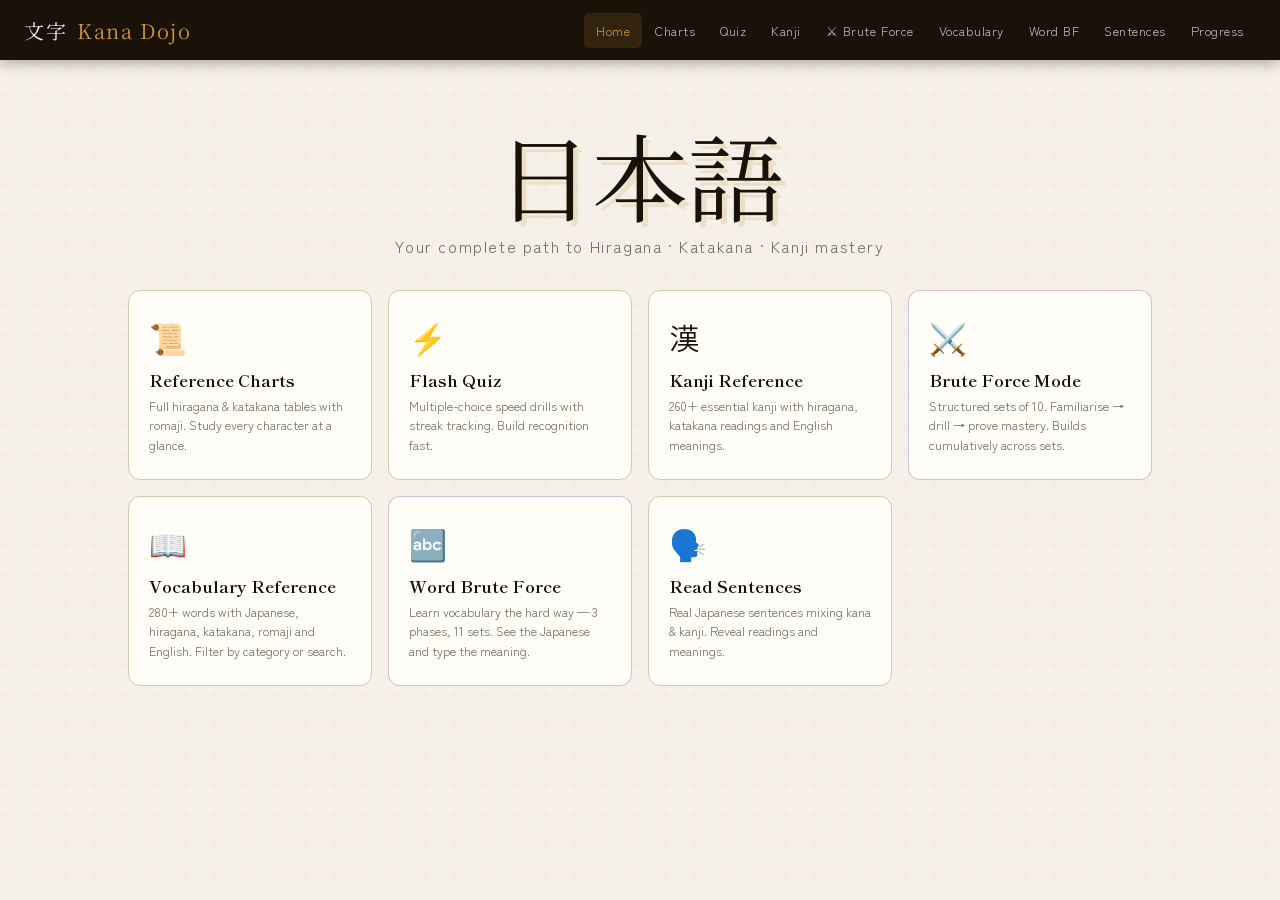
==== commit 02038b41: "Update kanji and vocabulary counts in descriptions" ====
--- a/kana_dojo_mobile (1).html
+++ b/kana_dojo_mobile (1).html
@@ -718,7 +718,7 @@
       <div class="mode-card" onclick="go('kanji')">
         <div class="mode-icon">漢</div>
         <div class="mode-title">Kanji Reference</div>
-        <div class="mode-desc">200 essential kanji with hiragana, katakana readings and English meanings.</div>
+        <div class="mode-desc">260+ essential kanji with hiragana, katakana readings and English meanings.</div>
       </div>
       <div class="mode-card bf" onclick="go('bruteforce')">
         <div class="mode-icon">⚔️</div>
@@ -728,7 +728,7 @@
       <div class="mode-card" onclick="go('vocabulary')">
         <div class="mode-icon">📖</div>
         <div class="mode-title">Vocabulary Reference</div>
-        <div class="mode-desc">210 words with Japanese, hiragana, katakana, romaji and English. Filter by category or search.</div>
+        <div class="mode-desc">280+ words with Japanese, hiragana, katakana, romaji and English. Filter by category or search.</div>
       </div>
       <div class="mode-card bf" onclick="go('wordbf')">
         <div class="mode-icon">🔤</div>
@@ -793,7 +793,7 @@
 
 <!-- ═══════ KANJI REFERENCE ═══════ -->
 <div class="section" id="kanji">
-  <div class="sec-title">Essential Kanji (200)</div>
+  <div class="sec-title">Essential Kanji</div>
   <div class="sec-sub">Hiragana reading (red) · Katakana reading (blue) · English meaning · Radical hint (gold)</div>
   <div class="toggle-row" id="kf"></div>
   <div class="kanji-grid" id="kg"></div>
@@ -1212,6 +1212,66 @@
   {k:'奪',h:'うば(う)',t:'ダツ',e:'snatch / steal / rob',c:'Darkness',rad:'隹 (bird) + 寸 + 大'},
   {k:'逃',h:'に(げる)',t:'トウ',e:'escape / flee',c:'Darkness',rad:'辶 (walk) + 兆'},
   {k:'滅',h:'ほろ(びる)',t:'メツ',e:'destroy / perish / annihilate',c:'Darkness',rad:'氵(water) + 烕'},
+
+  // ── Elements & Forces ──
+  {k:'光',h:'ひかり',t:'コウ',e:'light / ray',c:'Elements',rad:'火 (fire) + 儿 (legs)'},
+  {k:'炎',h:'ほのお',t:'エン',e:'flame / blaze',c:'Elements',rad:'火×2 (two fires)'},
+  {k:'氷',h:'こおり',t:'ヒョウ',e:'ice',c:'Elements',rad:'水 (water) + 冫 (ice)'},
+  {k:'雷',h:'かみなり',t:'ライ',e:'thunder / lightning',c:'Elements',rad:'雨 (rain) + 田 (field)'},
+  {k:'影',h:'かげ',t:'エイ',e:'shadow / silhouette',c:'Elements',rad:'景 (scenery) + 彡 (stripes)'},
+  {k:'嵐',h:'あらし',t:'ラン',e:'storm / tempest',c:'Elements',rad:'山 (mountain) + 風 (wind)'},
+  {k:'霧',h:'きり',t:'ム',e:'mist / fog',c:'Elements',rad:'雨 (rain) + 務 (duty)'},
+  {k:'煙',h:'けむり',t:'エン',e:'smoke',c:'Elements',rad:'火 (fire) + 垔'},
+  {k:'砂',h:'すな',t:'サ',e:'sand',c:'Elements',rad:'石 (stone) + 少 (few)'},
+  {k:'岩',h:'いわ',t:'ガン',e:'rock / boulder',c:'Elements',rad:'山 (mountain) + 石 (stone)'},
+
+  // ── Sacred & Forbidden ──
+  {k:'聖',h:'きよ・ひじり',t:'セイ',e:'holy / sacred / saint',c:'Sacred',rad:'耳 (ear) + 呈 (present)'},
+  {k:'邪',h:'よこしま',t:'ジャ',e:'evil / wicked / heretical',c:'Sacred',rad:'牙 (fang) + 阝 (mound)'},
+  {k:'禁',h:'きん',t:'キン',e:'forbidden / prohibited',c:'Sacred',rad:'林 (grove) + 示 (spirit)'},
+  {k:'禍',h:'わざわい',t:'カ',e:'calamity / curse / disaster',c:'Sacred',rad:'示 (spirit) + 咼'},
+  {k:'竜',h:'りゅう・たつ',t:'リュウ',e:'dragon',c:'Sacred',rad:'立 (stand) + 月 (moon)'},
+  {k:'獣',h:'けもの',t:'ジュウ',e:'beast / creature',c:'Sacred',rad:'単 + 犬 (dog)'},
+  {k:'翼',h:'つばさ',t:'ヨク',e:'wing',c:'Sacred',rad:'羽 (feather) + 異 (different)'},
+  {k:'縛',h:'しば(る)',t:'バク',e:'bind / restrain / shackle',c:'Sacred',rad:'糸 (thread) + 尃'},
+  {k:'契',h:'ちぎ(る)',t:'ケイ',e:'pact / vow / contract',c:'Sacred',rad:'丰 (abundant) + 大 + 刀'},
+  {k:'覚',h:'おぼ(える)・さ(める)',t:'カク',e:'awaken / recall / sense',c:'Sacred',rad:'爻 + 冖 + 見 (see)'},
+
+  // ── Movement & Change ──
+  {k:'走',h:'はし(る)',t:'ソウ',e:'run',c:'Movement',rad:'走 (running feet)'},
+  {k:'飛',h:'と(ぶ)',t:'ヒ',e:'fly / jump / leap',c:'Movement',rad:'飛 (flying bird spread)'},
+  {k:'動',h:'うご(く)',t:'ドウ',e:'move / motion',c:'Movement',rad:'重 (heavy) + 力 (power)'},
+  {k:'止',h:'と(まる)',t:'シ',e:'stop / halt',c:'Movement',rad:'止 (footprint/stop)'},
+  {k:'始',h:'はじ(まる)',t:'シ',e:'begin / start',c:'Movement',rad:'女 (woman) + 台 (platform)'},
+  {k:'終',h:'お(わる)',t:'シュウ',e:'end / finish',c:'Movement',rad:'糸 (thread) + 冬 (winter)'},
+  {k:'変',h:'か(わる)',t:'ヘン',e:'change / transform / strange',c:'Movement',rad:'亦 + 攵 (strike)'},
+  {k:'転',h:'ころ(がる)',t:'テン',e:'turn / roll / reincarnate',c:'Movement',rad:'車 (wheel) + 専 (exclusive)'},
+  {k:'解',h:'と(く)',t:'カイ',e:'release / solve / understand',c:'Movement',rad:'角 (horn) + 刀 + 牛 (cow)'},
+  {k:'刻',h:'きざ(む)',t:'コク',e:'engrave / carve / moment',c:'Movement',rad:'亥 (boar) + 刀 (blade)'},
+
+  // ── Mind & Will ──
+  {k:'誠',h:'まこと',t:'セイ',e:'sincerity / honesty / truth',c:'Mind',rad:'言 (words) + 成 (become)'},
+  {k:'信',h:'しん',t:'シン',e:'trust / faith / believe',c:'Mind',rad:'人 (person) + 言 (words)'},
+  {k:'義',h:'ぎ',t:'ギ',e:'righteousness / duty / justice',c:'Mind',rad:'羊 (sheep) + 我 (I/self)'},
+  {k:'恥',h:'は(じる)',t:'チ',e:'shame / disgrace',c:'Mind',rad:'耳 (ear) + 心 (heart)'},
+  {k:'誇',h:'ほこ(る)',t:'コ',e:'pride / boast',c:'Mind',rad:'言 (words) + 夸'},
+  {k:'憎',h:'にく(む)',t:'ゾウ',e:'hate / detest / loathe',c:'Mind',rad:'忄(heart) + 曾'},
+  {k:'孤',h:'こ',t:'コ',e:'isolation / alone / orphan',c:'Mind',rad:'子 (child) + 瓜 (gourd)'},
+  {k:'迷',h:'まよ(う)',t:'メイ',e:'lost / confused / wander',c:'Mind',rad:'辶 (walk) + 米 (rice)'},
+  {k:'狂',h:'くる(う)',t:'キョウ',e:'crazy / mad / wild',c:'Mind',rad:'犬 (dog) + 王 (king)'},
+  {k:'忘',h:'わす(れる)',t:'ボウ',e:'forget',c:'Mind',rad:'亡 (perish) + 心 (heart)'},
+
+  // ── Power & Rule ──
+  {k:'覇',h:'は',t:'ハ',e:'supremacy / domination / champion',c:'Power',rad:'西 (west) + 革 (leather) + 月'},
+  {k:'権',h:'けん',t:'ケン',e:'right / authority / power',c:'Power',rad:'木 (tree) + 雚'},
+  {k:'将',h:'しょう',t:'ショウ',e:'general / commander / leader',c:'Power',rad:'爿 + 寸 (measure) + 肉'},
+  {k:'士',h:'し',t:'シ',e:'warrior / samurai / gentleman',c:'Power',rad:'士 (scholar-warrior)'},
+  {k:'兵',h:'つわもの・へい',t:'ヘイ',e:'soldier / weapon / warfare',c:'Power',rad:'斤 (axe) + 八 (eight)'},
+  {k:'軍',h:'ぐん',t:'グン',e:'army / military forces',c:'Power',rad:'冖 (cover) + 車 (vehicle)'},
+  {k:'陣',h:'じん',t:'ジン',e:'battle formation / camp',c:'Power',rad:'阝 (mound) + 車 (vehicle)'},
+  {k:'旗',h:'はた',t:'キ',e:'flag / banner / standard',c:'Power',rad:'方 (direction) + 其 + 斤'},
+  {k:'制',h:'せい',t:'セイ',e:'control / system / rule',c:'Power',rad:'刀 (blade) + 未 (not yet)'},
+  {k:'征',h:'せい',t:'セイ',e:'conquer / subjugate / march',c:'Power',rad:'彳 (step) + 正 (correct)'},
 ];
 
 // ═══════════════════════════════════════
@@ -1258,7 +1318,18 @@
   { name:'🌑 Darkness & Conflict', theme:'Death, demons, blood, betrayal',
     kanji: KANJI.filter(x=>x.c==='Darkness') },
   { name:'🎮 Full Game Run', theme:'Mixed drill across all game/VN kanji',
-    kanji: shuffle(KANJI.filter(x=>['Combat','Magic','Emotion','Story','World','Game Systems','Darkness'].includes(x.c))).slice(0,20) },
+    kanji: shuffle(KANJI.filter(x=>['Combat','Magic','Emotion','Story','World','Game Systems','Darkness','Elements','Sacred','Movement','Mind','Power'].includes(x.c))).slice(0,20) },
+  // ── New thematic sets ──
+  { name:'⚡ Elements & Forces', theme:'Light, fire, ice, thunder, shadow and storm',
+    kanji: KANJI.filter(x=>x.c==='Elements') },
+  { name:'🐉 Sacred & Forbidden', theme:'Holy, evil, dragons, beasts, pacts and binding',
+    kanji: KANJI.filter(x=>x.c==='Sacred') },
+  { name:'🌀 Movement & Change', theme:'Run, fly, start, end, transform, reincarnate',
+    kanji: KANJI.filter(x=>x.c==='Movement') },
+  { name:'🧠 Mind & Will', theme:'Sincerity, faith, pride, hate, shame and madness',
+    kanji: KANJI.filter(x=>x.c==='Mind') },
+  { name:'👑 Power & Rule', theme:'Generals, armies, flags, conquest and authority',
+    kanji: KANJI.filter(x=>x.c==='Power') },
 ];
 
 const SENTENCES = [
@@ -1278,6 +1349,21 @@
   {jp:'スーパーで 牛乳（ぎゅうにゅう）を 買（か）いました。',r:'Suupaa de gyuunyuu wo kaimashita.',e:'I bought milk at the supermarket.',v:'スーパー (supermarket — katakana) · 牛乳 (milk) · 買いました (bought)'},
   {jp:'電車（でんしゃ）で 駅（えき）まで 行（い）きます。',r:'Densha de eki made ikimasu.',e:'I go to the station by train.',v:'電車 (train) · 駅 (station) · 行きます (go)'},
   {jp:'この 道（みち）は 長（なが）いです。',r:'Kono michi wa nagai desu.',e:'This road is long.',v:'道 (road) · 長い (long)'},
+  {jp:'時間（じかん）が ありませんから、 急（いそ）ぎます。',r:'Jikan ga arimasen kara, isogimasu.',e:'Because I don\'t have time, I will hurry.',v:'時間 (time) · ありません (do not have) · から (because) · 急ぎます (hurry)'},
+  {jp:'昨日（きのう）は どこも 行（い）きませんでした。',r:'Kinou wa dokomo ikimasendeshita.',e:'I didn\'t go anywhere yesterday.',v:'昨日 (yesterday) · どこも (nowhere/anywhere with negative) · 行きませんでした (did not go)'},
+  {jp:'窓（まど）を 開（あ）けても いいですか。',r:'Mado wo akete mo ii desu ka.',e:'May I open the window?',v:'窓 (window) · 開けてもいい (may I open — permission form)'},
+  {jp:'デパートで 新（あたら）しい 靴（くつ）を 探（さが）しています。',r:'Depaato de atarashii kutsu wo sagashite imasu.',e:'I am looking for new shoes at the department store.',v:'デパート (department store) · 靴 (shoes) · 探しています (looking for)'},
+  {jp:'日本語（にほんご）で 話（はな）してください。',r:'Nihongo de hanashite kudasai.',e:'Please speak in Japanese.',v:'日本語 (Japanese language) · 話してください (please speak)'},
+  {jp:'部屋（へや）の 鍵（かぎ）を 忘（わす）れました！',r:'Heya no kagi wo wasuremashita!',e:'I forgot my room key!',v:'部屋 (room) · 鍵 (key) · 忘れました (forgot)'},
+  {jp:'傘（かさ）を 持（も）っていますか。',r:'Kasa wo motte imasu ka.',e:'Do you have an umbrella?',v:'傘 (umbrella) · 持っています (to hold/possess)'},
+  {jp:'日曜日（にちようび）は 公園（こうえん）を 散歩（さんぽ）します。',r:'Nichiyoubi wa kouen wo sanpo shimasu.',e:'On Sundays, I take a walk in the park.',v:'日曜日 (Sunday) · 公園 (park) · 散歩します (take a walk)'},
+  {jp:'冷（つめ）たい お水（みず）を 一杯（いっぱい） お願（ねが）いします。',r:'Tsumetai omizu wo ippai onegai shimasu.',e:'A glass of cold water, please.',v:'冷たい (cold to touch) · 一杯 (one glass/cup) · お願いします (please)'},
+  {jp:'この 料理（りょうり）は 少（すこ）し 辛（から）いです。',r:'Kono ryouri wa sukoshi karai desu.',e:'This dish is a little spicy.',v:'料理 (dish/cooking) · 少し (a little) · 辛い (spicy)'},
+  {jp:'会社（かいしゃ）の 後（あと）で 病院（びょういん）へ 行（い）きます。',r:'Kaisha no ato de byouin he ikimasu.',e:'I am going to the hospital after work.',v:'会社 (company/work) · 後で (after) · 病院 (hospital)'},
+  {jp:'財布（さいふ）の中に お金（かね）が いくら ありますか。',r:'Saifu no naka ni okane ga ikura arimasu ka.',e:'How much money is in the wallet?',v:'財布 (wallet) · 中 (inside) · お金 (money) · いくら (how much)'},
+  {jp:'昨日（きのう） 撮（と）った 写真（しゃしん）を 見（み）せてください。',r:'Kinou totta shashin wo misete kudasai.',e:'Please show me the photo you took yesterday.',v:'撮った (took a photo) · 写真 (photo) · 見せてください (please show)'},
+  {jp:'ホテルは 賑（にぎ）やかな 通（とお）りに あります。',r:'Hoteru wa nigiyaka na toori ni arimasu.',e:'The hotel is located on a lively street.',v:'ホテル (hotel) · 賑やか (lively/bustling) · 通り (street)'},
+  {jp:'時計（とけい）を 直（なお）す ことが できますか。',r:'Tokei wo naosu koto ga dekimasu ka.',e:'Can you fix the clock?',v:'時計 (clock/watch) · 直す (to fix) · ことができます (can do)'},
 ];
 
 // ═══════════════════════════════════════
@@ -2264,8 +2350,92 @@
   {jp:'おうこく',h:'おうこく',t:'オウコク',r:'oukoku',e:'kingdom',c:'World'},
   {jp:'へいや',h:'へいや',t:'ヘイヤ',r:'heiya',e:'plain / open field',c:'World'},
   {jp:'みなと',h:'みなと',t:'ミナト',r:'minato',e:'harbour / port',c:'World'},
+
+  // ── School & Study (10) ──
+  {jp:'べんきょう',h:'べんきょう',t:'ベンキョウ',r:'benkyou',e:'study',c:'School'},
+  {jp:'じゅぎょう',h:'じゅぎょう',t:'ジュギョウ',r:'jugyou',e:'class / lesson',c:'School'},
+  {jp:'しゅくだい',h:'しゅくだい',t:'シュクダイ',r:'shukudai',e:'homework',c:'School'},
+  {jp:'しけん',h:'しけん',t:'シケン',r:'shiken',e:'exam / test',c:'School'},
+  {jp:'きょうしつ',h:'きょうしつ',t:'キョウシツ',r:'kyoushitsu',e:'classroom',c:'School'},
+  {jp:'せいふく',h:'せいふく',t:'セイフク',r:'seifuku',e:'school uniform',c:'School'},
+  {jp:'ぶかつ',h:'ぶかつ',t:'ブカツ',r:'bukatsu',e:'club activities',c:'School'},
+  {jp:'にほんご',h:'にほんご',t:'ニホンゴ',r:'nihongo',e:'Japanese language',c:'School'},
+  {jp:'おんがく',h:'おんがく',t:'オンガク',r:'ongaku',e:'music',c:'School'},
+  {jp:'としょかん',h:'としょかん',t:'トショカン',r:'toshokan',e:'library',c:'School'},
+
+  // ── Family (10) ──
+  {jp:'おとうさん',h:'おとうさん',t:'オトウサン',r:'otousan',e:'father (polite)',c:'Family'},
+  {jp:'おかあさん',h:'おかあさん',t:'オカアサン',r:'okaasan',e:'mother (polite)',c:'Family'},
+  {jp:'おにいさん',h:'おにいさん',t:'オニイサン',r:'oniisan',e:'older brother (polite)',c:'Family'},
+  {jp:'おねえさん',h:'おねえさん',t:'オネエサン',r:'oneesan',e:'older sister (polite)',c:'Family'},
+  {jp:'おとうと',h:'おとうと',t:'オトウト',r:'otouto',e:'younger brother',c:'Family'},
+  {jp:'いもうと',h:'いもうと',t:'イモウト',r:'imouto',e:'younger sister',c:'Family'},
+  {jp:'おじいさん',h:'おじいさん',t:'オジイサン',r:'ojiisan',e:'grandfather / old man',c:'Family'},
+  {jp:'おばあさん',h:'おばあさん',t:'オバアサン',r:'obaasan',e:'grandmother / old woman',c:'Family'},
+  {jp:'かぞく',h:'かぞく',t:'カゾク',r:'kazoku',e:'family',c:'Family'},
+  {jp:'きょうだい',h:'きょうだい',t:'キョウダイ',r:'kyoudai',e:'siblings / brothers and sisters',c:'Family'},
+
+  // ── Colours (10) ──
+  {jp:'あか',h:'あか',t:'アカ',r:'aka',e:'red',c:'Colours'},
+  {jp:'あお',h:'あお',t:'アオ',r:'ao',e:'blue / green',c:'Colours'},
+  {jp:'きいろ',h:'きいろ',t:'キイロ',r:'kiiro',e:'yellow',c:'Colours'},
+  {jp:'みどり',h:'みどり',t:'ミドリ',r:'midori',e:'green',c:'Colours'},
+  {jp:'しろい',h:'しろい',t:'シロイ',r:'shiroi',e:'white',c:'Colours'},
+  {jp:'くろ',h:'くろ',t:'クロ',r:'kuro',e:'black',c:'Colours'},
+  {jp:'ちゃいろ',h:'ちゃいろ',t:'チャイロ',r:'chairo',e:'brown',c:'Colours'},
+  {jp:'むらさき',h:'むらさき',t:'ムラサキ',r:'murasaki',e:'purple',c:'Colours'},
+  {jp:'オレンジ',h:'おれんじ',t:'オレンジ',r:'orenji',e:'orange',c:'Colours'},
+  {jp:'ピンク',h:'ぴんく',t:'ピンク',r:'pinku',e:'pink',c:'Colours'},
+
+  // ── Verbs V — Everyday (10) ──
+  {jp:'あそぶ',h:'あそぶ',t:'アソブ',r:'asobu',e:'to play / to have fun',c:'Verbs V'},
+  {jp:'はたらく',h:'はたらく',t:'ハタラク',r:'hataraku',e:'to work',c:'Verbs V'},
+  {jp:'やすむ',h:'やすむ',t:'ヤスム',r:'yasumu',e:'to rest / to take a break',c:'Verbs V'},
+  {jp:'よぶ',h:'よぶ',t:'ヨブ',r:'yobu',e:'to call / to invite / to summon',c:'Verbs V'},
+  {jp:'なる',h:'なる',t:'ナル',r:'naru',e:'to become',c:'Verbs V'},
+  {jp:'いる',h:'いる',t:'イル',r:'iru',e:'to exist (animate)',c:'Verbs V'},
+  {jp:'ある',h:'ある',t:'アル',r:'aru',e:'to exist (inanimate)',c:'Verbs V'},
+  {jp:'うごく',h:'うごく',t:'ウゴク',r:'ugoku',e:'to move',c:'Verbs V'},
+  {jp:'とまる',h:'とまる',t:'トマル',r:'tomaru',e:'to stop / to stay',c:'Verbs V'},
+  {jp:'かわる',h:'かわる',t:'カワル',r:'kawaru',e:'to change / to transform',c:'Verbs V'},
+
+  // ── Game & VN IV — Isekai & Fantasy (10) ──
+  {jp:'てんせい',h:'てんせい',t:'テンセイ',r:'tensei',e:'reincarnation / transmigration',c:'Game & VN IV'},
+  {jp:'いせかい',h:'いせかい',t:'イセカイ',r:'isekai',e:'another world / different world',c:'Game & VN IV'},
+  {jp:'まりょく',h:'まりょく',t:'マリョク',r:'maryoku',e:'magic power / MP',c:'Game & VN IV'},
+  {jp:'ぼうけん',h:'ぼうけん',t:'ボウケン',r:'bouken',e:'adventure',c:'Game & VN IV'},
+  {jp:'でんせつ',h:'でんせつ',t:'デンセツ',r:'densetsu',e:'legend / legendary',c:'Game & VN IV'},
+  {jp:'ひっさつ',h:'ひっさつ',t:'ヒッサツ',r:'hissatsu',e:'sure kill / finishing move',c:'Game & VN IV'},
+  {jp:'むてき',h:'むてき',t:'ムテキ',r:'muteki',e:'invincible / unbeatable',c:'Game & VN IV'},
+  {jp:'さいきょう',h:'さいきょう',t:'サイキョウ',r:'saikyou',e:'the strongest',c:'Game & VN IV'},
+  {jp:'さいしゅう',h:'さいしゅう',t:'サイシュウ',r:'saishuu',e:'final / last',c:'Game & VN IV'},
+  {jp:'えいゆう',h:'えいゆう',t:'エイユウ',r:'eiyuu',e:'hero / great warrior',c:'Game & VN IV'},
+
+  // ── VN Adjectives (10) ──
+  {jp:'つらい',h:'つらい',t:'ツライ',r:'tsurai',e:'painful / hard / tough',c:'VN Adjectives'},
+  {jp:'はずかしい',h:'はずかしい',t:'ハズカシイ',r:'hazukashii',e:'embarrassing / shy',c:'VN Adjectives'},
+  {jp:'なつかしい',h:'なつかしい',t:'ナツカシイ',r:'natsukashii',e:'nostalgic / fondly missed',c:'VN Adjectives'},
+  {jp:'さみしい',h:'さみしい',t:'サミシイ',r:'samishii',e:'lonely',c:'VN Adjectives'},
+  {jp:'うらやましい',h:'うらやましい',t:'ウラヤマシイ',r:'urayamashii',e:'envious / jealous',c:'VN Adjectives'},
+  {jp:'たいせつ',h:'たいせつ',t:'タイセツ',r:'taisetsu',e:'important / precious / dear',c:'VN Adjectives'},
+  {jp:'ふしぎ',h:'ふしぎ',t:'フシギ',r:'fushigi',e:'mysterious / strange / wonder',c:'VN Adjectives'},
+  {jp:'せつない',h:'せつない',t:'セツナイ',r:'setsunai',e:'heartbreaking / bittersweet',c:'VN Adjectives'},
+  {jp:'もったいない',h:'もったいない',t:'モッタイナイ',r:'mottainai',e:'wasteful / what a waste',c:'VN Adjectives'},
+  {jp:'しかたない',h:'しかたない',t:'シカタナイ',r:'shikatanai',e:'cant be helped / no choice',c:'VN Adjectives'},
+
+  // ── RPG Systems (10) ──
+  {jp:'パーティ',h:'ぱーてぃ',t:'パーティ',r:'paati',e:'party / group',c:'RPG Systems'},
+  {jp:'ギルド',h:'ぎるど',t:'ギルド',r:'girudo',e:'guild',c:'RPG Systems'},
+  {jp:'みかた',h:'みかた',t:'ミカタ',r:'mikata',e:'ally / ones side',c:'RPG Systems'},
+  {jp:'せんし',h:'せんし',t:'センシ',r:'senshi',e:'warrior / fighter',c:'RPG Systems'},
+  {jp:'まほうし',h:'まほうし',t:'マホウシ',r:'mahoushi',e:'mage / wizard',c:'RPG Systems'},
+  {jp:'とうぞく',h:'とうぞく',t:'トウゾク',r:'touzoku',e:'thief / rogue',c:'RPG Systems'},
+  {jp:'どうぐ',h:'どうぐ',t:'ドウグ',r:'dougu',e:'tool / equipment / item',c:'RPG Systems'},
+  {jp:'ほうび',h:'ほうび',t:'ホウビ',r:'houbi',e:'reward / prize',c:'RPG Systems'},
+  {jp:'スキル',h:'すきる',t:'スキル',r:'sukiru',e:'skill (game ability)',c:'RPG Systems'},
+  {jp:'ステータス',h:'すてーたす',t:'ステータス',r:'suteetasu',e:'status / stats',c:'RPG Systems'},
 ];
-
+  
 const WBF_SETS = [
   { name:'Greetings & Basics',    theme:'Essential first phrases and manners',       words: VOCAB.filter(v=>v.c==='Greetings') },
   { name:'Pronouns & People',     theme:'Who is who — people words',                 words: VOCAB.filter(v=>v.c==='Pronouns') },
@@ -2288,6 +2458,13 @@
   { name:'Game & VN II — Story',  theme:'Fate, bonds, hope, love and despair',      words: VOCAB.filter(v=>v.c==='Game & VN II') },
   { name:'Game & VN III — World', theme:'Kingdoms, dungeons, quests and bosses',    words: VOCAB.filter(v=>v.c==='Game & VN III') },
   { name:'World & Settings',      theme:'Towns, castles, islands and harbours',     words: VOCAB.filter(v=>v.c==='World') },
+  { name:'School & Study',       theme:'Classroom, exams, clubs and language',        words: VOCAB.filter(v=>v.c==='School') },
+  { name:'Family',                theme:'Parents, siblings and relatives',              words: VOCAB.filter(v=>v.c==='Family') },
+  { name:'Colours',               theme:'The full colour palette in Japanese',         words: VOCAB.filter(v=>v.c==='Colours') },
+  { name:'Verbs V — Everyday',    theme:'Play, work, rest, exist, move and change',    words: VOCAB.filter(v=>v.c==='Verbs V') },
+  { name:'Game & VN IV — Isekai', theme:'Reincarnation, magic power, legends, heroes', words: VOCAB.filter(v=>v.c==='Game & VN IV') },
+  { name:'VN Adjectives',         theme:'The emotional vocabulary of visual novels',   words: VOCAB.filter(v=>v.c==='VN Adjectives') },
+  { name:'RPG Systems',           theme:'Party, guild, class, skills and rewards',     words: VOCAB.filter(v=>v.c==='RPG Systems') },
 ];
 
 // ═══════════════════════════════════════
